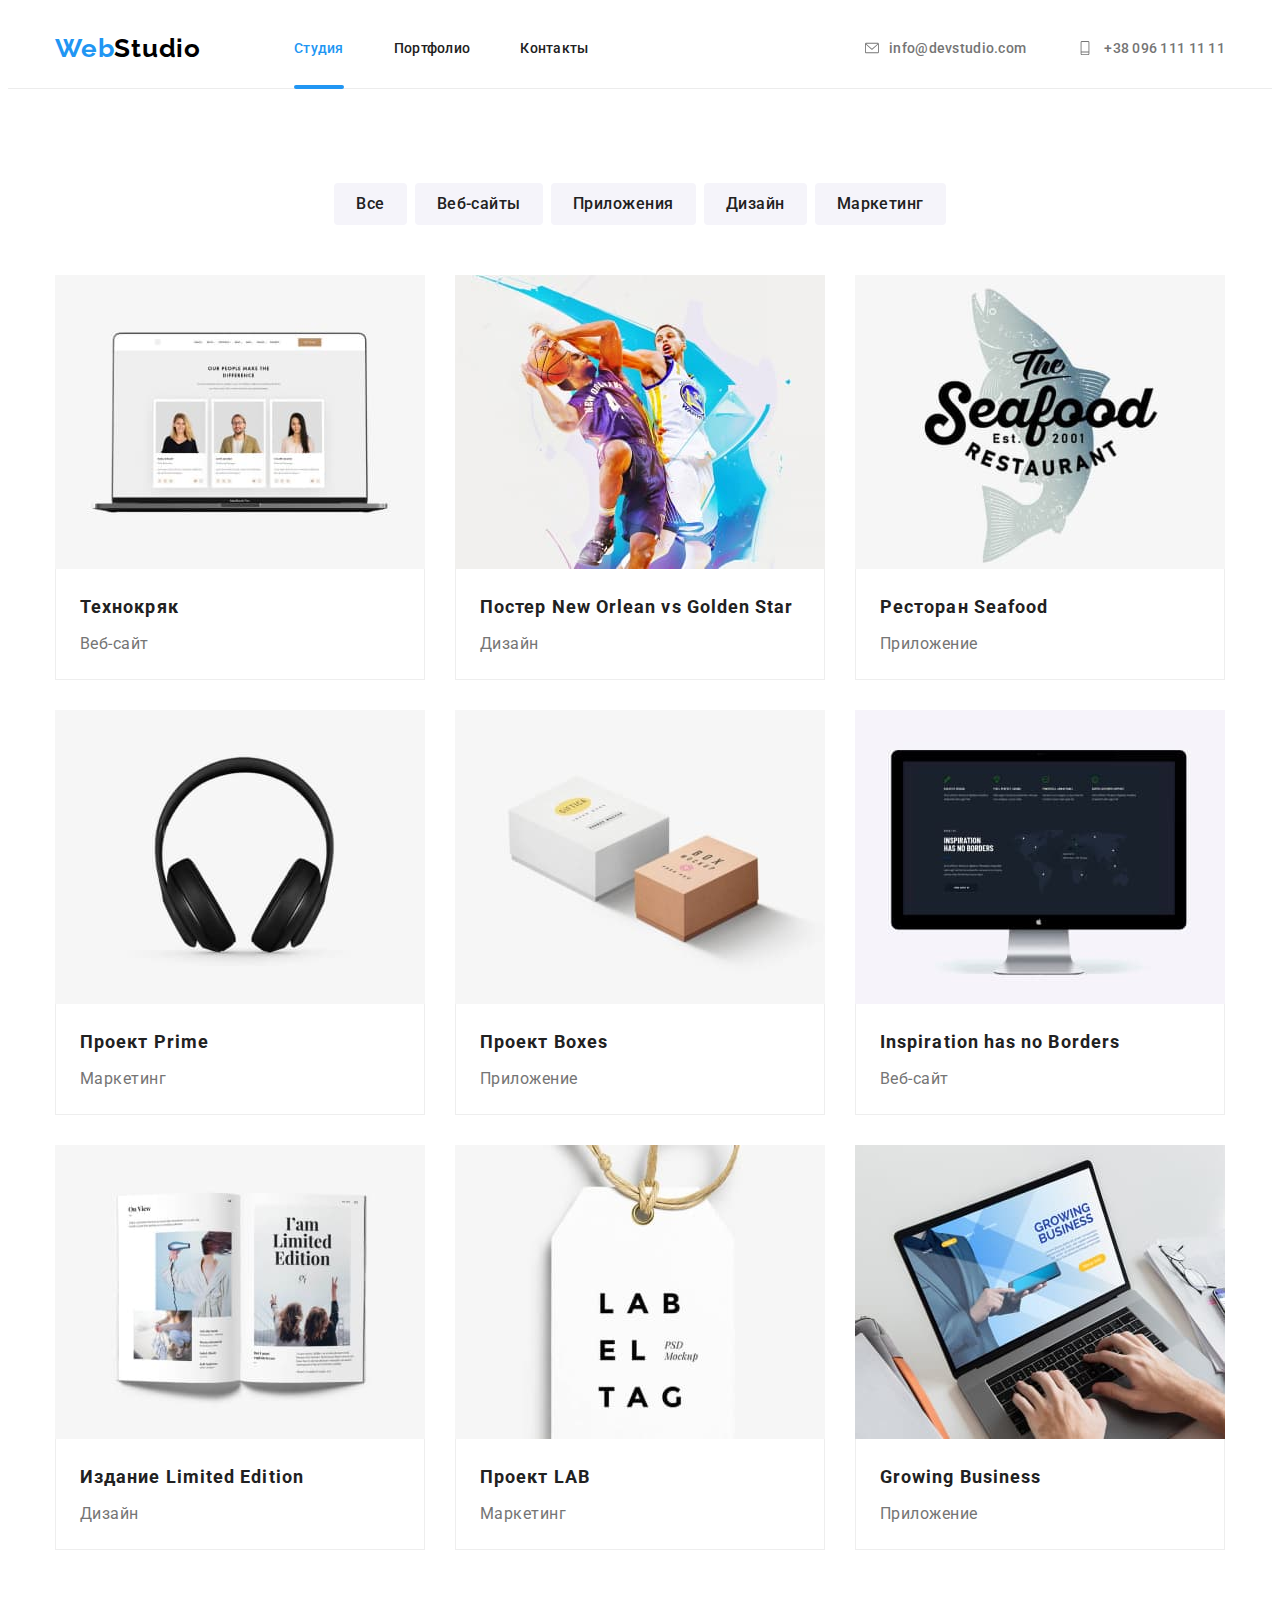
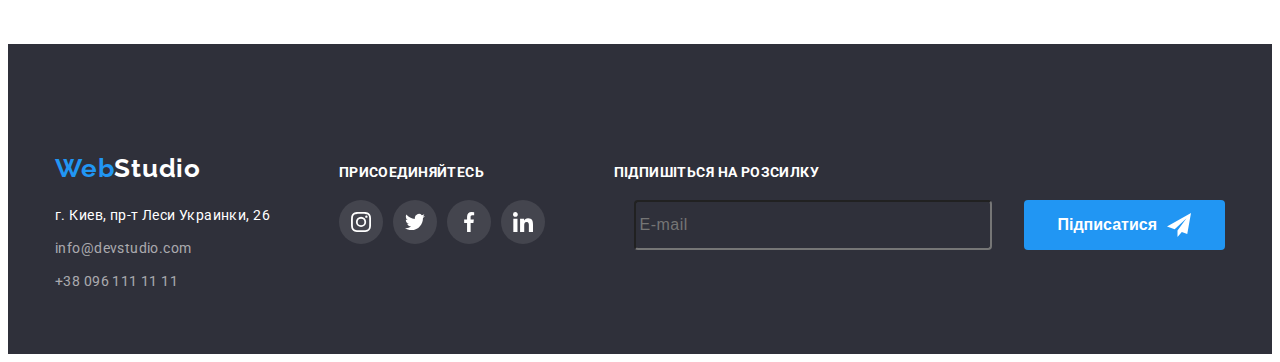
==== portfolio.html @ 00137217 "basketball" ====
<!DOCTYPE html>
<html lang="en">
  <head>
    <meta charset="UTF-8" />
    <meta http-equiv="X-UA-Compatible" content="IE=edge" />
    <meta name="viewport" content="width=device-width, initial-scale=1.0" />
    <title>Портфолио</title>
    <link rel="preconnect" href="https://fonts.googleapis.com" />
    <link rel="preconnect" href="https://fonts.gstatic.com" crossorigin />
    <link
      href="https://fonts.googleapis.com/css2?family=Raleway:wght@700&family=Roboto:wght@400;500;700;900&display=swap"
      rel="stylesheet"
    />
    <link rel="stylesheet" href="./css/modern-normalize.css" />
    <link rel="stylesheet" href="./css/main.min.css" />
  </head>
  <body>
    <header class="header">
      <div class="container navigation__container">
        <nav class="navigation header-logo">
          <a href="./index.html" class="logo link"
            ><span class="blue-logo">Web</span>Studio</a
          >
          <ul class="header-link list">
            <li class="header-item">
              <a
                href="./index.html"
                class="site-nav site-nav-link link current-axent-color current"
                >Студия</a
              >
            </li>
            <li class="header-item">
              <a href="./portfolio.html" class="site-nav site-nav-link link"
                >Портфолио</a
              >
            </li>
            <li class="header-item">
              <a href="" class="site-nav site-nav-link link">Контакты</a>
            </li>
          </ul>
        </nav>
        <ul class="header-link list connect">
          <li class="connect__mail link">
            <a href="mailto:info@devstudio.com" class="site-mailtel-link link">
              <svg class="contact-icon contact-icon-mail">
                <use href="./images/icons.svg#icon-envelope"></use>
              </svg>
              info@devstudio.com</a
            >
          </li>
          <li class="connect__tel link">
            <a href="tel:+380961111111" class="site-mailtel-link link">
              <svg class="contact-icon contact-icon-tel">
                <use href="./images/icons.svg#icon-smartphone"></use>
              </svg>
              +38 096 111 11 11</a
            >
          </li>
        </ul>
        <button class="menu-open" type="button">
          <svg class="" width="40" height="40">
            <use href="./images/icons.svg#icon-menu_40px"></use>
          </svg>
        </button>
      </div>
      <div class="mob-menu is-hidden">
        <div class="container">
          <button class="menu-close" type="button">
            <svg class="" width="40" height="40">
              <use href="./images/icons.svg#icon-close_40px"></use>
            </svg>
          </button>
          <div class="mob-menu__wrap">
            <nav class="mob-menu__navigation">
              <ul class="mob-menu__link list">
                <li class="mob-menu__item">
                  <a
                    href="./index.html"
                    class="mob-menu-link link current-axent-color"
                    >Студия</a
                  >
                </li>
                <li class="mob-menu__item">
                  <a href="./portfolio.html" class="mob-menu-link link"
                    >Портфолио</a
                  >
                </li>
                <li class="mob-menu__item">
                  <a href="" class="mob-menu-link link">Контакты</a>
                </li>
              </ul>
            </nav>
          </div>
          <div class="mob-menu__con">
            <div class="mobail-connect">
              <ul class="mob-connect list">
                <li class="mob-connect__tel link">
                  <a href="tel:+380961111111" class="mob-connect-link link">
                    +38 096 111 11 11</a
                  >
                </li>
                <li class="mob-connect__mail link">
                  <a
                    href="mailto:info@devstudio.com"
                    class="mob-connect-link link"
                  >
                    info@devstudio.com</a
                  >
                </li>
              </ul>
            </div>
            <div class="soc">
              <ul class="mob-soc list">
                <li class="mob-soc__link link">Instagram</li>
                <li class="mob-soc__link link">Twitter</li>
                <li class="mob-soc__link link">Facebook</li>
                <li class="mob-soc__link link">LinkedIn</li>
              </ul>
            </div>
          </div>
        </div>
      </div>
    </header>
    <main>
      <section class="hero-portfolio">
        <div class="container-portfolio container">
          <h1 class="visually-hidden">Портфолио</h1>
          <ul class="list btn-wrap">
            <li class="link">
              <button type="button" class="btn btn-link">Все</button>
            </li>
            <li class="link">
              <button type="button" class="btn btn-link">Веб-сайты</button>
            </li>
            <li class="link">
              <button type="button" class="btn btn-link">Приложения</button>
            </li>
            <li class="link">
              <button type="button" class="btn btn-link">Дизайн</button>
            </li>
            <li class="link">
              <button type="button" class="btn btn-link">Маркетинг</button>
            </li>
          </ul>
          <ul class="list portfolio-wrap">
            <li class="link portfolio__link">
              <a href="" class="link img-portfolio">
                <div class="img-portfolio-wrap">
                  <picture>
                    <source
                      srcset="./images/techno.jpg 1x, ./images/techno-2x.jpg 2x"
                      media="(min-width: 1200px)"
                    />
                    <source
                      srcset="
                        ./images/techno-tab.jpg    1x,
                        ./images/techno-tab-2x.jpg 2x
                      "
                      media="(min-width: 768px)"
                    />
                    <source
                      srcset="
                        ./images/techno-mob.jpg    1x,
                        ./images/techno-mob-2x.jpg 2x
                      "
                      media="(max-width: 767px)"
                    />
                    <img src="./images/techno-mob.jpg" alt="techno" width:
                    ="450" height: ="294" />
                  </picture>
                  <p class="portfolio-hover-text">
                    Ресурс предлагает комплексные предложения с разным уровнем
                    функционала и сервисов. Все это позволит посетителю получить
                    исчерпывающие сведения о компании или частном лице.
                  </p>
                </div>
                <div class="portfolio-div">
                  <h3 class="portfolio">Технокряк</h3>
                  <p class="portfolio-text">Веб-сайт</p>
                </div></a
              >
            </li>
            <li class="link portfolio__link">
              <a href="" class="link img-portfolio">
                <div class="img-portfolio-wrap">
                  <picture>
                    <source
                      srcset="
                        ./images/basketball.jpg    1x,
                        ./images/basketball-2x.jpg 2x
                      "
                      media="(min-width: 1200px)"
                    />
                    <source
                      srcset="
                        ./images/basketball-tab.jpg    1x,
                        ./images/basketball-tab-2x.jpg 2x
                      "
                      media="(min-width: 768px)"
                    />
                    <source
                      srcset="
                        ./images/basketball-mob.jpg    1x,
                        ./images/basketball-mob-2x.jpg 2x
                      "
                      media="(max-width: 767px)"
                    />
                    <img src="./images/techno-mob.jpg" alt="basketball" width:
                    ="450" height: ="294" />
                  </picture>
                  <p class="portfolio-hover-text">
                    Ресурс предлагает комплексные предложения с разным уровнем
                    функционала и сервисов. Все это позволит посетителю получить
                    исчерпывающие сведения о компании или частном лице.
                  </p>
                </div>
                <div class="portfolio-div">
                  <h3 class="portfolio">Постер New Orlean vs Golden Star</h3>
                  <p class="portfolio-text">Дизайн</p>
                </div></a
              >
            </li>
            <li class="link portfolio__link">
              <a href="" class="link img-portfolio">
                <div class="img-portfolio-wrap">
                  <img
                    src="./images/fish.jpg"
                    alt="Seafood"
                    width="370"
                    height="294"
                  />
                  <p class="portfolio-hover-text">
                    Ресурс предлагает комплексные предложения с разным уровнем
                    функционала и сервисов. Все это позволит посетителю получить
                    исчерпывающие сведения о компании или частном лице.
                  </p>
                </div>
                <div class="portfolio-div">
                  <h3 class="portfolio">Ресторан Seafood</h3>
                  <p class="portfolio-text">Приложение</p>
                </div></a
              >
            </li>
            <li class="link portfolio__link">
              <a href="" class="link img-portfolio">
                <div class="img-portfolio-wrap">
                  <img
                    src="./images/Prime.jpg"
                    alt="Prime"
                    width="370"
                    height="294"
                  />
                  <p class="portfolio-hover-text">
                    Ресурс предлагает комплексные предложения с разным уровнем
                    функционала и сервисов. Все это позволит посетителю получить
                    исчерпывающие сведения о компании или частном лице.
                  </p>
                </div>
                <div class="portfolio-div">
                  <h3 class="portfolio">Проект Prime</h3>
                  <p class="portfolio-text">Маркетинг</p>
                </div></a
              >
            </li>
            <li class="link portfolio__link">
              <a href="" class="link img-portfolio">
                <div class="img-portfolio-wrap">
                  <img
                    src="./images/boxes.jpg"
                    alt="Boxes"
                    width="370"
                    height="294"
                  />
                  <p class="portfolio-hover-text">
                    Ресурс предлагает комплексные предложения с разным уровнем
                    функционала и сервисов. Все это позволит посетителю получить
                    исчерпывающие сведения о компании или частном лице.
                  </p>
                </div>
                <div class="portfolio-div">
                  <h3 class="portfolio">Проект Boxes</h3>
                  <p class="portfolio-text">Приложение</p>
                </div></a
              >
            </li>
            <li class="link portfolio__link">
              <a href="" class="link img-portfolio">
                <div class="img-portfolio-wrap">
                  <img
                    src="./images/inspirationhasnoborders.jpg"
                    alt="inspirationhasnoborders"
                    width="370"
                    height="294"
                  />
                  <p class="portfolio-hover-text">
                    Ресурс предлагает комплексные предложения с разным уровнем
                    функционала и сервисов. Все это позволит посетителю получить
                    исчерпывающие сведения о компании или частном лице.
                  </p>
                </div>
                <div class="portfolio-div">
                  <h3 class="portfolio">Inspiration has no Borders</h3>
                  <p class="portfolio-text">Веб-сайт</p>
                </div></a
              >
            </li>
            <li class="link portfolio__link">
              <a href="" class="link img-portfolio">
                <div class="img-portfolio-wrap">
                  <img
                    src="./images/limitededition.jpg"
                    alt="limitededition"
                    width="370"
                    height="294"
                  />
                  <p class="portfolio-hover-text">
                    Ресурс предлагает комплексные предложения с разным уровнем
                    функционала и сервисов. Все это позволит посетителю получить
                    исчерпывающие сведения о компании или частном лице.
                  </p>
                </div>
                <div class="portfolio-div">
                  <h3 class="portfolio">Издание Limited Edition</h3>
                  <p class="portfolio-text">Дизайн</p>
                </div></a
              >
            </li>
            <li class="link portfolio__link">
              <a href="" class="link img-portfolio">
                <div class="img-portfolio-wrap">
                  <img
                    src="./images/lab.jpg"
                    alt="lab"
                    width="370"
                    height="294"
                  />
                  <p class="portfolio-hover-text">
                    Ресурс предлагает комплексные предложения с разным уровнем
                    функционала и сервисов. Все это позволит посетителю получить
                    исчерпывающие сведения о компании или частном лице.
                  </p>
                </div>
                <div class="portfolio-div">
                  <h3 class="portfolio">Проект LAB</h3>
                  <p class="portfolio-text">Маркетинг</p>
                </div></a
              >
            </li>
            <li class="link portfolio__link">
              <a href="" class="link img-portfolio">
                <div class="img-portfolio-wrap">
                  <img
                    src="./images/growingbusiness.jpg"
                    alt="growingbusiness"
                    width="370"
                    height="294"
                  />
                  <p class="portfolio-hover-text">
                    Ресурс предлагает комплексные предложения с разным уровнем
                    функционала и сервисов. Все это позволит посетителю получить
                    исчерпывающие сведения о компании или частном лице.
                  </p>
                </div>
                <div class="portfolio-div">
                  <h3 class="portfolio">Growing Business</h3>
                  <p class="portfolio-text">Приложение</p>
                </div></a
              >
            </li>
          </ul>
        </div>
      </section>
    </main>
    <footer class="footer">
      <div class="footer-conteiner container">
        <div class="footer-cont">
          <a href="./index.html" class="footer-logo link"
            ><span class="blue-logo">Web</span>Studio</a
          >
          <address class="addres">
            <ul class="addres-list-footer list">
              <li class="addres-footer link">
                <a
                  href="bhttps://goo.gl/maps/JYxQXRZU56P24PyBA"
                  target="_blank"
                  class="addres-link-adres link"
                  >г. Киев, пр-т Леси Украинки, 26</a
                >
              </li>
              <li class="addres-footer link">
                <a
                  href="mailto:info@devstudio.com"
                  class="addres-link-footer link"
                  >info@devstudio.com</a
                >
              </li>
              <li class="addres-footer link">
                <a href="tel:+380961111111" class="addres-link-footer link"
                  >+38 096 111 11 11</a
                >
              </li>
            </ul>
          </address>
        </div>
        <div class="footer-cont">
          <p class="footer-hed">присоединяйтесь</p>
          <ul class="footer-soc list">
            <li class="footer-soc-item">
              <a href="" class="footer-soc-link link">
                <svg class="footer-soc-icon" width="20" height="20">
                  <use href="./images/icons.svg#icon-instagram"></use>
                </svg>
              </a>
            </li>
            <li class="footer-soc-item">
              <a href="" class="footer-soc-link link">
                <svg class="footer-soc-icon" width="20" height="20">
                  <use href="./images/icons.svg#icon-twitter"></use>
                </svg>
              </a>
            </li>
            <li class="footer-soc-item">
              <a href="" class="footer-soc-link link">
                <svg class="footer-soc-icon" width="20" height="20">
                  <use href="./images/icons.svg#icon-facebook"></use>
                </svg>
              </a>
            </li>
            <li class="footer-soc-item">
              <a href="" class="footer-soc-link link">
                <svg class="footer-soc-icon" width="20" height="20">
                  <use href="./images/icons.svg#icon-linkedin"></use>
                </svg>
              </a>
            </li>
          </ul>
        </div>
        <div class="footer-cont">
          <p class="footer-label">Підпишіться на розсилку</p>
          <form action="#" class="footer-form">
            <div class="footer-field">
              <label for="user-email" class="email-label"></label>
              <input
                type="email"
                class="email-input"
                name="user-name"
                placeholder="E-mail"
                required
                title=""
                id="email-label"
              />
              <button type="submit" class="footer-btn">
                Підписатися
                <svg class="btn-svg" width="24" height="24">
                  <use href="./images/icons.svg#icon-icon-send"></use>
                </svg>
              </button>
            </div>
          </form>
        </div>
      </div>
    </footer>
    <script src="./js/menu.js"></script>
  </body>
</html>
---- css/main.min.css ----
:root{--first-title-color: #212121;--second-title-color: #757575;--axent-color: #2196f3;--first-btn-color: #212121;--second-btn-color: #ffffff;--background-color: #f5f4fa;--background: #2f303a;--title-color: #ffffff}*{box-sizing:border-box}p,h1,h2,h3,h4,h5,h6{margin:0}ul{margin:0;padding-left:0}a{color:currentColor}address{font-style:normal}button{cursor:pointer}img{display:block;max-width:100%;height:auto;width:100%}main{display:flex;flex-direction:column;align-items:center}body{font-family:"Roboto",sans-serif;color:var(--first-btn-color)}section{width:100vw}.link{text-decoration:none;color:var(--first-title-color)}.list{list-style:none}.section{padding-top:60px;padding-bottom:60px}@media screen and (min-width: 1200px){.section{padding-top:94px;padding-bottom:94px}}.no-scroll{overflow:hidden}.visually-hidden{position:absolute;white-space:nowrap;width:1px;height:1px;overflow:hidden;border:0;padding:0;clip:rect(0 0 0 0);clip-path:inset(50%);margin:-1px}.blue-logo{color:var(--axent-color)}.logo{font-family:"Raleway",sans-serif;font-weight:700;font-size:26px;line-height:1.19;letter-spacing:.03em;color:#000;margin-right:93px;padding-top:24px;padding-bottom:24px}.container{width:100%;margin-left:auto;margin-right:auto;padding-left:15px;padding-right:15px}@media screen and (min-width: 480px){.container{max-width:480px}}@media screen and (min-width: 768px){.container{max-width:768px}}@media screen and (min-width: 1200px){.container{max-width:1200px}}input{width:100%;max-width:358px;height:50px;font-family:"Roboto" sans-serif;font-style:normal;font-size:16px;line-height:1.25;display:flex;align-items:center;letter-spacing:.03em;border-radius:4px;padding:4px;background-color:#2f303a;color:rgba(255,255,255,.6)}@media screen and (min-width: 1200px){input{width:358px}}.hero__btn{font-family:inherit;font-weight:700;font-size:16px;line-height:1.875;text-align:center;min-width:200px;height:50px;border-radius:4px;border-color:rgba(0,0,0,0);padding:10px 32px;box-sizing:border-box;color:var(--title-color);background:var(--axent-color);box-shadow:0px 4px 4px 0px rgba(0,0,0,.25);transition:background-color 250ms cubic-bezier(0.4, 0, 0.2, 1)}.hero__btn:hover,.hero__btn:focus{background-color:#188ce8}.header{color:var(--title-color);border-bottom:1px solid #ececec}.header>.container{display:flex;align-items:center}.header-logo{display:flex;align-items:center}@media screen and (min-width: 768px){.navigation__container{justify-content:space-between}}.header-link{display:none}@media screen and (min-width: 768px){.header-link{display:flex}}@media screen and (min-width: 1200px){.header-link{display:flex}}.header-item:not(:last-child){margin-right:50px}.connect{display:none}@media screen and (min-width: 768px){.connect{display:block}}@media screen and (min-width: 1200px){.connect{margin-left:auto;display:flex;align-items:center;gap:50px}}.site-nav{font-weight:500;font-size:14px;line-height:1.1428571429;letter-spacing:.02em;display:block;padding-top:32px;padding-bottom:32px;color:var(--first-title-color);transition:color 250ms cubic-bezier(0.4, 0, 0.2, 1)}.site-nav:hover,.site-nav:focus{color:var(--axent-color)}.current-axent-color{color:var(--axent-color)}.site-mailtel-link{font-weight:500;letter-spacing:.02em;display:flex;align-items:center;color:var(--second-title-color);transition:color 250ms cubic-bezier(0.4, 0, 0.2, 1)}@media screen and (min-width: 768px){.site-mailtel-link{justify-content:start;font-size:12px;line-height:1.1666666667}.site-mailtel-link:not(:last-child){padding-top:21px;padding-bottom:10px}.site-mailtel-link:not(:first-child){padding-bottom:21px}}@media screen and (min-width: 1200px){.site-mailtel-link{padding-top:32px;padding-bottom:32px;font-size:14px;line-height:1.1428571429}}.site-mailtel-link:hover,.site-mailtel-link:focus{color:var(--axent-color)}.current{position:relative}.current::after{position:absolute;content:"";border-radius:2px;width:100%;height:4px;left:0;bottom:-1px;background-color:#2196f3}.contact-icon{fill:currentColor}@media screen and (min-width: 768px){.contact-icon{margin-right:8px}}@media screen and (min-width: 1200px){.contact-icon{margin-right:10px}}@media screen and (min-width: 768px){.contact-icon-mail{width:10px;height:14px}}@media screen and (min-width: 1200px){.contact-icon-mail{width:14px;height:16px}}@media screen and (min-width: 768px){.contact-icon-tel{width:14px;height:12px}}@media screen and (min-width: 1200px){.contact-icon-tel{width:18px;height:14px}}.menu-open{margin-left:auto;border:rgba(0,0,0,0);background-color:rgba(0,0,0,0);padding:0}@media screen and (min-width: 768px){.menu-open{display:none}}.mob-menu{position:fixed;width:100vw;height:100vh;background-color:#fff;top:0;z-index:22;padding-top:48px;padding-bottom:48px;padding-left:40px;transform:translate(-50%, -50%) scale(1);transition:transform 250ms cubic-bezier(0.4, 0, 0.2, 1)}.mob-menu>.container{display:flex;flex-direction:column;height:100%;justify-content:space-between;overflow:auto}.menu-close{position:absolute;right:15px;top:10px;width:40px;height:40px;border:rgba(0,0,0,0);background-color:rgba(0,0,0,0);padding:0;cursor:pointer}.menu-close:hover,.menu-close:focus{color:#2196f3}.mob-menu__link{font-weight:500;font-size:40px;line-height:calc 1.175;letter-spacing:.02em;color:#212121}.mob-menu__item:not(:last-child){margin-bottom:32px}.mob-connect__tel{font-weight:500;font-size:34px;line-height:1.1764705882;letter-spacing:.02em;color:--axent-color}.mob-connect__mail{font-weight:500;font-size:24px;line-height:1.1666666667;letter-spacing:.02em;color:#757575}.mob-soc{display:flex;margin-top:67px}.mob-soc__link{font-weight:500;font-size:18px;line-height:1.2222222222;letter-spacing:.02em;color:#2196f3;text-align:left}.mob-soc__link:not(:last-child){margin-bottom:20px;padding-right:5px;border-right:1px solid rgba(33,33,33,.2)}.mob-soc__link:not(:first-child){padding-left:5px}.hero{text-align:center;padding-top:118px;padding-bottom:118px;max-width:1600px;background:var(--background);background-image:linear-gradient(rgba(47, 48, 58, 0.4), rgba(47, 48, 58, 0.4)),url(../images/header.jpg);background-repeat:no-repeat;background-position:center;background-size:cover;box-shadow:0px 4px 4px 0px rgba(0,0,0,.25)}@media screen and (min-width: 1200px){.hero{padding-top:200px;padding-bottom:200px}}@media screen and (min-width: 480px){.hero{background-image:linear-gradient(rgba(47, 48, 58, 0.4), rgba(47, 48, 58, 0.4)),url(../images/header-mob.jpg)}}@media screen and (min-width: 480px)and (min-device-pixel-ratio: 2),screen and (min-width: 480px)and (-webkit-min-device-pixel-ratio: 2),screen and (min-width: 480px)and (min-resolution: 192dpi),screen and (min-width: 480px)and (min-resolution: 2dppx){.hero{background-image:linear-gradient(rgba(47, 48, 58, 0.4), rgba(47, 48, 58, 0.4)),url(../images/header-mob2x.jpg)}}@media screen and (min-width: 768px){.hero{background-image:linear-gradient(rgba(47, 48, 58, 0.4), rgba(47, 48, 58, 0.4)),url(../images/header-tab.jpg)}}@media screen and (min-width: 768px)and (min-device-pixel-ratio: 2),screen and (min-width: 768px)and (-webkit-min-device-pixel-ratio: 2),screen and (min-width: 768px)and (min-resolution: 192dpi),screen and (min-width: 768px)and (min-resolution: 2dppx){.hero{background-image:linear-gradient(rgba(47, 48, 58, 0.4), rgba(47, 48, 58, 0.4)),url(../images/header-tab2x.jpg)}}@media screen and (min-width: 1200px){.hero{background-image:linear-gradient(rgba(47, 48, 58, 0.4), rgba(47, 48, 58, 0.4)),url(../images/header.jpg)}}@media screen and (min-width: 1200px)and (min-device-pixel-ratio: 2),screen and (min-width: 1200px)and (-webkit-min-device-pixel-ratio: 2),screen and (min-width: 1200px)and (min-resolution: 192dpi),screen and (min-width: 1200px)and (min-resolution: 2dppx){.hero{background-image:linear-gradient(rgba(47, 48, 58, 0.4), rgba(47, 48, 58, 0.4)),url(../images/header2x.jpg)}}.hero__content{color:var(--title-color)}.hero__title{text-align:center;letter-spacing:.06em;margin:auto;margin-bottom:30px;font-weight:900;font-size:20px;line-height:1.9}@media screen and (min-width: 480px){.hero__title{font-weight:900;font-size:26px;line-height:1.6153846154}}@media screen and (min-width: 768px){.hero__title{font-weight:900;font-size:26px;line-height:1.6153846154;max-width:360px}}@media screen and (min-width: 1200px){.hero__title{font-weight:900;font-size:44px;line-height:1.3636363636;max-width:696px}}.afterhero__section{display:block}.afterhero__wrap{display:flex;flex-wrap:wrap;gap:30px}.afterhero__title{font-weight:700;font-size:14px;line-height:1.1428571429;letter-spacing:.03em;margin-bottom:10px;color:var(--first-title-color)}.afterhero__text{font-weight:400;font-size:14px;line-height:1.7142857143;letter-spacing:.03em;color:var(--second-title-color)}.afterhero__link{width:100%}@media screen and (min-width: 768px){.afterhero__link{width:calc((100% - 30px)/2)}}@media screen and (min-width: 1200px){.afterhero__link{width:calc((100% - 90px)/4)}}.afterhero__card{width:100%;height:120px;border-radius:4px;margin-bottom:30px;justify-content:center;align-items:center;background-color:#f5f4fa;display:flex}.about-us{display:none}@media screen and (min-width: 1200px){.about-us{display:block}}.about-us__title{font-weight:700;font-size:36px;text-align:center;line-height:1.1666666667;letter-spacing:.03em;margin-bottom:50px;color:var(--first-title-color)}.about-us__img{display:flex;justify-content:center;gap:30px}.about-us__wrap{position:relative}.about-us__txt{font-weight:700;font-size:14px;line-height:1.1428571429;text-align:center;letter-spacing:.03em;color:var(--title-color);background-color:rgba(47,48,58,.8);position:absolute;width:100%;height:70px;bottom:0;left:0;display:flex;align-items:center;justify-content:center}.team{display:block;color:var(--first-title-color);background-color:var(--background-color)}.team__header{font-weight:700;font-size:36px;text-align:center;line-height:1.1666666667;letter-spacing:.03em;margin-bottom:50px}.team__wrap{display:flex;flex-wrap:wrap;gap:30px}.team__item{background-color:#fff;width:100%;transition:background-color 250ms cubic-bezier(0.4, 0, 0.2, 1)}@media screen and (min-width: 768px){.team__item{width:calc((100% - 30px)/2)}}@media screen and (min-width: 1200px){.team__item{width:calc((100% - 90px)/4)}}.team__item:hover,.team__item:focus{background-color:#2196f3}.team__container{padding-top:30px;padding-bottom:30px;padding-left:32px;padding-right:32px;box-shadow:0px 1px 3px rgba(0,0,0,.12),0px 1px 1px rgba(0,0,0,.14),0px 2px 1px rgba(0,0,0,.2)}.team__name{font-weight:500;font-size:16px;line-height:1.1875;letter-spacing:.03em;margin-bottom:10px;text-align:center;color:var(--first-title-color)}.team__text{font-weight:400;font-size:16px;line-height:1.19;letter-spacing:.03em;margin-bottom:16px;color:var(--second-title-color);text-align:center}.team__soc{display:flex;justify-content:center;gap:10px}.team__link{width:44px;height:44px;border-radius:50%;display:flex;align-items:center;justify-content:center}.team__icon{fill:#afb1b8;transition:fill 250ms cubic-bezier(0.4, 0, 0.2, 1)}.team__link:hover .team__icon,.team__link:focus .team__icon{fill:#fff}.team__link:hover .team__icon,.team__link:focus .team__icon{fill:#fff}.client{display:block}.client__header{font-weight:700;font-size:36px;text-align:center;line-height:1.1666666667;letter-spacing:.03em;margin-bottom:50px;color:var(--first-title-color)}.client__logo{display:flex;flex-wrap:wrap;gap:30px}.client__icon{display:flex;justify-content:center}.icon__logo{fill:#afb1b8}.client__link:hover .icon__logo,.client__link:focus .icon__logo{fill:#2196f3}.client__link{border:1px solid #afb1b8;border-radius:4px;cursor:pointer;display:flex;align-items:center;justify-content:center;height:92px;width:calc((100% - 30px)/2);transition:fill 250ms cubic-bezier(0.4, 0, 0.2, 1),border-color 250ms cubic-bezier(0.4, 0, 0.2, 1)}@media screen and (min-width: 768px){.client__link{width:calc((100% - 90px)/3)}}@media screen and (min-width: 1200px){.client__link{width:calc((100% - 180px)/6)}}.client__link:hover,.client__link:focus{border-color:#2196f3}.footer{padding-top:60px;padding-bottom:60px;background:var(--background)}.footer-logo{font-family:"Raleway",sans-serif;font-weight:700;font-size:26px;line-height:1.1923076923;letter-spacing:.03em;color:var(--title-color)}.addres{margin-top:20px}.addres-link-adres{font-style:normal;font-size:14px;line-height:1.71;letter-spacing:.03em;color:var(--title-color)}.addres-link-adres:hover,.addres-link-adres:focus{color:var(--axent-color)}.addres-link-footer{font-style:normal;font-size:14px;line-height:1.71;letter-spacing:.03em;color:rgba(255,255,255,.6);transition:color 250ms cubic-bezier(0.4, 0, 0.2, 1)}.addres-link-footer:hover,.addres-link-footer:focus{color:var(--axent-color)}.addres-footer:not(:last-child){margin-bottom:9px}@media screen and (min-width: 480px){.footer-conteiner{display:block;justify-content:center}}@media screen and (min-width: 768px){.footer-conteiner{display:flex;align-items:baseline;flex-wrap:wrap}}@media screen and (min-width: 1200px){.footer-conteiner{display:flex;align-items:baseline}}.footer-cont:not(:first-child){margin-top:60px}.footer-cont:not(:last-child){margin-right:auto;text-align:center}@media screen and (min-width: 1200px){.footer-cont:not(:last-child){text-align:left}}@media screen and (min-width: 768px){.footer-cont:last-child{margin-top:60px}}.footer-hed{font-weight:700;font-size:14px;line-height:1.1428571429;letter-spacing:.03em;text-transform:uppercase;color:var(--title-color);margin-bottom:20px}.footer-soc{display:flex;justify-content:center;gap:10px}.footer-soc-link{width:44px;height:44px;border-radius:50%;background-color:rgba(255,255,255,.1);display:flex;align-items:center;justify-content:center;transition:background-color 250ms cubic-bezier(0.4, 0, 0.2, 1)}.footer-soc-link:hover,.footer-soc-link:focus{background-color:#2196f3}.footer-soc-icon{fill:#fff}.footer-soc-link:hover .footer-soc-icon,.footer-soc-link:focus .footer-soc-icon{fill:#fff}.footer-form{display:flex}.footer-field{display:flex;flex-wrap:wrap;justify-content:center;gap:20px}.footer-btn{display:flex;align-items:center;justify-content:center;font-weight:700;font-size:16px;line-height:1.875;text-align:center;min-width:200px;height:50px;border-radius:4px;border-color:rgba(0,0,0,0);padding:10px 32px;box-sizing:border-box;color:var(--title-color);background:var(--axent-color);margin-left:12px;transition:background-color 250ms cubic-bezier(0.4, 0, 0.2, 1),box-shadow 250ms cubic-bezier(0.4, 0, 0.2, 1)}.footer-btn:hover,.footer-btn:focus{background-color:#188ce8;box-shadow:0px 4px 4px 0px rgba(0,0,0,.25)}.btn-svg{fill:currentColor;margin-left:10px}.footer-label{font-weight:700;font-size:14px;line-height:1.1428571429;letter-spacing:.03em;text-transform:uppercase;color:var(--title-color);margin-bottom:20px;text-align:center}@media screen and (min-width: 1200px){.footer-label{text-align:left}}.backdrop{position:fixed;top:0;width:100%;height:100%;border-color:rgba(0,0,0,.2);transition:opacity 250ms cubic-bezier(0.4, 0, 0.2, 1),visibility 250ms cubic-bezier(0.4, 0, 0.2, 1)}.modal{width:450px;height:609px;background-color:#fff;box-shadow:0px 1px 3px rgba(0,0,0,.12),0px 1px 1px rgba(0,0,0,.14),0px 2px 1px rgba(0,0,0,.2);border-radius:4px;position:absolute;overflow-y:auto;top:50%;left:50%;padding:40px;transform:translate(-50%, -50%) scale(1);transition:transform 250ms cubic-bezier(0.4, 0, 0.2, 1)}@media screen and (min-width: 1200px){.modal{width:528px;height:581px}}.backdrop .is-hidden .modal{transform:translate(-50%, -50%) scale(0)}.modal-close{position:absolute;right:8px;top:8px;width:30px;height:30px;background-color:#fff;border:1px rgba(0,0,0,.1);border-radius:50%}.modal-close:hover,.modal-close:focus{background-color:currentColor;border:1px rgba(0,0,0,.1)}.is-hidden{opacity:0;visibility:hidden;pointer-events:none}.modal-title{display:flex;justify-content:center;font-weight:700;font-size:20px;line-height:1.5;text-align:center;letter-spacing:.03em;color:#212121;margin-bottom:12px}@media screen and (min-width: 1200px){.modal-title{line-height:1.15;margin-bottom:15px}}.modal-input{width:100%;height:40px;background-color:#fff;border:1px solid rgba(33,33,33,.2);border-radius:4px;padding-left:30px;outline:rgba(0,0,0,0);transition:border 250ms cubic-bezier(0.4, 0, 0.2, 1),box-shadow 250ms cubic-bezier(0.4, 0, 0.2, 1)}.modal-input::placeholder{color:#757575}.modal-input:hover,.modal-input:focus{border:1px solid #188ce8;background:#fff;box-shadow:0px 1px 3px rgba(0,0,0,.12),0px 1px 1px rgba(0,0,0,.14),0px 2px 1px rgba(0,0,0,.2)}.input-wrap{position:relative;gap:30px}.modal-icon{position:absolute;left:8px;top:50%;transform:translateY(-50%);transition:fill 250ms cubic-bezier(0.4, 0, 0.2, 1)}.modal-input:focus+.modal-icon{fill:#188ce8}.modal-label{font-size:12px;line-height:1.1666666667;letter-spacing:.01em;display:block;color:#757575;margin-bottom:4px}.modal-txt{height:120px;width:100%;border:1px solid rgba(33,33,33,.2);border-radius:4px;resize:none;font-family:"Roboto",sans-serif;font-weight:400;font-size:12px;line-height:14px;letter-spacing:.01em;padding:10px;color:rgba(117,117,117,.5)}.check-txt{font-family:"Roboto",sans-serif;font-weight:400;font-size:12px;line-height:1.1666666667;letter-spacing:.03em;color:#757575;display:flex;align-items:center}@media screen and (min-width: 1200px){.check-txt{font-size:14px;line-height:1.71}}.check-txt span{width:16px;height:15px;border:2px solid #212121;border-radius:2px;margin-right:10px;display:flex;align-items:center;justify-content:center}.modal-check:focus+.check-txt span{border-color:#2196f3}.modal-check:checked+.check-txt span{background-color:#2196f3;border:none}.modal-check:focus+.check-txt span{border-color:#2196f3}.check-icon{fill:rgba(0,0,0,0)}.modal-check:checked+.check-txt .check-icon{fill:#fff}.treaty{display:flex;justify-content:center;font-weight:400;font-size:12px;line-height:1.1666666667;letter-spacing:.03em;color:var(--axent-color);padding-left:5px}@media screen and (min-width: 1200px){.treaty{font-size:14px;line-height:1.71}}.check-treaty{display:flex;justify-content:center}.modal-field:not(:last-child){margin-bottom:10px}.modal-field:last-child{margin-bottom:20px}.modal-btn{font-weight:700;font-size:16px;line-height:1.875;text-align:center;min-width:200px;height:50px;border-radius:4px;border-color:rgba(0,0,0,0);padding:10px 32px;box-sizing:border-box;display:flex;justify-content:center;color:var(--title-color);background:var(--axent-color);transition:background-color 250ms cubic-bezier(0.4, 0, 0.2, 1),box-shadow 250ms cubic-bezier(0.4, 0, 0.2, 1)}.modal-btn:hover,.modal-btn:focus{background-color:#188ce8;box-shadow:0px 4px 4px 0px rgba(0,0,0,.25)}.btn-form{margin-top:30px;display:flex;justify-content:center;text-align:center}.hero-portfolio{padding-top:60px;padding-bottom:60px}@media screen and (min-width: 1200px){.hero-portfolio{padding-top:94px;padding-bottom:94px}}.btn{font-family:"Roboto";font-style:normal;font-weight:500;cursor:pointer;font-size:16px;line-height:1.62;text-align:center;letter-spacing:.03em;border-radius:4px;padding-top:6px;padding-bottom:6px;padding-left:20px;padding-right:20px;color:var(--first-btn-color);background-color:var(--background-color);border-color:rgba(0,0,0,0);transition:color 250ms cubic-bezier(0.4, 0, 0.2, 1),background-color 250ms cubic-bezier(0.4, 0, 0.2, 1),box-shadow 250ms cubic-bezier(0.4, 0, 0.2, 1)}.btn-link:hover,.btn-link:focus{color:var(--second-btn-color);background-color:var(--axent-color);box-shadow:0px 4px 4px 0px rgba(0,0,0,.25)}.btn-wrap{display:flex;flex-wrap:wrap;margin-bottom:50px;gap:8px}@media screen and (min-width: 768px){.btn-wrap{justify-content:center}}@media screen and (min-width: 1200px){.btn-wrap{justify-content:center}}.portfolio-div{padding:20px 24px;border:1px solid #eee;border-top:0}.portfolio-wrap{display:flex;flex-wrap:wrap;gap:30px}@media screen and (min-width: 480px){.portfolio-wrap{justify-content:center}}@media screen and (min-width: 768px){.portfolio-wrap{justify-content:start}}@media screen and (min-width: 768px){.portfolio__link{width:calc((100% - 30px)/2)}}@media screen and (min-width: 1200px){.portfolio__link{width:calc((100% - 60px)/3)}}.portfolio{font-weight:700;font-size:18px;line-height:2;letter-spacing:.06em;text-align:left;margin-bottom:4px;color:var(--first-title-color)}.img-portfolio{display:block;transition:box-shadow 250ms cubic-bezier(0.4, 0, 0.2, 1)}.img-portfolio:hover,.img-portfolio:focus{box-shadow:0px 4px 4px 0px rgba(0,0,0,.25)}.img-portfolio-wrap{position:relative;overflow:hidden}.portfolio-hover-text{position:absolute;top:0;left:0;letter-spacing:.03em;font-size:18px;line-height:1.56;height:100%;color:#fff;background-color:rgba(33,150,243,.9);padding-left:24px;padding-right:24px;padding-top:63px;padding-bottom:63px;transform:translateY(101%);transition:transform 250ms cubic-bezier(0.4, 0, 0.2, 1);overflow:auto}.img-portfolio:hover .portfolio-hover-text,.img-portfolio:focus .portfolio-hover-text{transform:translateY(0%)}.portfolio-text{font-size:16px;line-height:1.88;letter-spacing:.03em;color:var(--second-title-color)}/*# sourceMappingURL=main.min.css.map */
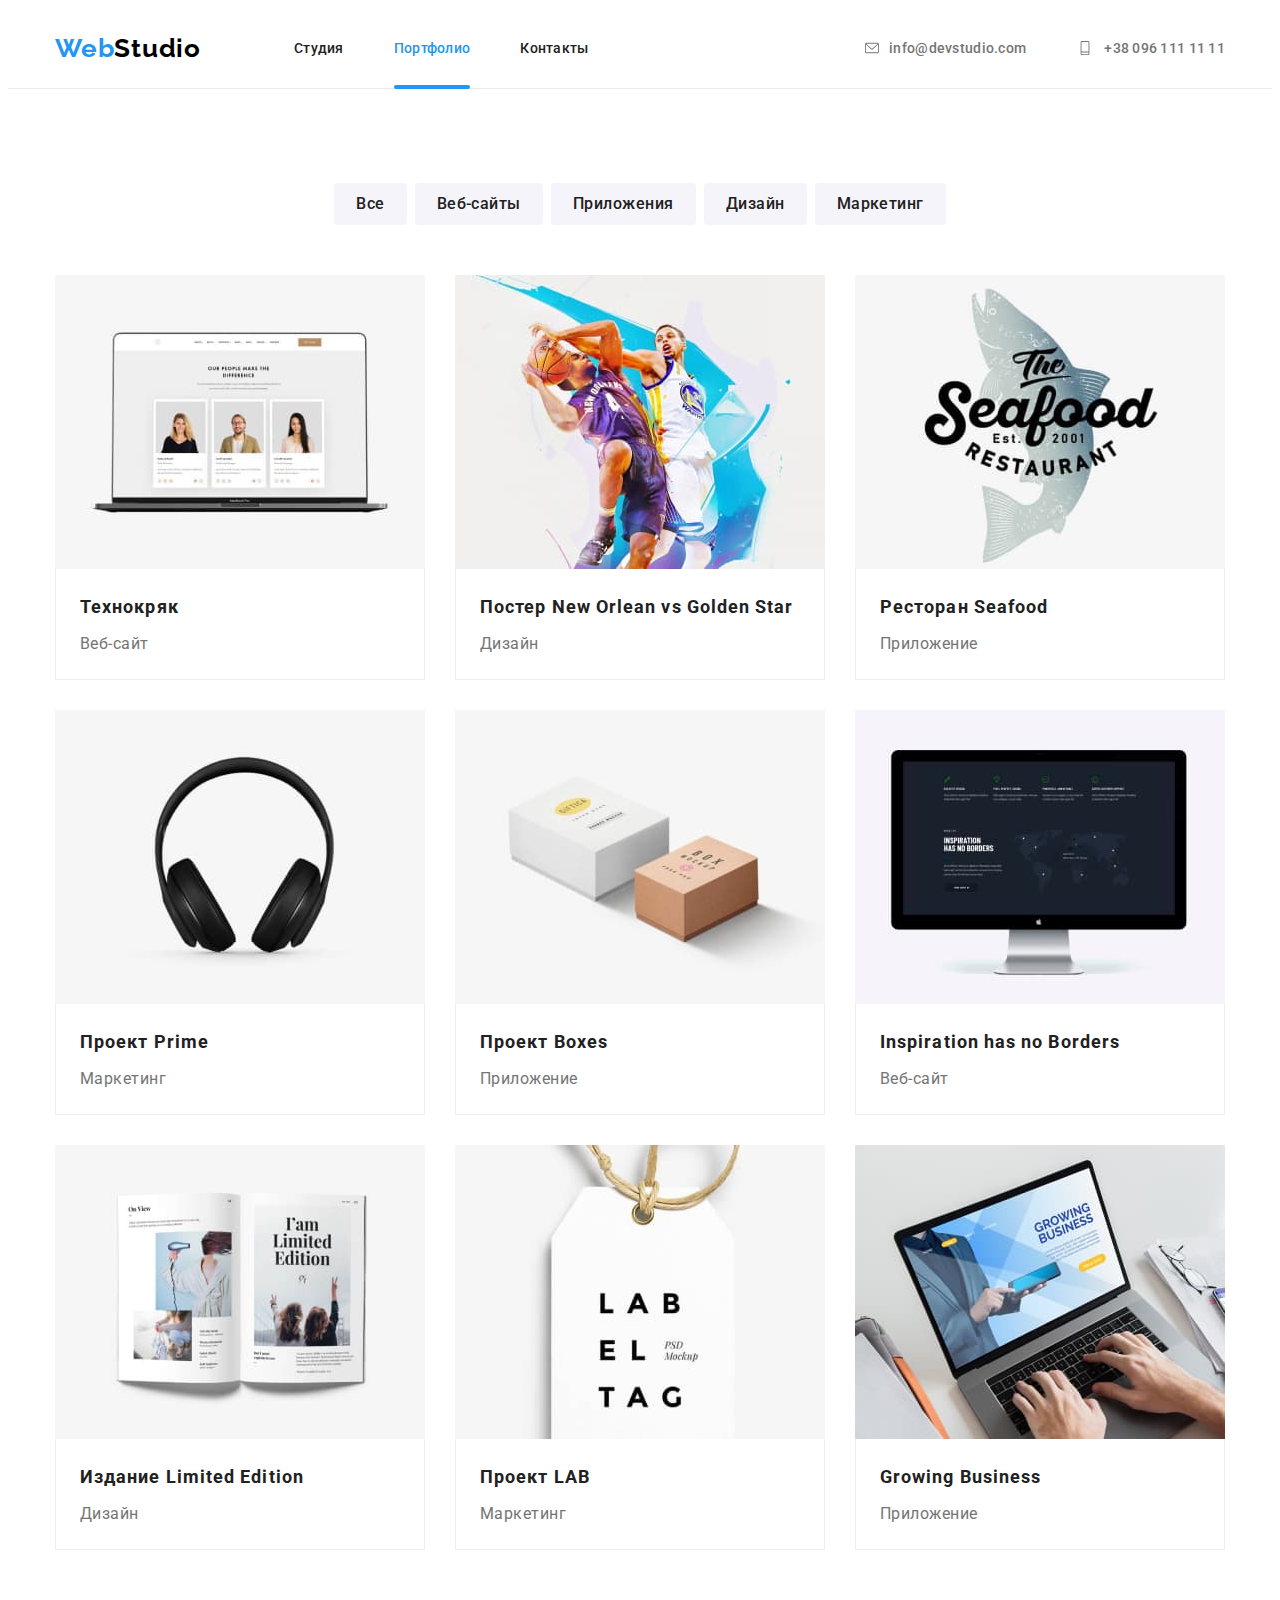
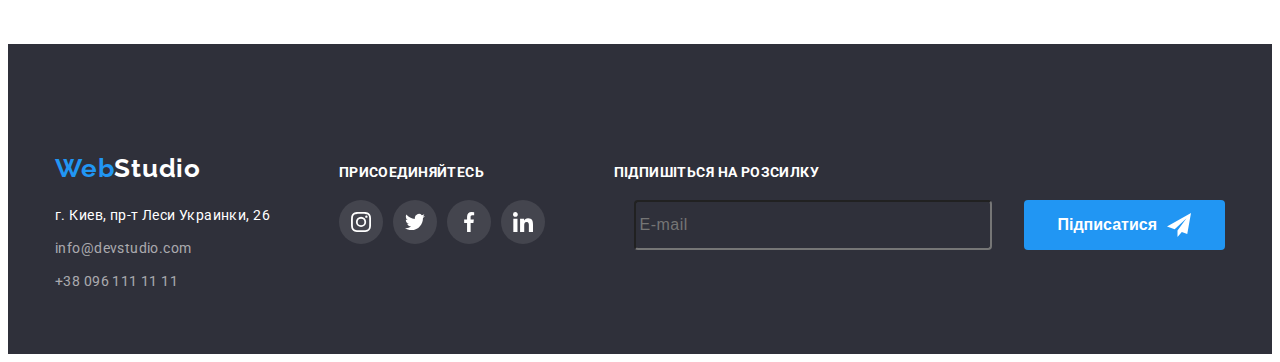
==== commit ed8fdb30: "current-axent-color" ====
--- a/portfolio.html
+++ b/portfolio.html
@@ -23,14 +23,14 @@
           >
           <ul class="header-link list">
             <li class="header-item">
+              <a href="./index.html" class="site-nav site-nav-link link"
+                >Студия</a
+              >
+            </li>
+            <li class="header-item">
               <a
-                href="./index.html"
+                href="./portfolio.html"
                 class="site-nav site-nav-link link current-axent-color current"
-                >Студия</a
-              >
-            </li>
-            <li class="header-item">
-              <a href="./portfolio.html" class="site-nav site-nav-link link"
                 >Портфолио</a
               >
             </li>
@@ -74,14 +74,12 @@
             <nav class="mob-menu__navigation">
               <ul class="mob-menu__link list">
                 <li class="mob-menu__item">
-                  <a
-                    href="./index.html"
-                    class="mob-menu-link link current-axent-color"
-                    >Студия</a
-                  >
+                  <a href="./index.html" class="mob-menu-link link">Студия</a>
                 </li>
                 <li class="mob-menu__item">
-                  <a href="./portfolio.html" class="mob-menu-link link"
+                  <a
+                    href="./portfolio.html"
+                    class="mob-menu-link link current-axent-color"
                     >Портфолио</a
                   >
                 </li>
@@ -205,8 +203,8 @@
                       "
                       media="(max-width: 767px)"
                     />
-                    <img src="./images/techno-mob.jpg" alt="basketball" width:
-                    ="450" height: ="294" />
+                    <img src="./images/basketball-mob.jpg" alt="basketball"
+                    width: ="450" height: ="294" />
                   </picture>
                   <p class="portfolio-hover-text">
                     Ресурс предлагает комплексные предложения с разным уровнем
@@ -223,12 +221,28 @@
             <li class="link portfolio__link">
               <a href="" class="link img-portfolio">
                 <div class="img-portfolio-wrap">
-                  <img
-                    src="./images/fish.jpg"
-                    alt="Seafood"
-                    width="370"
-                    height="294"
-                  />
+                  <picture>
+                    <source
+                      srcset="./images/fish.jpg 1x, ./images/fish-2x.jpg 2x"
+                      media="(min-width: 1200px)"
+                    />
+                    <source
+                      srcset="
+                        ./images/fish-tab.jpg    1x,
+                        ./images/fish-tab-2x.jpg 2x
+                      "
+                      media="(min-width: 768px)"
+                    />
+                    <source
+                      srcset="
+                        ./images/fish-mob.jpg    1x,
+                        ./images/fish-mob-2x.jpg 2x
+                      "
+                      media="(max-width: 767px)"
+                    />
+                    <img src="./images/fish-mob.jpg" alt="Seafood" width: ="450"
+                    height: ="294" />
+                  </picture>
                   <p class="portfolio-hover-text">
                     Ресурс предлагает комплексные предложения с разным уровнем
                     функционала и сервисов. Все это позволит посетителю получить
@@ -244,12 +258,28 @@
             <li class="link portfolio__link">
               <a href="" class="link img-portfolio">
                 <div class="img-portfolio-wrap">
-                  <img
-                    src="./images/Prime.jpg"
-                    alt="Prime"
-                    width="370"
-                    height="294"
-                  />
+                  <picture>
+                    <source
+                      srcset="./images/Prime.jpg 1x, ./images/Prime-2x.jpg 2x"
+                      media="(min-width: 1200px)"
+                    />
+                    <source
+                      srcset="
+                        ./images/Prime-tab.jpg    1x,
+                        ./images/Prime-tab-2x.jpg 2x
+                      "
+                      media="(min-width: 768px)"
+                    />
+                    <source
+                      srcset="
+                        ./images/Prime-mob.jpg    1x,
+                        ./images/Prime-mob-2x.jpg 2x
+                      "
+                      media="(max-width: 767px)"
+                    />
+                    <img src="./images/Prime-mob.jpg" alt="Prime" width: ="450"
+                    height: ="294" />
+                  </picture>
                   <p class="portfolio-hover-text">
                     Ресурс предлагает комплексные предложения с разным уровнем
                     функционала и сервисов. Все это позволит посетителю получить
@@ -265,12 +295,28 @@
             <li class="link portfolio__link">
               <a href="" class="link img-portfolio">
                 <div class="img-portfolio-wrap">
-                  <img
-                    src="./images/boxes.jpg"
-                    alt="Boxes"
-                    width="370"
-                    height="294"
-                  />
+                  <picture>
+                    <source
+                      srcset="./images/boxes.jpg 1x, ./images/boxes-2x.jpg 2x"
+                      media="(min-width: 1200px)"
+                    />
+                    <source
+                      srcset="
+                        ./images/boxes-tab.jpg    1x,
+                        ./images/boxes-tab-2x.jpg 2x
+                      "
+                      media="(min-width: 768px)"
+                    />
+                    <source
+                      srcset="
+                        ./images/boxes-mob.jpg    1x,
+                        ./images/boxes-mob-2x.jpg 2x
+                      "
+                      media="(max-width: 767px)"
+                    />
+                    <img src="./images/boxes-mob.jpg" alt="Boxes" width: ="450"
+                    height: ="294" />
+                  </picture>
                   <p class="portfolio-hover-text">
                     Ресурс предлагает комплексные предложения с разным уровнем
                     функционала и сервисов. Все это позволит посетителю получить
@@ -286,12 +332,32 @@
             <li class="link portfolio__link">
               <a href="" class="link img-portfolio">
                 <div class="img-portfolio-wrap">
-                  <img
-                    src="./images/inspirationhasnoborders.jpg"
-                    alt="inspirationhasnoborders"
-                    width="370"
-                    height="294"
-                  />
+                  <picture>
+                    <source
+                      srcset="
+                        ./images/inspirationhasnoborders.jpg    1x,
+                        ./images/inspirationhasnoborders-2x.jpg 2x
+                      "
+                      media="(min-width: 1200px)"
+                    />
+                    <source
+                      srcset="
+                        ./images/inspirationhasnoborders-tab.jpg    1x,
+                        ./images/inspirationhasnoborders-tab-2x.jpg 2x
+                      "
+                      media="(min-width: 768px)"
+                    />
+                    <source
+                      srcset="
+                        ./images/inspirationhasnoborders-mob.jpg    1x,
+                        ./images/inspirationhasnoborders-mob-2x.jpg 2x
+                      "
+                      media="(max-width: 767px)"
+                    />
+                    <img src="./images/inspirationhasnoborders-mob.jpg"
+                    alt="inspirationhasnoborders" width: ="450" height: ="294"
+                    />
+                  </picture>
                   <p class="portfolio-hover-text">
                     Ресурс предлагает комплексные предложения с разным уровнем
                     функционала и сервисов. Все это позволит посетителю получить
@@ -307,12 +373,31 @@
             <li class="link portfolio__link">
               <a href="" class="link img-portfolio">
                 <div class="img-portfolio-wrap">
-                  <img
-                    src="./images/limitededition.jpg"
-                    alt="limitededition"
-                    width="370"
-                    height="294"
-                  />
+                  <picture>
+                    <source
+                      srcset="
+                        ./images/limitededition.jpg    1x,
+                        ./images/limitededition-2x.jpg 2x
+                      "
+                      media="(min-width: 1200px)"
+                    />
+                    <source
+                      srcset="
+                        ./images/limitededition-tab.jpg    1x,
+                        ./images/limitededition-tab-2x.jpg 2x
+                      "
+                      media="(min-width: 768px)"
+                    />
+                    <source
+                      srcset="
+                        ./images/limitededition-mob.jpg    1x,
+                        ./images/limitededition-mob-2x.jpg 2x
+                      "
+                      media="(max-width: 767px)"
+                    />
+                    <img src="./images/limitededition-mob.jpg"
+                    alt="limitededition" width: ="450" height: ="294" />
+                  </picture>
                   <p class="portfolio-hover-text">
                     Ресурс предлагает комплексные предложения с разным уровнем
                     функционала и сервисов. Все это позволит посетителю получить
@@ -328,12 +413,28 @@
             <li class="link portfolio__link">
               <a href="" class="link img-portfolio">
                 <div class="img-portfolio-wrap">
-                  <img
-                    src="./images/lab.jpg"
-                    alt="lab"
-                    width="370"
-                    height="294"
-                  />
+                  <picture>
+                    <source
+                      srcset="./images/lab.jpg 1x, ./images/lab-2x.jpg 2x"
+                      media="(min-width: 1200px)"
+                    />
+                    <source
+                      srcset="
+                        ./images/lab-tab.jpg    1x,
+                        ./images/lab-tab-2x.jpg 2x
+                      "
+                      media="(min-width: 768px)"
+                    />
+                    <source
+                      srcset="
+                        ./images/lab-mob.jpg    1x,
+                        ./images/lab-mob-2x.jpg 2x
+                      "
+                      media="(max-width: 767px)"
+                    />
+                    <img src="./images/lab-mob.jpg" alt="lab" width: ="450"
+                    height: ="294" />
+                  </picture>
                   <p class="portfolio-hover-text">
                     Ресурс предлагает комплексные предложения с разным уровнем
                     функционала и сервисов. Все это позволит посетителю получить
@@ -349,12 +450,31 @@
             <li class="link portfolio__link">
               <a href="" class="link img-portfolio">
                 <div class="img-portfolio-wrap">
-                  <img
-                    src="./images/growingbusiness.jpg"
-                    alt="growingbusiness"
-                    width="370"
-                    height="294"
-                  />
+                  <picture>
+                    <source
+                      srcset="
+                        ./images/growingbusiness.jpg    1x,
+                        ./images/growingbusiness-2x.jpg 2x
+                      "
+                      media="(min-width: 1200px)"
+                    />
+                    <source
+                      srcset="
+                        ./images/growingbusiness-tab.jpg    1x,
+                        ./images/growingbusiness-tab-2x.jpg 2x
+                      "
+                      media="(min-width: 768px)"
+                    />
+                    <source
+                      srcset="
+                        ./images/growingbusiness-mob.jpg    1x,
+                        ./images/growingbusiness-mob-2x.jpg 2x
+                      "
+                      media="(max-width: 767px)"
+                    />
+                    <img src="./images/growingbusiness-mob.jpg"
+                    alt="growingbusiness" width: ="450" height: ="294" />
+                  </picture>
                   <p class="portfolio-hover-text">
                     Ресурс предлагает комплексные предложения с разным уровнем
                     функционала и сервисов. Все это позволит посетителю получить
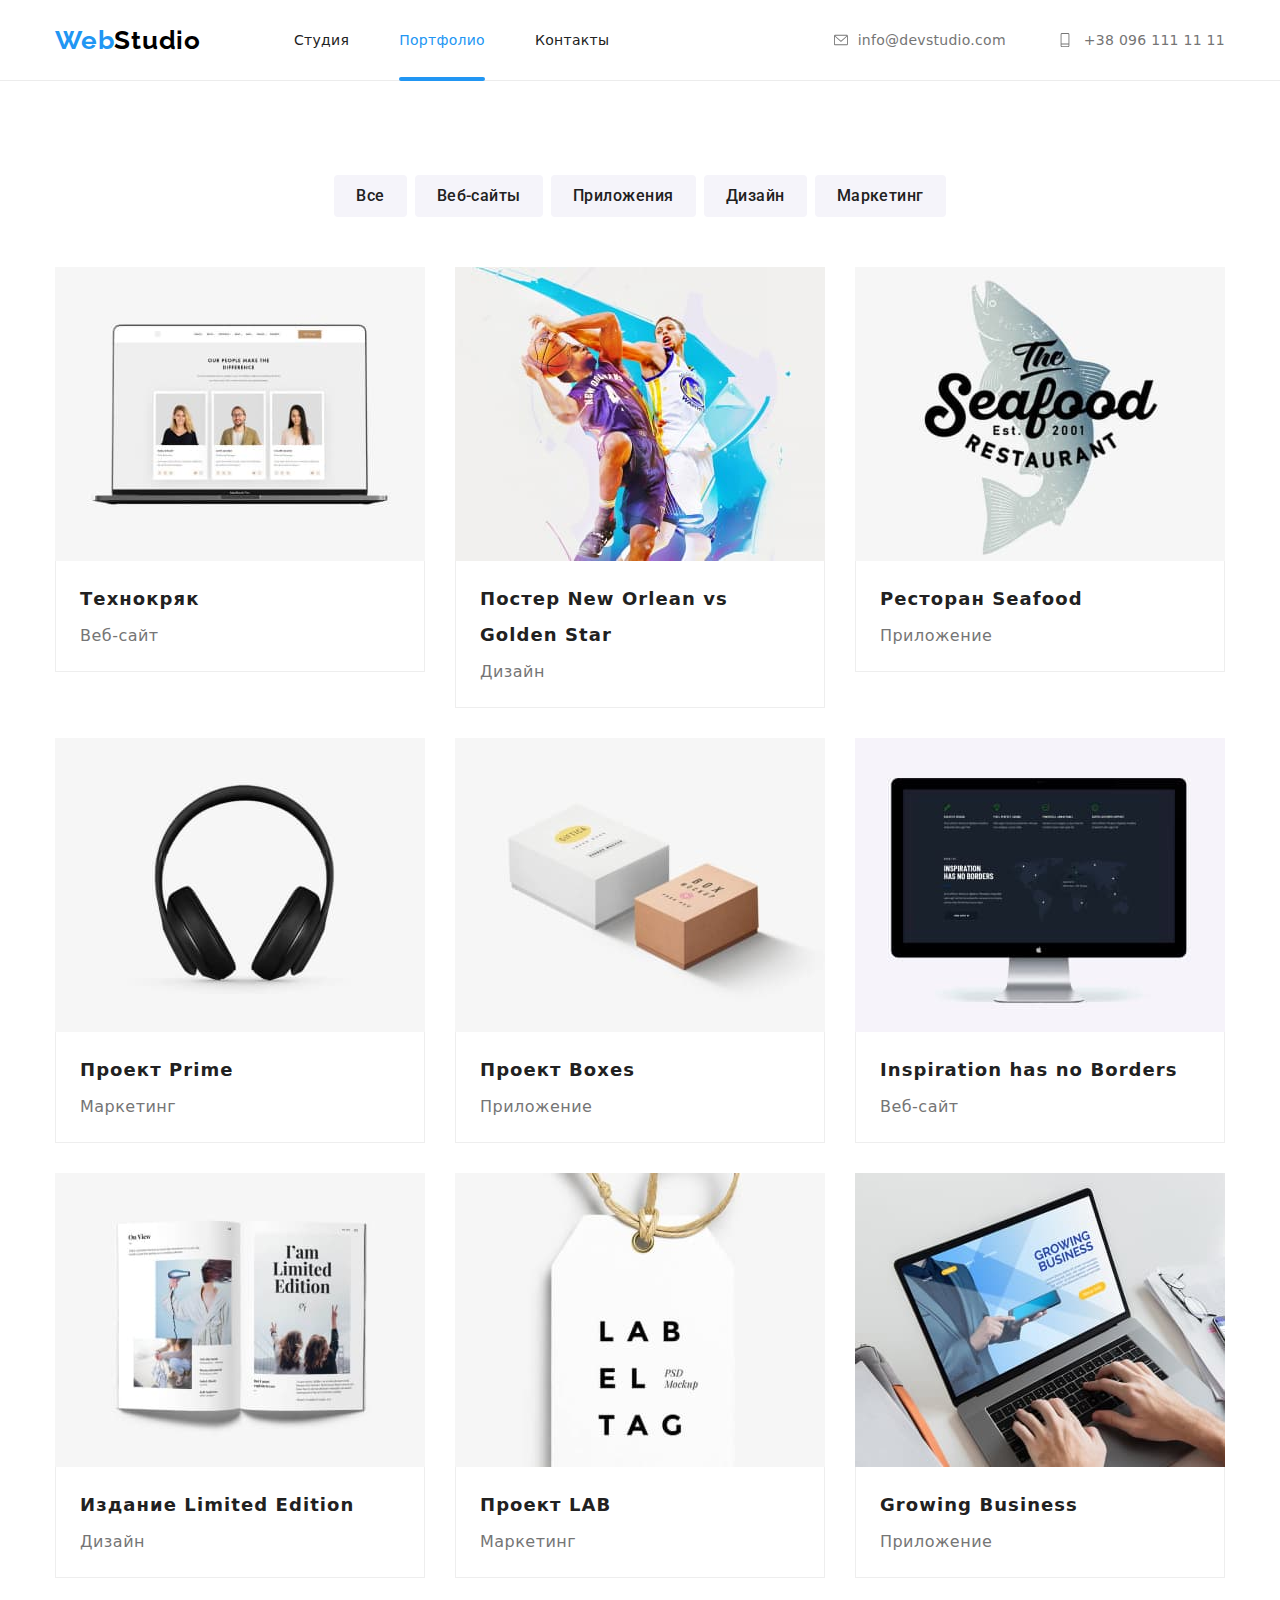
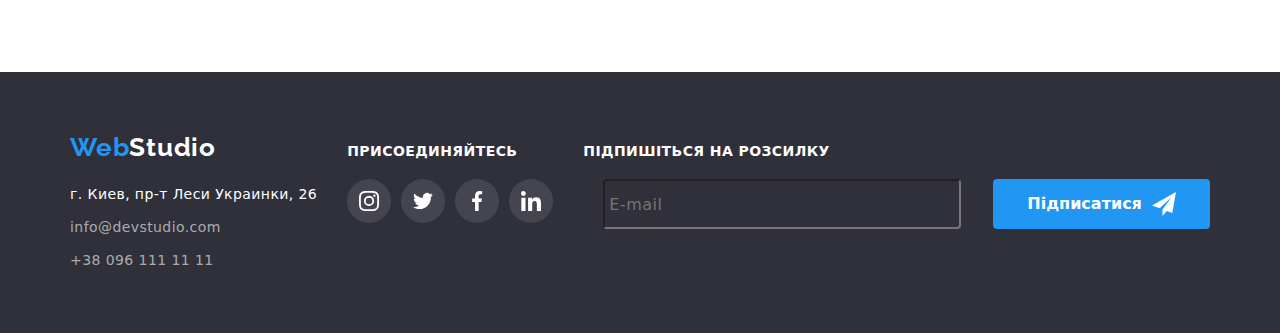
==== commit 8b888cae: "modal" ====
--- a/portfolio.html
+++ b/portfolio.html
@@ -11,7 +11,7 @@
       href="https://fonts.googleapis.com/css2?family=Raleway:wght@700&family=Roboto:wght@400;500;700;900&display=swap"
       rel="stylesheet"
     />
-    <link rel="stylesheet" href="./css/modern-normalize.css" />
+    <!-- <link rel="stylesheet" href="node_modules/modern-normalize/modern-normalize.css"> -->
     <link rel="stylesheet" href="./css/main.min.css" />
   </head>
   <body>
--- a/css/main.min.css
+++ b/css/main.min.css
@@ -1 +1 @@
-:root{--first-title-color: #212121;--second-title-color: #757575;--axent-color: #2196f3;--first-btn-color: #212121;--second-btn-color: #ffffff;--background-color: #f5f4fa;--background: #2f303a;--title-color: #ffffff}*{box-sizing:border-box}p,h1,h2,h3,h4,h5,h6{margin:0}ul{margin:0;padding-left:0}a{color:currentColor}address{font-style:normal}button{cursor:pointer}img{display:block;max-width:100%;height:auto;width:100%}main{display:flex;flex-direction:column;align-items:center}body{font-family:"Roboto",sans-serif;color:var(--first-btn-color)}section{width:100vw}.link{text-decoration:none;color:var(--first-title-color)}.list{list-style:none}.section{padding-top:60px;padding-bottom:60px}@media screen and (min-width: 1200px){.section{padding-top:94px;padding-bottom:94px}}.no-scroll{overflow:hidden}.visually-hidden{position:absolute;white-space:nowrap;width:1px;height:1px;overflow:hidden;border:0;padding:0;clip:rect(0 0 0 0);clip-path:inset(50%);margin:-1px}.blue-logo{color:var(--axent-color)}.logo{font-family:"Raleway",sans-serif;font-weight:700;font-size:26px;line-height:1.19;letter-spacing:.03em;color:#000;margin-right:93px;padding-top:24px;padding-bottom:24px}.container{width:100%;margin-left:auto;margin-right:auto;padding-left:15px;padding-right:15px}@media screen and (min-width: 480px){.container{max-width:480px}}@media screen and (min-width: 768px){.container{max-width:768px}}@media screen and (min-width: 1200px){.container{max-width:1200px}}input{width:100%;max-width:358px;height:50px;font-family:"Roboto" sans-serif;font-style:normal;font-size:16px;line-height:1.25;display:flex;align-items:center;letter-spacing:.03em;border-radius:4px;padding:4px;background-color:#2f303a;color:rgba(255,255,255,.6)}@media screen and (min-width: 1200px){input{width:358px}}.hero__btn{font-family:inherit;font-weight:700;font-size:16px;line-height:1.875;text-align:center;min-width:200px;height:50px;border-radius:4px;border-color:rgba(0,0,0,0);padding:10px 32px;box-sizing:border-box;color:var(--title-color);background:var(--axent-color);box-shadow:0px 4px 4px 0px rgba(0,0,0,.25);transition:background-color 250ms cubic-bezier(0.4, 0, 0.2, 1)}.hero__btn:hover,.hero__btn:focus{background-color:#188ce8}.header{color:var(--title-color);border-bottom:1px solid #ececec}.header>.container{display:flex;align-items:center}.header-logo{display:flex;align-items:center}@media screen and (min-width: 768px){.navigation__container{justify-content:space-between}}.header-link{display:none}@media screen and (min-width: 768px){.header-link{display:flex}}@media screen and (min-width: 1200px){.header-link{display:flex}}.header-item:not(:last-child){margin-right:50px}.connect{display:none}@media screen and (min-width: 768px){.connect{display:block}}@media screen and (min-width: 1200px){.connect{margin-left:auto;display:flex;align-items:center;gap:50px}}.site-nav{font-weight:500;font-size:14px;line-height:1.1428571429;letter-spacing:.02em;display:block;padding-top:32px;padding-bottom:32px;color:var(--first-title-color);transition:color 250ms cubic-bezier(0.4, 0, 0.2, 1)}.site-nav:hover,.site-nav:focus{color:var(--axent-color)}.current-axent-color{color:var(--axent-color)}.site-mailtel-link{font-weight:500;letter-spacing:.02em;display:flex;align-items:center;color:var(--second-title-color);transition:color 250ms cubic-bezier(0.4, 0, 0.2, 1)}@media screen and (min-width: 768px){.site-mailtel-link{justify-content:start;font-size:12px;line-height:1.1666666667}.site-mailtel-link:not(:last-child){padding-top:21px;padding-bottom:10px}.site-mailtel-link:not(:first-child){padding-bottom:21px}}@media screen and (min-width: 1200px){.site-mailtel-link{padding-top:32px;padding-bottom:32px;font-size:14px;line-height:1.1428571429}}.site-mailtel-link:hover,.site-mailtel-link:focus{color:var(--axent-color)}.current{position:relative}.current::after{position:absolute;content:"";border-radius:2px;width:100%;height:4px;left:0;bottom:-1px;background-color:#2196f3}.contact-icon{fill:currentColor}@media screen and (min-width: 768px){.contact-icon{margin-right:8px}}@media screen and (min-width: 1200px){.contact-icon{margin-right:10px}}@media screen and (min-width: 768px){.contact-icon-mail{width:10px;height:14px}}@media screen and (min-width: 1200px){.contact-icon-mail{width:14px;height:16px}}@media screen and (min-width: 768px){.contact-icon-tel{width:14px;height:12px}}@media screen and (min-width: 1200px){.contact-icon-tel{width:18px;height:14px}}.menu-open{margin-left:auto;border:rgba(0,0,0,0);background-color:rgba(0,0,0,0);padding:0}@media screen and (min-width: 768px){.menu-open{display:none}}.mob-menu{position:fixed;width:100vw;height:100vh;background-color:#fff;top:0;z-index:22;padding-top:48px;padding-bottom:48px;padding-left:40px;transform:translate(-50%, -50%) scale(1);transition:transform 250ms cubic-bezier(0.4, 0, 0.2, 1)}.mob-menu>.container{display:flex;flex-direction:column;height:100%;justify-content:space-between;overflow:auto}.menu-close{position:absolute;right:15px;top:10px;width:40px;height:40px;border:rgba(0,0,0,0);background-color:rgba(0,0,0,0);padding:0;cursor:pointer}.menu-close:hover,.menu-close:focus{color:#2196f3}.mob-menu__link{font-weight:500;font-size:40px;line-height:calc 1.175;letter-spacing:.02em;color:#212121}.mob-menu__item:not(:last-child){margin-bottom:32px}.mob-connect__tel{font-weight:500;font-size:34px;line-height:1.1764705882;letter-spacing:.02em;color:--axent-color}.mob-connect__mail{font-weight:500;font-size:24px;line-height:1.1666666667;letter-spacing:.02em;color:#757575}.mob-soc{display:flex;margin-top:67px}.mob-soc__link{font-weight:500;font-size:18px;line-height:1.2222222222;letter-spacing:.02em;color:#2196f3;text-align:left}.mob-soc__link:not(:last-child){margin-bottom:20px;padding-right:5px;border-right:1px solid rgba(33,33,33,.2)}.mob-soc__link:not(:first-child){padding-left:5px}.hero{text-align:center;padding-top:118px;padding-bottom:118px;max-width:1600px;background:var(--background);background-image:linear-gradient(rgba(47, 48, 58, 0.4), rgba(47, 48, 58, 0.4)),url(../images/header.jpg);background-repeat:no-repeat;background-position:center;background-size:cover;box-shadow:0px 4px 4px 0px rgba(0,0,0,.25)}@media screen and (min-width: 1200px){.hero{padding-top:200px;padding-bottom:200px}}@media screen and (min-width: 480px){.hero{background-image:linear-gradient(rgba(47, 48, 58, 0.4), rgba(47, 48, 58, 0.4)),url(../images/header-mob.jpg)}}@media screen and (min-width: 480px)and (min-device-pixel-ratio: 2),screen and (min-width: 480px)and (-webkit-min-device-pixel-ratio: 2),screen and (min-width: 480px)and (min-resolution: 192dpi),screen and (min-width: 480px)and (min-resolution: 2dppx){.hero{background-image:linear-gradient(rgba(47, 48, 58, 0.4), rgba(47, 48, 58, 0.4)),url(../images/header-mob2x.jpg)}}@media screen and (min-width: 768px){.hero{background-image:linear-gradient(rgba(47, 48, 58, 0.4), rgba(47, 48, 58, 0.4)),url(../images/header-tab.jpg)}}@media screen and (min-width: 768px)and (min-device-pixel-ratio: 2),screen and (min-width: 768px)and (-webkit-min-device-pixel-ratio: 2),screen and (min-width: 768px)and (min-resolution: 192dpi),screen and (min-width: 768px)and (min-resolution: 2dppx){.hero{background-image:linear-gradient(rgba(47, 48, 58, 0.4), rgba(47, 48, 58, 0.4)),url(../images/header-tab2x.jpg)}}@media screen and (min-width: 1200px){.hero{background-image:linear-gradient(rgba(47, 48, 58, 0.4), rgba(47, 48, 58, 0.4)),url(../images/header.jpg)}}@media screen and (min-width: 1200px)and (min-device-pixel-ratio: 2),screen and (min-width: 1200px)and (-webkit-min-device-pixel-ratio: 2),screen and (min-width: 1200px)and (min-resolution: 192dpi),screen and (min-width: 1200px)and (min-resolution: 2dppx){.hero{background-image:linear-gradient(rgba(47, 48, 58, 0.4), rgba(47, 48, 58, 0.4)),url(../images/header2x.jpg)}}.hero__content{color:var(--title-color)}.hero__title{text-align:center;letter-spacing:.06em;margin:auto;margin-bottom:30px;font-weight:900;font-size:20px;line-height:1.9}@media screen and (min-width: 480px){.hero__title{font-weight:900;font-size:26px;line-height:1.6153846154}}@media screen and (min-width: 768px){.hero__title{font-weight:900;font-size:26px;line-height:1.6153846154;max-width:360px}}@media screen and (min-width: 1200px){.hero__title{font-weight:900;font-size:44px;line-height:1.3636363636;max-width:696px}}.afterhero__section{display:block}.afterhero__wrap{display:flex;flex-wrap:wrap;gap:30px}.afterhero__title{font-weight:700;font-size:14px;line-height:1.1428571429;letter-spacing:.03em;margin-bottom:10px;color:var(--first-title-color)}.afterhero__text{font-weight:400;font-size:14px;line-height:1.7142857143;letter-spacing:.03em;color:var(--second-title-color)}.afterhero__link{width:100%}@media screen and (min-width: 768px){.afterhero__link{width:calc((100% - 30px)/2)}}@media screen and (min-width: 1200px){.afterhero__link{width:calc((100% - 90px)/4)}}.afterhero__card{width:100%;height:120px;border-radius:4px;margin-bottom:30px;justify-content:center;align-items:center;background-color:#f5f4fa;display:flex}.about-us{display:none}@media screen and (min-width: 1200px){.about-us{display:block}}.about-us__title{font-weight:700;font-size:36px;text-align:center;line-height:1.1666666667;letter-spacing:.03em;margin-bottom:50px;color:var(--first-title-color)}.about-us__img{display:flex;justify-content:center;gap:30px}.about-us__wrap{position:relative}.about-us__txt{font-weight:700;font-size:14px;line-height:1.1428571429;text-align:center;letter-spacing:.03em;color:var(--title-color);background-color:rgba(47,48,58,.8);position:absolute;width:100%;height:70px;bottom:0;left:0;display:flex;align-items:center;justify-content:center}.team{display:block;color:var(--first-title-color);background-color:var(--background-color)}.team__header{font-weight:700;font-size:36px;text-align:center;line-height:1.1666666667;letter-spacing:.03em;margin-bottom:50px}.team__wrap{display:flex;flex-wrap:wrap;gap:30px}.team__item{background-color:#fff;width:100%;transition:background-color 250ms cubic-bezier(0.4, 0, 0.2, 1)}@media screen and (min-width: 768px){.team__item{width:calc((100% - 30px)/2)}}@media screen and (min-width: 1200px){.team__item{width:calc((100% - 90px)/4)}}.team__item:hover,.team__item:focus{background-color:#2196f3}.team__container{padding-top:30px;padding-bottom:30px;padding-left:32px;padding-right:32px;box-shadow:0px 1px 3px rgba(0,0,0,.12),0px 1px 1px rgba(0,0,0,.14),0px 2px 1px rgba(0,0,0,.2)}.team__name{font-weight:500;font-size:16px;line-height:1.1875;letter-spacing:.03em;margin-bottom:10px;text-align:center;color:var(--first-title-color)}.team__text{font-weight:400;font-size:16px;line-height:1.19;letter-spacing:.03em;margin-bottom:16px;color:var(--second-title-color);text-align:center}.team__soc{display:flex;justify-content:center;gap:10px}.team__link{width:44px;height:44px;border-radius:50%;display:flex;align-items:center;justify-content:center}.team__icon{fill:#afb1b8;transition:fill 250ms cubic-bezier(0.4, 0, 0.2, 1)}.team__link:hover .team__icon,.team__link:focus .team__icon{fill:#fff}.team__link:hover .team__icon,.team__link:focus .team__icon{fill:#fff}.client{display:block}.client__header{font-weight:700;font-size:36px;text-align:center;line-height:1.1666666667;letter-spacing:.03em;margin-bottom:50px;color:var(--first-title-color)}.client__logo{display:flex;flex-wrap:wrap;gap:30px}.client__icon{display:flex;justify-content:center}.icon__logo{fill:#afb1b8}.client__link:hover .icon__logo,.client__link:focus .icon__logo{fill:#2196f3}.client__link{border:1px solid #afb1b8;border-radius:4px;cursor:pointer;display:flex;align-items:center;justify-content:center;height:92px;width:calc((100% - 30px)/2);transition:fill 250ms cubic-bezier(0.4, 0, 0.2, 1),border-color 250ms cubic-bezier(0.4, 0, 0.2, 1)}@media screen and (min-width: 768px){.client__link{width:calc((100% - 90px)/3)}}@media screen and (min-width: 1200px){.client__link{width:calc((100% - 180px)/6)}}.client__link:hover,.client__link:focus{border-color:#2196f3}.footer{padding-top:60px;padding-bottom:60px;background:var(--background)}.footer-logo{font-family:"Raleway",sans-serif;font-weight:700;font-size:26px;line-height:1.1923076923;letter-spacing:.03em;color:var(--title-color)}.addres{margin-top:20px}.addres-link-adres{font-style:normal;font-size:14px;line-height:1.71;letter-spacing:.03em;color:var(--title-color)}.addres-link-adres:hover,.addres-link-adres:focus{color:var(--axent-color)}.addres-link-footer{font-style:normal;font-size:14px;line-height:1.71;letter-spacing:.03em;color:rgba(255,255,255,.6);transition:color 250ms cubic-bezier(0.4, 0, 0.2, 1)}.addres-link-footer:hover,.addres-link-footer:focus{color:var(--axent-color)}.addres-footer:not(:last-child){margin-bottom:9px}@media screen and (min-width: 480px){.footer-conteiner{display:block;justify-content:center}}@media screen and (min-width: 768px){.footer-conteiner{display:flex;align-items:baseline;flex-wrap:wrap}}@media screen and (min-width: 1200px){.footer-conteiner{display:flex;align-items:baseline}}.footer-cont:not(:first-child){margin-top:60px}.footer-cont:not(:last-child){margin-right:auto;text-align:center}@media screen and (min-width: 1200px){.footer-cont:not(:last-child){text-align:left}}@media screen and (min-width: 768px){.footer-cont:last-child{margin-top:60px}}.footer-hed{font-weight:700;font-size:14px;line-height:1.1428571429;letter-spacing:.03em;text-transform:uppercase;color:var(--title-color);margin-bottom:20px}.footer-soc{display:flex;justify-content:center;gap:10px}.footer-soc-link{width:44px;height:44px;border-radius:50%;background-color:rgba(255,255,255,.1);display:flex;align-items:center;justify-content:center;transition:background-color 250ms cubic-bezier(0.4, 0, 0.2, 1)}.footer-soc-link:hover,.footer-soc-link:focus{background-color:#2196f3}.footer-soc-icon{fill:#fff}.footer-soc-link:hover .footer-soc-icon,.footer-soc-link:focus .footer-soc-icon{fill:#fff}.footer-form{display:flex}.footer-field{display:flex;flex-wrap:wrap;justify-content:center;gap:20px}.footer-btn{display:flex;align-items:center;justify-content:center;font-weight:700;font-size:16px;line-height:1.875;text-align:center;min-width:200px;height:50px;border-radius:4px;border-color:rgba(0,0,0,0);padding:10px 32px;box-sizing:border-box;color:var(--title-color);background:var(--axent-color);margin-left:12px;transition:background-color 250ms cubic-bezier(0.4, 0, 0.2, 1),box-shadow 250ms cubic-bezier(0.4, 0, 0.2, 1)}.footer-btn:hover,.footer-btn:focus{background-color:#188ce8;box-shadow:0px 4px 4px 0px rgba(0,0,0,.25)}.btn-svg{fill:currentColor;margin-left:10px}.footer-label{font-weight:700;font-size:14px;line-height:1.1428571429;letter-spacing:.03em;text-transform:uppercase;color:var(--title-color);margin-bottom:20px;text-align:center}@media screen and (min-width: 1200px){.footer-label{text-align:left}}.backdrop{position:fixed;top:0;width:100%;height:100%;border-color:rgba(0,0,0,.2);transition:opacity 250ms cubic-bezier(0.4, 0, 0.2, 1),visibility 250ms cubic-bezier(0.4, 0, 0.2, 1)}.modal{width:450px;height:609px;background-color:#fff;box-shadow:0px 1px 3px rgba(0,0,0,.12),0px 1px 1px rgba(0,0,0,.14),0px 2px 1px rgba(0,0,0,.2);border-radius:4px;position:absolute;overflow-y:auto;top:50%;left:50%;padding:40px;transform:translate(-50%, -50%) scale(1);transition:transform 250ms cubic-bezier(0.4, 0, 0.2, 1)}@media screen and (min-width: 1200px){.modal{width:528px;height:581px}}.backdrop .is-hidden .modal{transform:translate(-50%, -50%) scale(0)}.modal-close{position:absolute;right:8px;top:8px;width:30px;height:30px;background-color:#fff;border:1px rgba(0,0,0,.1);border-radius:50%}.modal-close:hover,.modal-close:focus{background-color:currentColor;border:1px rgba(0,0,0,.1)}.is-hidden{opacity:0;visibility:hidden;pointer-events:none}.modal-title{display:flex;justify-content:center;font-weight:700;font-size:20px;line-height:1.5;text-align:center;letter-spacing:.03em;color:#212121;margin-bottom:12px}@media screen and (min-width: 1200px){.modal-title{line-height:1.15;margin-bottom:15px}}.modal-input{width:100%;height:40px;background-color:#fff;border:1px solid rgba(33,33,33,.2);border-radius:4px;padding-left:30px;outline:rgba(0,0,0,0);transition:border 250ms cubic-bezier(0.4, 0, 0.2, 1),box-shadow 250ms cubic-bezier(0.4, 0, 0.2, 1)}.modal-input::placeholder{color:#757575}.modal-input:hover,.modal-input:focus{border:1px solid #188ce8;background:#fff;box-shadow:0px 1px 3px rgba(0,0,0,.12),0px 1px 1px rgba(0,0,0,.14),0px 2px 1px rgba(0,0,0,.2)}.input-wrap{position:relative;gap:30px}.modal-icon{position:absolute;left:8px;top:50%;transform:translateY(-50%);transition:fill 250ms cubic-bezier(0.4, 0, 0.2, 1)}.modal-input:focus+.modal-icon{fill:#188ce8}.modal-label{font-size:12px;line-height:1.1666666667;letter-spacing:.01em;display:block;color:#757575;margin-bottom:4px}.modal-txt{height:120px;width:100%;border:1px solid rgba(33,33,33,.2);border-radius:4px;resize:none;font-family:"Roboto",sans-serif;font-weight:400;font-size:12px;line-height:14px;letter-spacing:.01em;padding:10px;color:rgba(117,117,117,.5)}.check-txt{font-family:"Roboto",sans-serif;font-weight:400;font-size:12px;line-height:1.1666666667;letter-spacing:.03em;color:#757575;display:flex;align-items:center}@media screen and (min-width: 1200px){.check-txt{font-size:14px;line-height:1.71}}.check-txt span{width:16px;height:15px;border:2px solid #212121;border-radius:2px;margin-right:10px;display:flex;align-items:center;justify-content:center}.modal-check:focus+.check-txt span{border-color:#2196f3}.modal-check:checked+.check-txt span{background-color:#2196f3;border:none}.modal-check:focus+.check-txt span{border-color:#2196f3}.check-icon{fill:rgba(0,0,0,0)}.modal-check:checked+.check-txt .check-icon{fill:#fff}.treaty{display:flex;justify-content:center;font-weight:400;font-size:12px;line-height:1.1666666667;letter-spacing:.03em;color:var(--axent-color);padding-left:5px}@media screen and (min-width: 1200px){.treaty{font-size:14px;line-height:1.71}}.check-treaty{display:flex;justify-content:center}.modal-field:not(:last-child){margin-bottom:10px}.modal-field:last-child{margin-bottom:20px}.modal-btn{font-weight:700;font-size:16px;line-height:1.875;text-align:center;min-width:200px;height:50px;border-radius:4px;border-color:rgba(0,0,0,0);padding:10px 32px;box-sizing:border-box;display:flex;justify-content:center;color:var(--title-color);background:var(--axent-color);transition:background-color 250ms cubic-bezier(0.4, 0, 0.2, 1),box-shadow 250ms cubic-bezier(0.4, 0, 0.2, 1)}.modal-btn:hover,.modal-btn:focus{background-color:#188ce8;box-shadow:0px 4px 4px 0px rgba(0,0,0,.25)}.btn-form{margin-top:30px;display:flex;justify-content:center;text-align:center}.hero-portfolio{padding-top:60px;padding-bottom:60px}@media screen and (min-width: 1200px){.hero-portfolio{padding-top:94px;padding-bottom:94px}}.btn{font-family:"Roboto";font-style:normal;font-weight:500;cursor:pointer;font-size:16px;line-height:1.62;text-align:center;letter-spacing:.03em;border-radius:4px;padding-top:6px;padding-bottom:6px;padding-left:20px;padding-right:20px;color:var(--first-btn-color);background-color:var(--background-color);border-color:rgba(0,0,0,0);transition:color 250ms cubic-bezier(0.4, 0, 0.2, 1),background-color 250ms cubic-bezier(0.4, 0, 0.2, 1),box-shadow 250ms cubic-bezier(0.4, 0, 0.2, 1)}.btn-link:hover,.btn-link:focus{color:var(--second-btn-color);background-color:var(--axent-color);box-shadow:0px 4px 4px 0px rgba(0,0,0,.25)}.btn-wrap{display:flex;flex-wrap:wrap;margin-bottom:50px;gap:8px}@media screen and (min-width: 768px){.btn-wrap{justify-content:center}}@media screen and (min-width: 1200px){.btn-wrap{justify-content:center}}.portfolio-div{padding:20px 24px;border:1px solid #eee;border-top:0}.portfolio-wrap{display:flex;flex-wrap:wrap;gap:30px}@media screen and (min-width: 480px){.portfolio-wrap{justify-content:center}}@media screen and (min-width: 768px){.portfolio-wrap{justify-content:start}}@media screen and (min-width: 768px){.portfolio__link{width:calc((100% - 30px)/2)}}@media screen and (min-width: 1200px){.portfolio__link{width:calc((100% - 60px)/3)}}.portfolio{font-weight:700;font-size:18px;line-height:2;letter-spacing:.06em;text-align:left;margin-bottom:4px;color:var(--first-title-color)}.img-portfolio{display:block;transition:box-shadow 250ms cubic-bezier(0.4, 0, 0.2, 1)}.img-portfolio:hover,.img-portfolio:focus{box-shadow:0px 4px 4px 0px rgba(0,0,0,.25)}.img-portfolio-wrap{position:relative;overflow:hidden}.portfolio-hover-text{position:absolute;top:0;left:0;letter-spacing:.03em;font-size:18px;line-height:1.56;height:100%;color:#fff;background-color:rgba(33,150,243,.9);padding-left:24px;padding-right:24px;padding-top:63px;padding-bottom:63px;transform:translateY(101%);transition:transform 250ms cubic-bezier(0.4, 0, 0.2, 1);overflow:auto}.img-portfolio:hover .portfolio-hover-text,.img-portfolio:focus .portfolio-hover-text{transform:translateY(0%)}.portfolio-text{font-size:16px;line-height:1.88;letter-spacing:.03em;color:var(--second-title-color)}/*# sourceMappingURL=main.min.css.map */+*{box-sizing:border-box}p,h1,h2,h3,h4,h5,h6{margin:0}ul{margin:0;padding-left:0}a{color:currentColor}address{font-style:normal}button{cursor:pointer}img{display:block;max-width:100%;height:auto;width:100%}main{display:flex;flex-direction:column;align-items:center}body{font-family:"Roboto",sans-serif;color:var(--first-btn-color)}section{width:100vw}/*! modern-normalize v1.1.0 | MIT License | https://github.com/sindresorhus/modern-normalize */*,::before,::after{box-sizing:border-box}html{line-height:1.15;-webkit-text-size-adjust:100%;-moz-tab-size:4;tab-size:4}body{margin:0;font-family:system-ui,-apple-system,"Segoe UI",Roboto,Helvetica,Arial,sans-serif,"Apple Color Emoji","Segoe UI Emoji"}hr{height:0;color:inherit}abbr[title]{text-decoration:underline dotted}b,strong{font-weight:bolder}code,kbd,samp,pre{font-family:ui-monospace,SFMono-Regular,Consolas,"Liberation Mono",Menlo,monospace;font-size:1em}small{font-size:80%}sub,sup{font-size:75%;line-height:0;position:relative;vertical-align:baseline}sub{bottom:-0.25em}sup{top:-0.5em}table{text-indent:0;border-color:inherit}button,input,optgroup,select,textarea{font-family:inherit;font-size:100%;line-height:1.15;margin:0}button,select{text-transform:none}button,[type=button],[type=reset],[type=submit]{-webkit-appearance:button}::-moz-focus-inner{border-style:none;padding:0}:-moz-focusring{outline:1px dotted ButtonText}:-moz-ui-invalid{box-shadow:none}legend{padding:0}progress{vertical-align:baseline}::-webkit-inner-spin-button,::-webkit-outer-spin-button{height:auto}[type=search]{-webkit-appearance:textfield;outline-offset:-2px}::-webkit-search-decoration{-webkit-appearance:none}::-webkit-file-upload-button{-webkit-appearance:button;font:inherit}summary{display:list-item}.link{text-decoration:none}.list{list-style:none}.section{padding-top:60px;padding-bottom:60px}@media screen and (min-width: 1200px){.section{padding-top:94px;padding-bottom:94px}}.no-scroll{overflow:hidden}:root{--first-title-color: #212121;--second-title-color: #757575;--axent-color: #2196f3;--first-btn-color: #212121;--second-btn-color: #ffffff;--background-color: #f5f4fa;--background: #2f303a;--title-color: #ffffff}.visually-hidden{position:absolute;white-space:nowrap;width:1px;height:1px;overflow:hidden;border:0;padding:0;clip:rect(0 0 0 0);clip-path:inset(50%);margin:-1px}.blue-logo{color:var(--axent-color)}.logo{font-family:"Raleway",sans-serif;font-weight:700;font-size:26px;line-height:1.19;letter-spacing:.03em;color:#000;margin-right:93px;padding-top:24px;padding-bottom:24px}.container{width:100%;margin-left:auto;margin-right:auto;padding-left:15px;padding-right:15px}@media screen and (min-width: 480px){.container{max-width:480px}}@media screen and (min-width: 768px){.container{max-width:768px}}@media screen and (min-width: 1200px){.container{max-width:1200px}}input{width:100%;max-width:358px;height:50px;font-family:"Roboto" sans-serif;font-style:normal;font-size:16px;line-height:1.25;display:flex;align-items:center;letter-spacing:.03em;border-radius:4px;padding:4px;background-color:#2f303a;color:rgba(255,255,255,.6)}@media screen and (min-width: 1200px){input{width:358px}}.hero__btn{font-family:inherit;font-weight:700;font-size:16px;line-height:1.875;text-align:center;min-width:200px;height:50px;border-radius:4px;border-color:rgba(0,0,0,0);padding:10px 32px;box-sizing:border-box;color:var(--title-color);background:var(--axent-color);box-shadow:0px 4px 4px 0px rgba(0,0,0,.25);transition:background-color 250ms cubic-bezier(0.4, 0, 0.2, 1)}.hero__btn:hover,.hero__btn:focus{background-color:#188ce8}.header{color:var(--title-color);border-bottom:1px solid #ececec}.header>.container{display:flex;align-items:center}.header-logo{display:flex;align-items:center}@media screen and (min-width: 768px){.navigation__container{justify-content:space-between}}.header-link{display:none}@media screen and (min-width: 768px){.header-link{display:flex}}@media screen and (min-width: 1200px){.header-link{display:flex}}.header-item:not(:last-child){margin-right:50px}.connect{display:none}@media screen and (min-width: 768px){.connect{display:block}}@media screen and (min-width: 1200px){.connect{margin-left:auto;display:flex;align-items:center;gap:50px}}.site-nav{font-weight:500;font-size:14px;line-height:1.1428571429;letter-spacing:.02em;display:block;padding-top:32px;padding-bottom:32px;color:var(--first-title-color);transition:color 250ms cubic-bezier(0.4, 0, 0.2, 1)}.site-nav:hover,.site-nav:focus{color:var(--axent-color)}.current-axent-color{color:var(--axent-color)}@media screen and (min-width: 768px){.connect__mail{margin-bottom:10px}}@media screen and (min-width: 1200px){.connect__mail{margin-bottom:0}}@media screen and (min-width: 768px){.connect__mailtel{display:flex;flex-wrap:wrap;justify-content:end;text-align:right}.connect__mailtel:not(:last-child){padding-top:21px}.connect__mailtel:not(:first-child){padding-bottom:21px}}@media screen and (min-width: 1200px){.connect__mailtel:not(:last-child){margin-bottom:0px}.connect__mailtel:not(:first-child){padding-bottom:0px}}.site-mailtel-link{font-weight:500;letter-spacing:.02em;display:flex;align-items:center;color:var(--second-title-color);transition:color 250ms cubic-bezier(0.4, 0, 0.2, 1)}@media screen and (min-width: 768px){.site-mailtel-link{justify-content:start;font-size:12px;line-height:1.1666666667}}@media screen and (min-width: 1200px){.site-mailtel-link{padding-top:32px;padding-bottom:32px;font-size:14px;line-height:1.1428571429}}.site-mailtel-link:hover,.site-mailtel-link:focus{color:var(--axent-color)}.current{position:relative}.current::after{position:absolute;content:"";border-radius:2px;width:100%;height:4px;left:0;bottom:-1px;background-color:#2196f3}.contact-icon{fill:currentColor}@media screen and (min-width: 768px){.contact-icon{margin-right:8px}}@media screen and (min-width: 1200px){.contact-icon{margin-right:10px}}@media screen and (min-width: 768px){.contact-icon-mail{width:10px;height:14px}}@media screen and (min-width: 1200px){.contact-icon-mail{width:14px;height:16px}}@media screen and (min-width: 768px){.contact-icon-tel{width:14px;height:12px}}@media screen and (min-width: 1200px){.contact-icon-tel{width:18px;height:14px}}.menu-open{margin-left:auto;border:rgba(0,0,0,0);background-color:rgba(0,0,0,0);padding:0}@media screen and (min-width: 768px){.menu-open{display:none}}.mob-menu{position:fixed;width:100vw;max-width:767px;height:100vh;background-color:#fff;top:0;z-index:22;padding-top:48px;padding-bottom:48px;padding-left:40px;transform:translate(-1%, -1%) scale(1);transition:transform 250ms cubic-bezier(0.4, 0, 0.2, 1)}.mob-menu>.container{display:flex;flex-direction:column;height:100%;justify-content:space-between;overflow:auto}.backdrop .is-hidden .mob-menu{transform:translate(-1%, -1%) scale(0)}.menu-close{position:absolute;right:25px;top:21px;width:40px;height:40px;border:rgba(0,0,0,0);background-color:rgba(0,0,0,0);padding:0;cursor:pointer}.menu-close:hover,.menu-close:focus{color:#2196f3}.mob-menu__link{font-weight:500;font-size:40px;line-height:calc 1.175;letter-spacing:.02em;color:#212121}.mob-menu__item:not(:last-child){margin-bottom:32px}.mob-connect__tel{font-weight:500;font-size:34px;line-height:1.1764705882;letter-spacing:.02em;color:var(--axent-color)}.mob-connect__mail{font-weight:500;font-size:24px;line-height:1.1666666667;letter-spacing:.02em;color:var(--second-title-color)}.mob-soc{display:flex;flex-wrap:wrap;margin-top:67px}.mob-soc__link{font-weight:500;font-size:18px;line-height:1.2222222222;letter-spacing:.02em;color:#2196f3;text-align:left}.mob-soc__link:not(:last-child){margin-bottom:20px;padding-right:5px;border-right:1px solid rgba(33,33,33,.2)}.mob-soc__link:not(:first-child){padding-left:5px}.hero{text-align:center;padding-top:118px;padding-bottom:118px;max-width:1600px;background:var(--background);background-image:linear-gradient(rgba(47, 48, 58, 0.4), rgba(47, 48, 58, 0.4)),url(../images/header.jpg);background-repeat:no-repeat;background-position:center;background-size:cover;box-shadow:0px 4px 4px 0px rgba(0,0,0,.25)}@media screen and (min-width: 1200px){.hero{padding-top:200px;padding-bottom:200px}}@media screen and (min-width: 480px){.hero{background-image:linear-gradient(rgba(47, 48, 58, 0.4), rgba(47, 48, 58, 0.4)),url(../images/header-mob.jpg)}}@media screen and (min-width: 480px)and (min-device-pixel-ratio: 2),screen and (min-width: 480px)and (-webkit-min-device-pixel-ratio: 2),screen and (min-width: 480px)and (min-resolution: 192dpi),screen and (min-width: 480px)and (min-resolution: 2dppx){.hero{background-image:linear-gradient(rgba(47, 48, 58, 0.4), rgba(47, 48, 58, 0.4)),url(../images/header-mob2x.jpg)}}@media screen and (min-width: 768px){.hero{background-image:linear-gradient(rgba(47, 48, 58, 0.4), rgba(47, 48, 58, 0.4)),url(../images/header-tab.jpg)}}@media screen and (min-width: 768px)and (min-device-pixel-ratio: 2),screen and (min-width: 768px)and (-webkit-min-device-pixel-ratio: 2),screen and (min-width: 768px)and (min-resolution: 192dpi),screen and (min-width: 768px)and (min-resolution: 2dppx){.hero{background-image:linear-gradient(rgba(47, 48, 58, 0.4), rgba(47, 48, 58, 0.4)),url(../images/header-tab2x.jpg)}}@media screen and (min-width: 1200px){.hero{background-image:linear-gradient(rgba(47, 48, 58, 0.4), rgba(47, 48, 58, 0.4)),url(../images/header.jpg)}}@media screen and (min-width: 1200px)and (min-device-pixel-ratio: 2),screen and (min-width: 1200px)and (-webkit-min-device-pixel-ratio: 2),screen and (min-width: 1200px)and (min-resolution: 192dpi),screen and (min-width: 1200px)and (min-resolution: 2dppx){.hero{background-image:linear-gradient(rgba(47, 48, 58, 0.4), rgba(47, 48, 58, 0.4)),url(../images/header2x.jpg)}}.hero__content{color:var(--title-color)}.hero__title{text-align:center;letter-spacing:.06em;margin:auto;margin-bottom:30px;font-weight:900;font-size:20px;line-height:1.9}@media screen and (min-width: 480px){.hero__title{font-weight:900;font-size:26px;line-height:1.6153846154}}@media screen and (min-width: 768px){.hero__title{font-weight:900;font-size:26px;line-height:1.6153846154;max-width:360px}}@media screen and (min-width: 1200px){.hero__title{font-weight:900;font-size:44px;line-height:1.3636363636;max-width:696px}}.afterhero__section{display:block}.afterhero__wrap{display:flex;flex-wrap:wrap;gap:30px}.afterhero__title{font-weight:700;font-size:14px;line-height:1.1428571429;letter-spacing:.03em;margin-bottom:10px;color:var(--first-title-color)}.afterhero__text{font-weight:400;font-size:14px;line-height:1.7142857143;letter-spacing:.03em;color:var(--second-title-color)}.afterhero__link{width:100%}@media screen and (min-width: 768px){.afterhero__link{width:calc((100% - 30px)/2)}}@media screen and (min-width: 1200px){.afterhero__link{width:calc((100% - 90px)/4)}}.afterhero__card{width:100%;height:120px;border-radius:4px;margin-bottom:30px;justify-content:center;align-items:center;background-color:#f5f4fa;display:flex}.about-us{display:none}@media screen and (min-width: 1200px){.about-us{display:block}}.about-us__title{font-weight:700;font-size:36px;text-align:center;line-height:1.1666666667;letter-spacing:.03em;margin-bottom:50px;color:var(--first-title-color)}.about-us__img{display:flex;justify-content:center;gap:30px}.about-us__wrap{position:relative}.about-us__txt{font-weight:700;font-size:14px;line-height:1.1428571429;text-align:center;letter-spacing:.03em;color:var(--title-color);background-color:rgba(47,48,58,.8);position:absolute;width:100%;height:70px;bottom:0;left:0;display:flex;align-items:center;justify-content:center}.team{display:block;color:var(--first-title-color);background-color:var(--background-color)}.team__header{font-weight:700;font-size:36px;text-align:center;line-height:1.1666666667;letter-spacing:.03em;margin-bottom:50px}.team__wrap{display:flex;flex-wrap:wrap;gap:30px}.team__item{background-color:#fff;width:100%}@media screen and (min-width: 768px){.team__item{width:calc((100% - 30px)/2)}}@media screen and (min-width: 1200px){.team__item{width:calc((100% - 90px)/4)}}.team__container{padding-top:30px;padding-bottom:30px;padding-left:32px;padding-right:32px;box-shadow:0px 1px 3px rgba(0,0,0,.12),0px 1px 1px rgba(0,0,0,.14),0px 2px 1px rgba(0,0,0,.2)}.team__name{font-weight:500;font-size:16px;line-height:1.1875;letter-spacing:.03em;margin-bottom:10px;text-align:center;color:var(--first-title-color)}.team__text{font-weight:400;font-size:16px;line-height:1.19;letter-spacing:.03em;margin-bottom:16px;color:var(--second-title-color);text-align:center}.team__soc{display:flex;justify-content:center}.team__link{width:44px;height:44px;border-radius:50%;display:flex;align-items:center;justify-content:center;transition:background-color 250ms cubic-bezier(0.4, 0, 0.2, 1)}.team__link:hover,.team__link:focus{background-color:#2196f3}.team__soc-item{gap:10px}.team__icon{fill:#afb1b8;transition:fill 250ms cubic-bezier(0.4, 0, 0.2, 1)}.team__link:hover .team__icon,.team__link:focus .team__icon{fill:#fff}.client{display:block}.client__header{font-weight:700;font-size:36px;text-align:center;line-height:1.1666666667;letter-spacing:.03em;margin-bottom:50px;color:var(--first-title-color)}.client__logo{display:flex;flex-wrap:wrap;gap:30px}.client__icon{display:flex;justify-content:center}.icon__logo{fill:#afb1b8}.client__link:hover .icon__logo,.client__link:focus .icon__logo{fill:#2196f3}.client__link{border:1px solid #afb1b8;border-radius:4px;cursor:pointer;display:flex;align-items:center;justify-content:center;height:92px;width:calc((100% - 30px)/2);transition:fill 250ms cubic-bezier(0.4, 0, 0.2, 1),border-color 250ms cubic-bezier(0.4, 0, 0.2, 1)}@media screen and (min-width: 768px){.client__link{width:calc((100% - 60px)/3)}}@media screen and (min-width: 1200px){.client__link{width:calc((100% - 150px)/6)}}.client__link:hover,.client__link:focus{border-color:#2196f3}.footer{padding-top:60px;padding-bottom:60px;background:var(--background)}.footer-logo{font-family:"Raleway",sans-serif;font-weight:700;font-size:26px;line-height:1.1923076923;letter-spacing:.03em;color:var(--title-color)}.addres{margin-top:20px}.addres-link-adres{font-style:normal;font-size:14px;line-height:1.71;letter-spacing:.03em;color:var(--title-color)}.addres-link-adres:hover,.addres-link-adres:focus{color:var(--axent-color)}.addres-link-footer{font-style:normal;font-size:14px;line-height:1.71;letter-spacing:.03em;color:rgba(255,255,255,.6);transition:color 250ms cubic-bezier(0.4, 0, 0.2, 1)}.addres-link-footer:hover,.addres-link-footer:focus{color:var(--axent-color)}.addres-footer:not(:last-child){margin-bottom:9px}@media screen and (min-width: 480px){.footer-conteiner{display:block;justify-content:center}}@media screen and (min-width: 768px){.footer-conteiner{display:flex;align-items:baseline;flex-wrap:wrap}}@media screen and (min-width: 1200px){.footer-conteiner{display:flex;align-items:baseline}}@media screen and (max-width: 767px){.footer-cont:not(:first-child){margin-top:60px}}.footer-cont{margin-right:auto;margin-left:auto;text-align:center;justify-content:space-between}@media screen and (min-width: 1200px){.footer-cont{text-align:left;justify-content:space-around}}@media screen and (min-width: 768px){.footer-cont:last-child{margin-top:60px}}@media screen and (min-width: 1200px){.footer-cont:last-child{margin-top:0}}.footer-hed{font-weight:700;font-size:14px;line-height:1.1428571429;letter-spacing:.03em;text-transform:uppercase;color:var(--title-color);margin-bottom:20px}.footer-soc{display:flex;justify-content:center;gap:10px}.footer-soc-link{width:44px;height:44px;border-radius:50%;background-color:rgba(255,255,255,.1);display:flex;align-items:center;justify-content:center;transition:background-color 250ms cubic-bezier(0.4, 0, 0.2, 1)}.footer-soc-link:hover,.footer-soc-link:focus{background-color:#2196f3}.footer-soc-icon{fill:#fff}.footer-soc-link:hover .footer-soc-icon,.footer-soc-link:focus .footer-soc-icon{fill:#fff}.footer-form{display:flex}.footer-field{display:flex;flex-wrap:wrap;justify-content:center;gap:20px}.footer-btn{display:flex;align-items:center;justify-content:center;font-weight:700;font-size:16px;line-height:1.875;text-align:center;min-width:200px;height:50px;border-radius:4px;border-color:rgba(0,0,0,0);padding:10px 32px;box-sizing:border-box;color:var(--title-color);background:var(--axent-color);margin-left:12px;transition:background-color 250ms cubic-bezier(0.4, 0, 0.2, 1),box-shadow 250ms cubic-bezier(0.4, 0, 0.2, 1)}.footer-btn:hover,.footer-btn:focus{background-color:#188ce8;box-shadow:0px 4px 4px 0px rgba(0,0,0,.25)}.btn-svg{fill:currentColor;margin-left:10px}.footer-label{font-weight:700;font-size:14px;line-height:1.1428571429;letter-spacing:.03em;text-transform:uppercase;color:var(--title-color);margin-bottom:20px;text-align:center}@media screen and (min-width: 1200px){.footer-label{text-align:left}}.backdrop{position:fixed;top:0;width:100%;height:100%;border-color:rgba(0,0,0,.2);transition:opacity 250ms cubic-bezier(0.4, 0, 0.2, 1),visibility 250ms cubic-bezier(0.4, 0, 0.2, 1)}.modal{width:450px;height:609px;background-color:#fff;box-shadow:0px 1px 3px rgba(0,0,0,.12),0px 1px 1px rgba(0,0,0,.14),0px 2px 1px rgba(0,0,0,.2);border-radius:4px;position:absolute;overflow-y:auto;top:50%;left:50%;padding:40px;transform:translate(-50%, -50%) scale(1);transition:transform 250ms cubic-bezier(0.4, 0, 0.2, 1)}@media screen and (min-width: 1200px){.modal{width:528px;height:581px}}.backdrop .is-hidden .modal{transform:translate(-50%, -50%) scale(0)}.modal-close{position:absolute;right:8px;top:8px;width:30px;height:30px;background-color:#fff;border:1px solid rgba(0,0,0,.1);border-radius:50%}.modal-close:hover,.modal-close:focus{background-color:currentColor;border:1px solid #188ce8}.is-hidden{opacity:0;visibility:hidden;pointer-events:none}.modal-title{display:flex;justify-content:center;font-weight:700;font-size:20px;line-height:1.5;text-align:center;letter-spacing:.03em;color:#212121;margin-bottom:12px}@media screen and (min-width: 1200px){.modal-title{line-height:1.15;margin-bottom:15px}}.modal-input{width:100%;height:40px;background-color:#fff;border:1px solid rgba(33,33,33,.2);border-radius:4px;padding-left:30px;outline:rgba(0,0,0,0);transition:border 250ms cubic-bezier(0.4, 0, 0.2, 1),box-shadow 250ms cubic-bezier(0.4, 0, 0.2, 1)}.modal-input::placeholder{color:#757575}.modal-input:hover,.modal-input:focus{border:1px solid #188ce8;background:#fff;box-shadow:0px 1px 3px rgba(0,0,0,.12),0px 1px 1px rgba(0,0,0,.14),0px 2px 1px rgba(0,0,0,.2)}.input-wrap{position:relative;gap:30px}.modal-icon{position:absolute;left:8px;top:50%;transform:translateY(-50%);transition:fill 250ms cubic-bezier(0.4, 0, 0.2, 1)}.modal-input:focus+.modal-icon{fill:#188ce8}.modal-label{font-size:12px;line-height:1.1666666667;letter-spacing:.01em;display:block;color:#757575;margin-bottom:4px}textarea{display:block}.modal-txt{height:120px;width:100%;border:1px solid rgba(33,33,33,.2);border-radius:4px;resize:none;font-family:"Roboto",sans-serif;font-weight:400;font-size:12px;line-height:14px;letter-spacing:.01em;padding:10px;color:rgba(117,117,117,.5)}.check-txt{font-family:"Roboto",sans-serif;font-weight:400;font-size:12px;line-height:1.1666666667;letter-spacing:.03em;color:#757575;display:flex;align-items:center}@media screen and (min-width: 1200px){.check-txt{font-size:14px;line-height:1.71}}.check-txt span{width:16px;height:15px;border:2px solid #212121;border-radius:2px;margin-right:10px;display:flex;align-items:center;justify-content:center}.modal-check:focus+.check-txt span{border-color:#2196f3}.modal-check:checked+.check-txt span{background-color:#2196f3;border:none}.modal-check:focus+.check-txt span{border-color:#2196f3}.check-icon{fill:rgba(0,0,0,0)}.modal-check:checked+.check-txt .check-icon{fill:#fff}.treaty{display:flex;justify-content:center;font-weight:400;font-size:12px;line-height:1.1666666667;letter-spacing:.03em;color:var(--axent-color);padding-left:5px}@media screen and (min-width: 1200px){.treaty{font-size:14px;line-height:1.71}}.check-treaty{display:flex;justify-content:center}.modal-field:not(:last-child){margin-bottom:10px}.modal-field:last-child{margin-bottom:20px}.modal-btn{font-weight:700;font-size:16px;line-height:1.875;text-align:center;min-width:200px;height:50px;border-radius:4px;border-color:rgba(0,0,0,0);padding:10px 32px;box-sizing:border-box;display:flex;justify-content:center;color:var(--title-color);background:var(--axent-color);transition:background-color 250ms cubic-bezier(0.4, 0, 0.2, 1),box-shadow 250ms cubic-bezier(0.4, 0, 0.2, 1)}.modal-btn:hover,.modal-btn:focus{background-color:#188ce8;box-shadow:0px 4px 4px 0px rgba(0,0,0,.25)}.btn-form{margin-top:30px;display:flex;justify-content:center;text-align:center}.hero-portfolio{padding-top:60px;padding-bottom:60px}@media screen and (min-width: 1200px){.hero-portfolio{padding-top:94px;padding-bottom:94px}}.btn{font-family:"Roboto";font-style:normal;font-weight:500;cursor:pointer;font-size:16px;line-height:1.62;text-align:center;letter-spacing:.03em;border-radius:4px;padding-top:6px;padding-bottom:6px;padding-left:20px;padding-right:20px;color:var(--first-btn-color);background-color:var(--background-color);border-color:rgba(0,0,0,0);transition:color 250ms cubic-bezier(0.4, 0, 0.2, 1),background-color 250ms cubic-bezier(0.4, 0, 0.2, 1),box-shadow 250ms cubic-bezier(0.4, 0, 0.2, 1)}.btn-link:hover,.btn-link:focus{color:var(--second-btn-color);background-color:var(--axent-color);box-shadow:0px 4px 4px 0px rgba(0,0,0,.25)}.btn-wrap{display:flex;flex-wrap:wrap;margin-bottom:50px;gap:8px}@media screen and (min-width: 768px){.btn-wrap{justify-content:center}}@media screen and (min-width: 1200px){.btn-wrap{justify-content:center}}.portfolio-div{padding:20px 24px;border:1px solid #eee;border-top:0;flex-grow:inherit}.portfolio-wrap{display:flex;flex-wrap:wrap;gap:30px}@media screen and (min-width: 480px){.portfolio-wrap{justify-content:center}}@media screen and (min-width: 768px){.portfolio-wrap{justify-content:start}}.portfolio__link{display:flex}@media screen and (min-width: 768px){.portfolio__link{width:calc((100% - 30px)/2)}}@media screen and (min-width: 1200px){.portfolio__link{width:calc((100% - 60px)/3)}}.portfolio{font-weight:700;font-size:18px;line-height:2;letter-spacing:.06em;text-align:left;margin-bottom:4px;color:var(--first-title-color)}.img-portfolio{display:block;transition:box-shadow 250ms cubic-bezier(0.4, 0, 0.2, 1)}.img-portfolio:hover,.img-portfolio:focus{box-shadow:0px 4px 4px 0px rgba(0,0,0,.25)}.img-portfolio-wrap{position:relative;overflow:hidden}.portfolio-hover-text{position:absolute;top:0;left:0;letter-spacing:.03em;font-size:18px;line-height:1.56;height:100%;color:#fff;background-color:rgba(33,150,243,.9);padding-left:24px;padding-right:24px;padding-top:63px;padding-bottom:63px;transform:translateY(101%);transition:transform 250ms cubic-bezier(0.4, 0, 0.2, 1);overflow:auto}.img-portfolio:hover .portfolio-hover-text,.img-portfolio:focus .portfolio-hover-text{transform:translateY(0%)}.portfolio-text{font-size:16px;line-height:1.88;letter-spacing:.03em;color:var(--second-title-color)}/*# sourceMappingURL=main.min.css.map */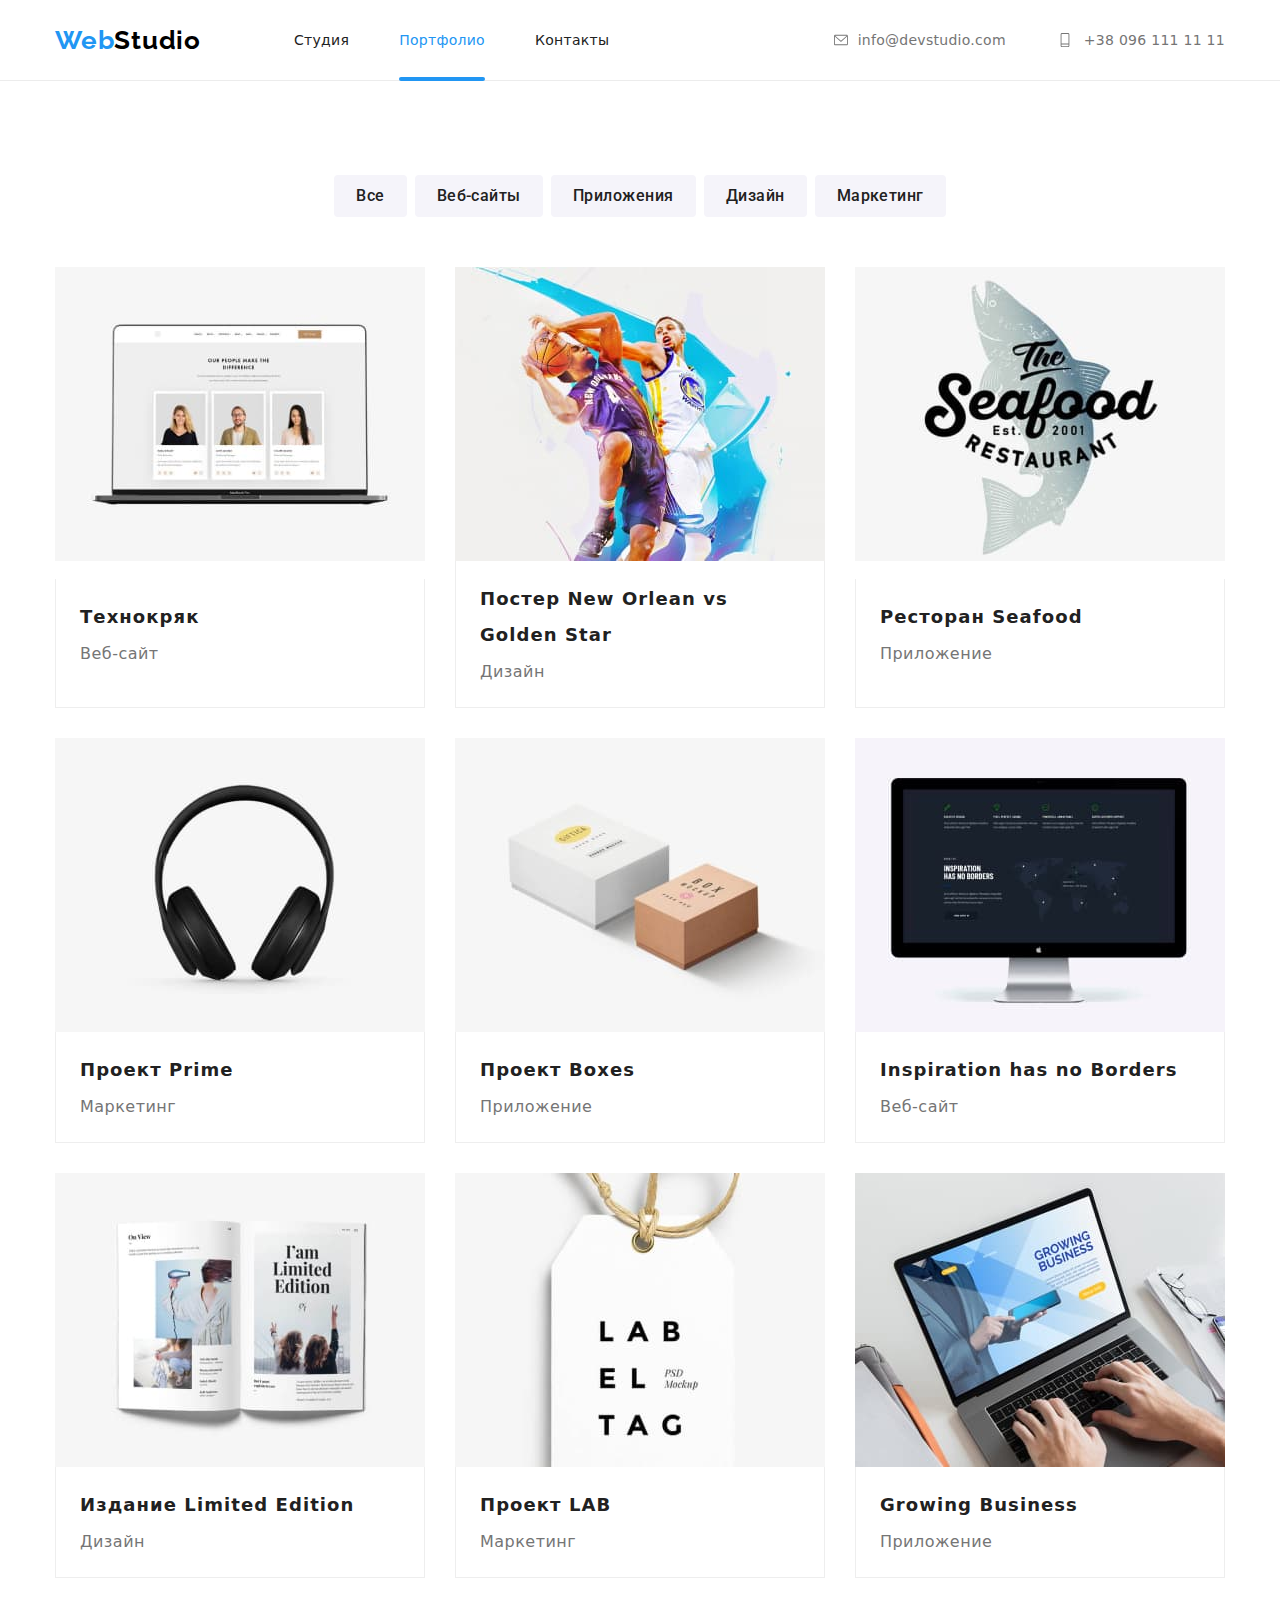
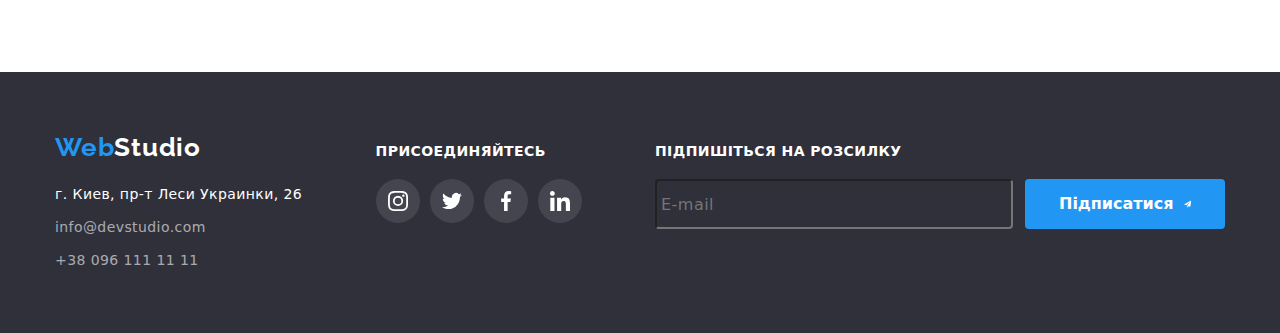
==== commit 916f9e2f: "shrift-preconnect" ====
--- a/portfolio.html
+++ b/portfolio.html
@@ -5,6 +5,8 @@
     <meta http-equiv="X-UA-Compatible" content="IE=edge" />
     <meta name="viewport" content="width=device-width, initial-scale=1.0" />
     <title>Портфолио</title>
+    <link rel="preconnect" href="https://fonts.googleapis.com" />
+    <link rel="preconnect" href="https://fonts.gstatic.com" crossorigin />
     <link rel="preconnect" href="https://fonts.googleapis.com" />
     <link rel="preconnect" href="https://fonts.gstatic.com" crossorigin />
     <link
--- a/css/main.min.css
+++ b/css/main.min.css
@@ -1 +1 @@
-*{box-sizing:border-box}p,h1,h2,h3,h4,h5,h6{margin:0}ul{margin:0;padding-left:0}a{color:currentColor}address{font-style:normal}button{cursor:pointer}img{display:block;max-width:100%;height:auto;width:100%}main{display:flex;flex-direction:column;align-items:center}body{font-family:"Roboto",sans-serif;color:var(--first-btn-color)}section{width:100vw}/*! modern-normalize v1.1.0 | MIT License | https://github.com/sindresorhus/modern-normalize */*,::before,::after{box-sizing:border-box}html{line-height:1.15;-webkit-text-size-adjust:100%;-moz-tab-size:4;tab-size:4}body{margin:0;font-family:system-ui,-apple-system,"Segoe UI",Roboto,Helvetica,Arial,sans-serif,"Apple Color Emoji","Segoe UI Emoji"}hr{height:0;color:inherit}abbr[title]{text-decoration:underline dotted}b,strong{font-weight:bolder}code,kbd,samp,pre{font-family:ui-monospace,SFMono-Regular,Consolas,"Liberation Mono",Menlo,monospace;font-size:1em}small{font-size:80%}sub,sup{font-size:75%;line-height:0;position:relative;vertical-align:baseline}sub{bottom:-0.25em}sup{top:-0.5em}table{text-indent:0;border-color:inherit}button,input,optgroup,select,textarea{font-family:inherit;font-size:100%;line-height:1.15;margin:0}button,select{text-transform:none}button,[type=button],[type=reset],[type=submit]{-webkit-appearance:button}::-moz-focus-inner{border-style:none;padding:0}:-moz-focusring{outline:1px dotted ButtonText}:-moz-ui-invalid{box-shadow:none}legend{padding:0}progress{vertical-align:baseline}::-webkit-inner-spin-button,::-webkit-outer-spin-button{height:auto}[type=search]{-webkit-appearance:textfield;outline-offset:-2px}::-webkit-search-decoration{-webkit-appearance:none}::-webkit-file-upload-button{-webkit-appearance:button;font:inherit}summary{display:list-item}.link{text-decoration:none}.list{list-style:none}.section{padding-top:60px;padding-bottom:60px}@media screen and (min-width: 1200px){.section{padding-top:94px;padding-bottom:94px}}.no-scroll{overflow:hidden}:root{--first-title-color: #212121;--second-title-color: #757575;--axent-color: #2196f3;--first-btn-color: #212121;--second-btn-color: #ffffff;--background-color: #f5f4fa;--background: #2f303a;--title-color: #ffffff}.visually-hidden{position:absolute;white-space:nowrap;width:1px;height:1px;overflow:hidden;border:0;padding:0;clip:rect(0 0 0 0);clip-path:inset(50%);margin:-1px}.blue-logo{color:var(--axent-color)}.logo{font-family:"Raleway",sans-serif;font-weight:700;font-size:26px;line-height:1.19;letter-spacing:.03em;color:#000;margin-right:93px;padding-top:24px;padding-bottom:24px}.container{width:100%;margin-left:auto;margin-right:auto;padding-left:15px;padding-right:15px}@media screen and (min-width: 480px){.container{max-width:480px}}@media screen and (min-width: 768px){.container{max-width:768px}}@media screen and (min-width: 1200px){.container{max-width:1200px}}input{width:100%;max-width:358px;height:50px;font-family:"Roboto" sans-serif;font-style:normal;font-size:16px;line-height:1.25;display:flex;align-items:center;letter-spacing:.03em;border-radius:4px;padding:4px;background-color:#2f303a;color:rgba(255,255,255,.6)}@media screen and (min-width: 1200px){input{width:358px}}.hero__btn{font-family:inherit;font-weight:700;font-size:16px;line-height:1.875;text-align:center;min-width:200px;height:50px;border-radius:4px;border-color:rgba(0,0,0,0);padding:10px 32px;box-sizing:border-box;color:var(--title-color);background:var(--axent-color);box-shadow:0px 4px 4px 0px rgba(0,0,0,.25);transition:background-color 250ms cubic-bezier(0.4, 0, 0.2, 1)}.hero__btn:hover,.hero__btn:focus{background-color:#188ce8}.header{color:var(--title-color);border-bottom:1px solid #ececec}.header>.container{display:flex;align-items:center}.header-logo{display:flex;align-items:center}@media screen and (min-width: 768px){.navigation__container{justify-content:space-between}}.header-link{display:none}@media screen and (min-width: 768px){.header-link{display:flex}}@media screen and (min-width: 1200px){.header-link{display:flex}}.header-item:not(:last-child){margin-right:50px}.connect{display:none}@media screen and (min-width: 768px){.connect{display:block}}@media screen and (min-width: 1200px){.connect{margin-left:auto;display:flex;align-items:center;gap:50px}}.site-nav{font-weight:500;font-size:14px;line-height:1.1428571429;letter-spacing:.02em;display:block;padding-top:32px;padding-bottom:32px;color:var(--first-title-color);transition:color 250ms cubic-bezier(0.4, 0, 0.2, 1)}.site-nav:hover,.site-nav:focus{color:var(--axent-color)}.current-axent-color{color:var(--axent-color)}@media screen and (min-width: 768px){.connect__mail{margin-bottom:10px}}@media screen and (min-width: 1200px){.connect__mail{margin-bottom:0}}@media screen and (min-width: 768px){.connect__mailtel{display:flex;flex-wrap:wrap;justify-content:end;text-align:right}.connect__mailtel:not(:last-child){padding-top:21px}.connect__mailtel:not(:first-child){padding-bottom:21px}}@media screen and (min-width: 1200px){.connect__mailtel:not(:last-child){margin-bottom:0px}.connect__mailtel:not(:first-child){padding-bottom:0px}}.site-mailtel-link{font-weight:500;letter-spacing:.02em;display:flex;align-items:center;color:var(--second-title-color);transition:color 250ms cubic-bezier(0.4, 0, 0.2, 1)}@media screen and (min-width: 768px){.site-mailtel-link{justify-content:start;font-size:12px;line-height:1.1666666667}}@media screen and (min-width: 1200px){.site-mailtel-link{padding-top:32px;padding-bottom:32px;font-size:14px;line-height:1.1428571429}}.site-mailtel-link:hover,.site-mailtel-link:focus{color:var(--axent-color)}.current{position:relative}.current::after{position:absolute;content:"";border-radius:2px;width:100%;height:4px;left:0;bottom:-1px;background-color:#2196f3}.contact-icon{fill:currentColor}@media screen and (min-width: 768px){.contact-icon{margin-right:8px}}@media screen and (min-width: 1200px){.contact-icon{margin-right:10px}}@media screen and (min-width: 768px){.contact-icon-mail{width:10px;height:14px}}@media screen and (min-width: 1200px){.contact-icon-mail{width:14px;height:16px}}@media screen and (min-width: 768px){.contact-icon-tel{width:14px;height:12px}}@media screen and (min-width: 1200px){.contact-icon-tel{width:18px;height:14px}}.menu-open{margin-left:auto;border:rgba(0,0,0,0);background-color:rgba(0,0,0,0);padding:0}@media screen and (min-width: 768px){.menu-open{display:none}}.mob-menu{position:fixed;width:100vw;max-width:767px;height:100vh;background-color:#fff;top:0;z-index:22;padding-top:48px;padding-bottom:48px;padding-left:40px;transform:translate(-1%, -1%) scale(1);transition:transform 250ms cubic-bezier(0.4, 0, 0.2, 1)}.mob-menu>.container{display:flex;flex-direction:column;height:100%;justify-content:space-between;overflow:auto}.backdrop .is-hidden .mob-menu{transform:translate(-1%, -1%) scale(0)}.menu-close{position:absolute;right:25px;top:21px;width:40px;height:40px;border:rgba(0,0,0,0);background-color:rgba(0,0,0,0);padding:0;cursor:pointer}.menu-close:hover,.menu-close:focus{color:#2196f3}.mob-menu__link{font-weight:500;font-size:40px;line-height:calc 1.175;letter-spacing:.02em;color:#212121}.mob-menu__item:not(:last-child){margin-bottom:32px}.mob-connect__tel{font-weight:500;font-size:34px;line-height:1.1764705882;letter-spacing:.02em;color:var(--axent-color)}.mob-connect__mail{font-weight:500;font-size:24px;line-height:1.1666666667;letter-spacing:.02em;color:var(--second-title-color)}.mob-soc{display:flex;flex-wrap:wrap;margin-top:67px}.mob-soc__link{font-weight:500;font-size:18px;line-height:1.2222222222;letter-spacing:.02em;color:#2196f3;text-align:left}.mob-soc__link:not(:last-child){margin-bottom:20px;padding-right:5px;border-right:1px solid rgba(33,33,33,.2)}.mob-soc__link:not(:first-child){padding-left:5px}.hero{text-align:center;padding-top:118px;padding-bottom:118px;max-width:1600px;background:var(--background);background-image:linear-gradient(rgba(47, 48, 58, 0.4), rgba(47, 48, 58, 0.4)),url(../images/header.jpg);background-repeat:no-repeat;background-position:center;background-size:cover;box-shadow:0px 4px 4px 0px rgba(0,0,0,.25)}@media screen and (min-width: 1200px){.hero{padding-top:200px;padding-bottom:200px}}@media screen and (min-width: 480px){.hero{background-image:linear-gradient(rgba(47, 48, 58, 0.4), rgba(47, 48, 58, 0.4)),url(../images/header-mob.jpg)}}@media screen and (min-width: 480px)and (min-device-pixel-ratio: 2),screen and (min-width: 480px)and (-webkit-min-device-pixel-ratio: 2),screen and (min-width: 480px)and (min-resolution: 192dpi),screen and (min-width: 480px)and (min-resolution: 2dppx){.hero{background-image:linear-gradient(rgba(47, 48, 58, 0.4), rgba(47, 48, 58, 0.4)),url(../images/header-mob2x.jpg)}}@media screen and (min-width: 768px){.hero{background-image:linear-gradient(rgba(47, 48, 58, 0.4), rgba(47, 48, 58, 0.4)),url(../images/header-tab.jpg)}}@media screen and (min-width: 768px)and (min-device-pixel-ratio: 2),screen and (min-width: 768px)and (-webkit-min-device-pixel-ratio: 2),screen and (min-width: 768px)and (min-resolution: 192dpi),screen and (min-width: 768px)and (min-resolution: 2dppx){.hero{background-image:linear-gradient(rgba(47, 48, 58, 0.4), rgba(47, 48, 58, 0.4)),url(../images/header-tab2x.jpg)}}@media screen and (min-width: 1200px){.hero{background-image:linear-gradient(rgba(47, 48, 58, 0.4), rgba(47, 48, 58, 0.4)),url(../images/header.jpg)}}@media screen and (min-width: 1200px)and (min-device-pixel-ratio: 2),screen and (min-width: 1200px)and (-webkit-min-device-pixel-ratio: 2),screen and (min-width: 1200px)and (min-resolution: 192dpi),screen and (min-width: 1200px)and (min-resolution: 2dppx){.hero{background-image:linear-gradient(rgba(47, 48, 58, 0.4), rgba(47, 48, 58, 0.4)),url(../images/header2x.jpg)}}.hero__content{color:var(--title-color)}.hero__title{text-align:center;letter-spacing:.06em;margin:auto;margin-bottom:30px;font-weight:900;font-size:20px;line-height:1.9}@media screen and (min-width: 480px){.hero__title{font-weight:900;font-size:26px;line-height:1.6153846154}}@media screen and (min-width: 768px){.hero__title{font-weight:900;font-size:26px;line-height:1.6153846154;max-width:360px}}@media screen and (min-width: 1200px){.hero__title{font-weight:900;font-size:44px;line-height:1.3636363636;max-width:696px}}.afterhero__section{display:block}.afterhero__wrap{display:flex;flex-wrap:wrap;gap:30px}.afterhero__title{font-weight:700;font-size:14px;line-height:1.1428571429;letter-spacing:.03em;margin-bottom:10px;color:var(--first-title-color)}.afterhero__text{font-weight:400;font-size:14px;line-height:1.7142857143;letter-spacing:.03em;color:var(--second-title-color)}.afterhero__link{width:100%}@media screen and (min-width: 768px){.afterhero__link{width:calc((100% - 30px)/2)}}@media screen and (min-width: 1200px){.afterhero__link{width:calc((100% - 90px)/4)}}.afterhero__card{width:100%;height:120px;border-radius:4px;margin-bottom:30px;justify-content:center;align-items:center;background-color:#f5f4fa;display:flex}.about-us{display:none}@media screen and (min-width: 1200px){.about-us{display:block}}.about-us__title{font-weight:700;font-size:36px;text-align:center;line-height:1.1666666667;letter-spacing:.03em;margin-bottom:50px;color:var(--first-title-color)}.about-us__img{display:flex;justify-content:center;gap:30px}.about-us__wrap{position:relative}.about-us__txt{font-weight:700;font-size:14px;line-height:1.1428571429;text-align:center;letter-spacing:.03em;color:var(--title-color);background-color:rgba(47,48,58,.8);position:absolute;width:100%;height:70px;bottom:0;left:0;display:flex;align-items:center;justify-content:center}.team{display:block;color:var(--first-title-color);background-color:var(--background-color)}.team__header{font-weight:700;font-size:36px;text-align:center;line-height:1.1666666667;letter-spacing:.03em;margin-bottom:50px}.team__wrap{display:flex;flex-wrap:wrap;gap:30px}.team__item{background-color:#fff;width:100%}@media screen and (min-width: 768px){.team__item{width:calc((100% - 30px)/2)}}@media screen and (min-width: 1200px){.team__item{width:calc((100% - 90px)/4)}}.team__container{padding-top:30px;padding-bottom:30px;padding-left:32px;padding-right:32px;box-shadow:0px 1px 3px rgba(0,0,0,.12),0px 1px 1px rgba(0,0,0,.14),0px 2px 1px rgba(0,0,0,.2)}.team__name{font-weight:500;font-size:16px;line-height:1.1875;letter-spacing:.03em;margin-bottom:10px;text-align:center;color:var(--first-title-color)}.team__text{font-weight:400;font-size:16px;line-height:1.19;letter-spacing:.03em;margin-bottom:16px;color:var(--second-title-color);text-align:center}.team__soc{display:flex;justify-content:center}.team__link{width:44px;height:44px;border-radius:50%;display:flex;align-items:center;justify-content:center;transition:background-color 250ms cubic-bezier(0.4, 0, 0.2, 1)}.team__link:hover,.team__link:focus{background-color:#2196f3}.team__soc-item{gap:10px}.team__icon{fill:#afb1b8;transition:fill 250ms cubic-bezier(0.4, 0, 0.2, 1)}.team__link:hover .team__icon,.team__link:focus .team__icon{fill:#fff}.client{display:block}.client__header{font-weight:700;font-size:36px;text-align:center;line-height:1.1666666667;letter-spacing:.03em;margin-bottom:50px;color:var(--first-title-color)}.client__logo{display:flex;flex-wrap:wrap;gap:30px}.client__icon{display:flex;justify-content:center}.icon__logo{fill:#afb1b8}.client__link:hover .icon__logo,.client__link:focus .icon__logo{fill:#2196f3}.client__link{border:1px solid #afb1b8;border-radius:4px;cursor:pointer;display:flex;align-items:center;justify-content:center;height:92px;width:calc((100% - 30px)/2);transition:fill 250ms cubic-bezier(0.4, 0, 0.2, 1),border-color 250ms cubic-bezier(0.4, 0, 0.2, 1)}@media screen and (min-width: 768px){.client__link{width:calc((100% - 60px)/3)}}@media screen and (min-width: 1200px){.client__link{width:calc((100% - 150px)/6)}}.client__link:hover,.client__link:focus{border-color:#2196f3}.footer{padding-top:60px;padding-bottom:60px;background:var(--background)}.footer-logo{font-family:"Raleway",sans-serif;font-weight:700;font-size:26px;line-height:1.1923076923;letter-spacing:.03em;color:var(--title-color)}.addres{margin-top:20px}.addres-link-adres{font-style:normal;font-size:14px;line-height:1.71;letter-spacing:.03em;color:var(--title-color)}.addres-link-adres:hover,.addres-link-adres:focus{color:var(--axent-color)}.addres-link-footer{font-style:normal;font-size:14px;line-height:1.71;letter-spacing:.03em;color:rgba(255,255,255,.6);transition:color 250ms cubic-bezier(0.4, 0, 0.2, 1)}.addres-link-footer:hover,.addres-link-footer:focus{color:var(--axent-color)}.addres-footer:not(:last-child){margin-bottom:9px}@media screen and (min-width: 480px){.footer-conteiner{display:block;justify-content:center}}@media screen and (min-width: 768px){.footer-conteiner{display:flex;align-items:baseline;flex-wrap:wrap}}@media screen and (min-width: 1200px){.footer-conteiner{display:flex;align-items:baseline}}@media screen and (max-width: 767px){.footer-cont:not(:first-child){margin-top:60px}}.footer-cont{margin-right:auto;margin-left:auto;text-align:center;justify-content:space-between}@media screen and (min-width: 1200px){.footer-cont{text-align:left;justify-content:space-around}}@media screen and (min-width: 768px){.footer-cont:last-child{margin-top:60px}}@media screen and (min-width: 1200px){.footer-cont:last-child{margin-top:0}}.footer-hed{font-weight:700;font-size:14px;line-height:1.1428571429;letter-spacing:.03em;text-transform:uppercase;color:var(--title-color);margin-bottom:20px}.footer-soc{display:flex;justify-content:center;gap:10px}.footer-soc-link{width:44px;height:44px;border-radius:50%;background-color:rgba(255,255,255,.1);display:flex;align-items:center;justify-content:center;transition:background-color 250ms cubic-bezier(0.4, 0, 0.2, 1)}.footer-soc-link:hover,.footer-soc-link:focus{background-color:#2196f3}.footer-soc-icon{fill:#fff}.footer-soc-link:hover .footer-soc-icon,.footer-soc-link:focus .footer-soc-icon{fill:#fff}.footer-form{display:flex}.footer-field{display:flex;flex-wrap:wrap;justify-content:center;gap:20px}.footer-btn{display:flex;align-items:center;justify-content:center;font-weight:700;font-size:16px;line-height:1.875;text-align:center;min-width:200px;height:50px;border-radius:4px;border-color:rgba(0,0,0,0);padding:10px 32px;box-sizing:border-box;color:var(--title-color);background:var(--axent-color);margin-left:12px;transition:background-color 250ms cubic-bezier(0.4, 0, 0.2, 1),box-shadow 250ms cubic-bezier(0.4, 0, 0.2, 1)}.footer-btn:hover,.footer-btn:focus{background-color:#188ce8;box-shadow:0px 4px 4px 0px rgba(0,0,0,.25)}.btn-svg{fill:currentColor;margin-left:10px}.footer-label{font-weight:700;font-size:14px;line-height:1.1428571429;letter-spacing:.03em;text-transform:uppercase;color:var(--title-color);margin-bottom:20px;text-align:center}@media screen and (min-width: 1200px){.footer-label{text-align:left}}.backdrop{position:fixed;top:0;width:100%;height:100%;border-color:rgba(0,0,0,.2);transition:opacity 250ms cubic-bezier(0.4, 0, 0.2, 1),visibility 250ms cubic-bezier(0.4, 0, 0.2, 1)}.modal{width:450px;height:609px;background-color:#fff;box-shadow:0px 1px 3px rgba(0,0,0,.12),0px 1px 1px rgba(0,0,0,.14),0px 2px 1px rgba(0,0,0,.2);border-radius:4px;position:absolute;overflow-y:auto;top:50%;left:50%;padding:40px;transform:translate(-50%, -50%) scale(1);transition:transform 250ms cubic-bezier(0.4, 0, 0.2, 1)}@media screen and (min-width: 1200px){.modal{width:528px;height:581px}}.backdrop .is-hidden .modal{transform:translate(-50%, -50%) scale(0)}.modal-close{position:absolute;right:8px;top:8px;width:30px;height:30px;background-color:#fff;border:1px solid rgba(0,0,0,.1);border-radius:50%}.modal-close:hover,.modal-close:focus{background-color:currentColor;border:1px solid #188ce8}.is-hidden{opacity:0;visibility:hidden;pointer-events:none}.modal-title{display:flex;justify-content:center;font-weight:700;font-size:20px;line-height:1.5;text-align:center;letter-spacing:.03em;color:#212121;margin-bottom:12px}@media screen and (min-width: 1200px){.modal-title{line-height:1.15;margin-bottom:15px}}.modal-input{width:100%;height:40px;background-color:#fff;border:1px solid rgba(33,33,33,.2);border-radius:4px;padding-left:30px;outline:rgba(0,0,0,0);transition:border 250ms cubic-bezier(0.4, 0, 0.2, 1),box-shadow 250ms cubic-bezier(0.4, 0, 0.2, 1)}.modal-input::placeholder{color:#757575}.modal-input:hover,.modal-input:focus{border:1px solid #188ce8;background:#fff;box-shadow:0px 1px 3px rgba(0,0,0,.12),0px 1px 1px rgba(0,0,0,.14),0px 2px 1px rgba(0,0,0,.2)}.input-wrap{position:relative;gap:30px}.modal-icon{position:absolute;left:8px;top:50%;transform:translateY(-50%);transition:fill 250ms cubic-bezier(0.4, 0, 0.2, 1)}.modal-input:focus+.modal-icon{fill:#188ce8}.modal-label{font-size:12px;line-height:1.1666666667;letter-spacing:.01em;display:block;color:#757575;margin-bottom:4px}textarea{display:block}.modal-txt{height:120px;width:100%;border:1px solid rgba(33,33,33,.2);border-radius:4px;resize:none;font-family:"Roboto",sans-serif;font-weight:400;font-size:12px;line-height:14px;letter-spacing:.01em;padding:10px;color:rgba(117,117,117,.5)}.check-txt{font-family:"Roboto",sans-serif;font-weight:400;font-size:12px;line-height:1.1666666667;letter-spacing:.03em;color:#757575;display:flex;align-items:center}@media screen and (min-width: 1200px){.check-txt{font-size:14px;line-height:1.71}}.check-txt span{width:16px;height:15px;border:2px solid #212121;border-radius:2px;margin-right:10px;display:flex;align-items:center;justify-content:center}.modal-check:focus+.check-txt span{border-color:#2196f3}.modal-check:checked+.check-txt span{background-color:#2196f3;border:none}.modal-check:focus+.check-txt span{border-color:#2196f3}.check-icon{fill:rgba(0,0,0,0)}.modal-check:checked+.check-txt .check-icon{fill:#fff}.treaty{display:flex;justify-content:center;font-weight:400;font-size:12px;line-height:1.1666666667;letter-spacing:.03em;color:var(--axent-color);padding-left:5px}@media screen and (min-width: 1200px){.treaty{font-size:14px;line-height:1.71}}.check-treaty{display:flex;justify-content:center}.modal-field:not(:last-child){margin-bottom:10px}.modal-field:last-child{margin-bottom:20px}.modal-btn{font-weight:700;font-size:16px;line-height:1.875;text-align:center;min-width:200px;height:50px;border-radius:4px;border-color:rgba(0,0,0,0);padding:10px 32px;box-sizing:border-box;display:flex;justify-content:center;color:var(--title-color);background:var(--axent-color);transition:background-color 250ms cubic-bezier(0.4, 0, 0.2, 1),box-shadow 250ms cubic-bezier(0.4, 0, 0.2, 1)}.modal-btn:hover,.modal-btn:focus{background-color:#188ce8;box-shadow:0px 4px 4px 0px rgba(0,0,0,.25)}.btn-form{margin-top:30px;display:flex;justify-content:center;text-align:center}.hero-portfolio{padding-top:60px;padding-bottom:60px}@media screen and (min-width: 1200px){.hero-portfolio{padding-top:94px;padding-bottom:94px}}.btn{font-family:"Roboto";font-style:normal;font-weight:500;cursor:pointer;font-size:16px;line-height:1.62;text-align:center;letter-spacing:.03em;border-radius:4px;padding-top:6px;padding-bottom:6px;padding-left:20px;padding-right:20px;color:var(--first-btn-color);background-color:var(--background-color);border-color:rgba(0,0,0,0);transition:color 250ms cubic-bezier(0.4, 0, 0.2, 1),background-color 250ms cubic-bezier(0.4, 0, 0.2, 1),box-shadow 250ms cubic-bezier(0.4, 0, 0.2, 1)}.btn-link:hover,.btn-link:focus{color:var(--second-btn-color);background-color:var(--axent-color);box-shadow:0px 4px 4px 0px rgba(0,0,0,.25)}.btn-wrap{display:flex;flex-wrap:wrap;margin-bottom:50px;gap:8px}@media screen and (min-width: 768px){.btn-wrap{justify-content:center}}@media screen and (min-width: 1200px){.btn-wrap{justify-content:center}}.portfolio-div{padding:20px 24px;border:1px solid #eee;border-top:0;flex-grow:inherit}.portfolio-wrap{display:flex;flex-wrap:wrap;gap:30px}@media screen and (min-width: 480px){.portfolio-wrap{justify-content:center}}@media screen and (min-width: 768px){.portfolio-wrap{justify-content:start}}.portfolio__link{display:flex}@media screen and (min-width: 768px){.portfolio__link{width:calc((100% - 30px)/2)}}@media screen and (min-width: 1200px){.portfolio__link{width:calc((100% - 60px)/3)}}.portfolio{font-weight:700;font-size:18px;line-height:2;letter-spacing:.06em;text-align:left;margin-bottom:4px;color:var(--first-title-color)}.img-portfolio{display:block;transition:box-shadow 250ms cubic-bezier(0.4, 0, 0.2, 1)}.img-portfolio:hover,.img-portfolio:focus{box-shadow:0px 4px 4px 0px rgba(0,0,0,.25)}.img-portfolio-wrap{position:relative;overflow:hidden}.portfolio-hover-text{position:absolute;top:0;left:0;letter-spacing:.03em;font-size:18px;line-height:1.56;height:100%;color:#fff;background-color:rgba(33,150,243,.9);padding-left:24px;padding-right:24px;padding-top:63px;padding-bottom:63px;transform:translateY(101%);transition:transform 250ms cubic-bezier(0.4, 0, 0.2, 1);overflow:auto}.img-portfolio:hover .portfolio-hover-text,.img-portfolio:focus .portfolio-hover-text{transform:translateY(0%)}.portfolio-text{font-size:16px;line-height:1.88;letter-spacing:.03em;color:var(--second-title-color)}/*# sourceMappingURL=main.min.css.map */+*{box-sizing:border-box}p,h1,h2,h3,h4,h5,h6{margin:0}ul{margin:0;padding-left:0}a{color:currentColor}address{font-style:normal}button{cursor:pointer}img{display:block;max-width:100%;height:auto;width:100%}main{display:flex;flex-direction:column;align-items:center}body{font-family:"Roboto",sans-serif;color:var(--first-btn-color)}section{width:100vw}/*! modern-normalize v1.1.0 | MIT License | https://github.com/sindresorhus/modern-normalize */*,::before,::after{box-sizing:border-box}html{line-height:1.15;-webkit-text-size-adjust:100%;-moz-tab-size:4;tab-size:4}body{margin:0;font-family:system-ui,-apple-system,"Segoe UI",Roboto,Helvetica,Arial,sans-serif,"Apple Color Emoji","Segoe UI Emoji"}hr{height:0;color:inherit}abbr[title]{text-decoration:underline dotted}b,strong{font-weight:bolder}code,kbd,samp,pre{font-family:ui-monospace,SFMono-Regular,Consolas,"Liberation Mono",Menlo,monospace;font-size:1em}small{font-size:80%}sub,sup{font-size:75%;line-height:0;position:relative;vertical-align:baseline}sub{bottom:-0.25em}sup{top:-0.5em}table{text-indent:0;border-color:inherit}button,input,optgroup,select,textarea{font-family:inherit;font-size:100%;line-height:1.15;margin:0}button,select{text-transform:none}button,[type=button],[type=reset],[type=submit]{-webkit-appearance:button}::-moz-focus-inner{border-style:none;padding:0}:-moz-focusring{outline:1px dotted ButtonText}:-moz-ui-invalid{box-shadow:none}legend{padding:0}progress{vertical-align:baseline}::-webkit-inner-spin-button,::-webkit-outer-spin-button{height:auto}[type=search]{-webkit-appearance:textfield;outline-offset:-2px}::-webkit-search-decoration{-webkit-appearance:none}::-webkit-file-upload-button{-webkit-appearance:button;font:inherit}summary{display:list-item}.link{text-decoration:none}.list{list-style:none}.section{padding-top:60px;padding-bottom:60px}@media screen and (min-width: 1200px){.section{padding-top:94px;padding-bottom:94px}}.no-scroll{overflow:hidden}:root{--first-title-color: #212121;--second-title-color: #757575;--axent-color: #2196f3;--first-btn-color: #212121;--second-btn-color: #ffffff;--background-color: #f5f4fa;--background: #2f303a;--title-color: #ffffff}.visually-hidden{position:absolute;white-space:nowrap;width:1px;height:1px;overflow:hidden;border:0;padding:0;clip:rect(0 0 0 0);clip-path:inset(50%);margin:-1px}.blue-logo{color:var(--axent-color)}.logo{font-family:"Raleway",sans-serif;font-weight:700;font-size:26px;line-height:1.19;letter-spacing:.03em;color:#000;margin-right:93px;padding-top:24px;padding-bottom:24px}.container{width:100%;margin-left:auto;margin-right:auto;padding-left:15px;padding-right:15px}@media screen and (min-width: 480px){.container{max-width:480px}}@media screen and (min-width: 768px){.container{max-width:768px}}@media screen and (min-width: 1200px){.container{max-width:1200px}}.hero__btn{font-family:inherit;font-weight:700;font-size:16px;line-height:1.875;text-align:center;min-width:200px;height:50px;border-radius:4px;border-color:rgba(0,0,0,0);padding:10px 32px;box-sizing:border-box;color:var(--title-color);background:var(--axent-color);box-shadow:0px 4px 4px 0px rgba(0,0,0,.25);transition:background-color 250ms cubic-bezier(0.4, 0, 0.2, 1)}.hero__btn:hover,.hero__btn:focus{background-color:#188ce8}.header{color:var(--title-color);border-bottom:1px solid #ececec}.header>.container{display:flex;align-items:center}.header-logo{display:flex;align-items:center}@media screen and (min-width: 768px){.navigation__container{justify-content:space-between}}.header-link{display:none}@media screen and (min-width: 768px){.header-link{display:flex}}@media screen and (min-width: 1200px){.header-link{display:flex}}.header-item:not(:last-child){margin-right:50px}.connect{display:none}@media screen and (min-width: 768px){.connect{display:block}}@media screen and (min-width: 1200px){.connect{margin-left:auto;display:flex;align-items:center;gap:50px}}.site-nav{font-weight:500;font-size:14px;line-height:1.1428571429;letter-spacing:.02em;display:block;padding-top:32px;padding-bottom:32px;color:var(--first-title-color);transition:color 250ms cubic-bezier(0.4, 0, 0.2, 1)}.site-nav:hover,.site-nav:focus{color:var(--axent-color)}.current-axent-color{color:var(--axent-color)}@media screen and (min-width: 768px){.connect__mail{margin-bottom:10px}}@media screen and (min-width: 1200px){.connect__mail{margin-bottom:0}}@media screen and (min-width: 768px){.connect__mailtel{display:flex;flex-wrap:wrap;justify-content:end;text-align:right}}@media screen and (min-width: 768px){.site-mail-link{padding-top:21px}}@media screen and (min-width: 1200px){.site-mail-link{padding-top:0px}}@media screen and (min-width: 768px){.site-tel-link{padding-bottom:21px;padding-right:16px}}@media screen and (min-width: 1200px){.site-tel-link{padding-bottom:0px;padding-right:0px}}.site-mailtel-link{font-weight:500;letter-spacing:.02em;display:flex;align-items:center;color:var(--second-title-color);transition:color 250ms cubic-bezier(0.4, 0, 0.2, 1)}@media screen and (min-width: 768px){.site-mailtel-link{justify-content:start;font-size:12px;line-height:1.1666666667}}@media screen and (min-width: 1200px){.site-mailtel-link{padding-top:32px;padding-bottom:32px;font-size:14px;line-height:1.1428571429}}.site-mailtel-link:hover,.site-mailtel-link:focus{color:var(--axent-color)}.current{position:relative}.current::after{position:absolute;content:"";border-radius:2px;width:100%;height:4px;left:0;bottom:-1px;background-color:#2196f3}.contact-icon{fill:currentColor}@media screen and (min-width: 768px){.contact-icon{margin-right:8px}}@media screen and (min-width: 1200px){.contact-icon{margin-right:10px}}@media screen and (min-width: 768px){.contact-icon-mail{width:14px;height:16px}}@media screen and (min-width: 1200px){.contact-icon-mail{width:14px;height:16px}}@media screen and (min-width: 768px){.contact-icon-tel{width:18px;height:14px}}@media screen and (min-width: 1200px){.contact-icon-tel{width:18px;height:14px}}.menu-open{margin-left:auto;border:rgba(0,0,0,0);background-color:rgba(0,0,0,0);padding:0}@media screen and (min-width: 768px){.menu-open{display:none}}.mob-menu{position:fixed;width:100vw;max-width:767px;height:100vh;background-color:#fff;top:0;z-index:22;padding-top:48px;padding-bottom:48px;padding-left:40px;transform:translate(-1%, -1%) scale(1);transition:transform 250ms cubic-bezier(0.4, 0, 0.2, 1)}@media screen and (min-width: 768px){.mob-menu{display:none}}.mob-menu>.container{display:flex;flex-direction:column;height:100%;justify-content:space-between;overflow:auto}.is-hidden .mob-menu{transform:translate(-1%, -1%) scale(0) 250ms cubic-bezier(0.4, 0, 0.2, 1);transition:opacity 250ms cubic-bezier(0.4, 0, 0.2, 1),visibility 250ms cubic-bezier(0.4, 0, 0.2, 1)}.menu-close{position:absolute;right:25px;top:21px;width:40px;height:40px;border:rgba(0,0,0,0);background-color:rgba(0,0,0,0);padding:0;cursor:pointer}.menu-close:hover,.menu-close:focus{fill:#2196f3;transition:transform 250ms cubic-bezier(0.4, 0, 0.2, 1)}.mob-menu__link{font-weight:500;font-size:40px;line-height:calc 1.175;letter-spacing:.02em;color:#212121}.mob-menu__item:not(:last-child){margin-bottom:32px}.mob-connect__tel{font-weight:500;font-size:34px;line-height:1.1764705882;letter-spacing:.02em;color:var(--axent-color)}.mob-connect__mail{font-weight:500;font-size:24px;line-height:1.1666666667;letter-spacing:.02em;color:var(--second-title-color)}.mob-soc{display:flex;flex-wrap:wrap;margin-top:67px}.mob-soc__link{font-weight:500;font-size:18px;line-height:1.2222222222;letter-spacing:.02em;color:#2196f3;text-align:left}.mob-soc__link:not(:last-child){margin-bottom:20px;padding-right:5px;border-right:1px solid rgba(33,33,33,.2)}.mob-soc__link:not(:first-child){padding-left:5px}.hero{text-align:center;padding-top:118px;padding-bottom:118px;max-width:1600px;background:var(--background);background-image:linear-gradient(rgba(47, 48, 58, 0.4), rgba(47, 48, 58, 0.4)),url(../images/header.jpg);background-repeat:no-repeat;background-position:center;background-size:cover;box-shadow:0px 4px 4px 0px rgba(0,0,0,.25)}@media screen and (min-width: 1200px){.hero{padding-top:200px;padding-bottom:200px}}@media screen and (min-width: 480px){.hero{background-image:linear-gradient(rgba(47, 48, 58, 0.4), rgba(47, 48, 58, 0.4)),url(../images/header-mob.jpg)}}@media screen and (min-width: 480px)and (min-device-pixel-ratio: 2),screen and (min-width: 480px)and (-webkit-min-device-pixel-ratio: 2),screen and (min-width: 480px)and (min-resolution: 192dpi),screen and (min-width: 480px)and (min-resolution: 2dppx){.hero{background-image:linear-gradient(rgba(47, 48, 58, 0.4), rgba(47, 48, 58, 0.4)),url(../images/header-mob2x.jpg)}}@media screen and (min-width: 768px){.hero{background-image:linear-gradient(rgba(47, 48, 58, 0.4), rgba(47, 48, 58, 0.4)),url(../images/header-tab.jpg)}}@media screen and (min-width: 768px)and (min-device-pixel-ratio: 2),screen and (min-width: 768px)and (-webkit-min-device-pixel-ratio: 2),screen and (min-width: 768px)and (min-resolution: 192dpi),screen and (min-width: 768px)and (min-resolution: 2dppx){.hero{background-image:linear-gradient(rgba(47, 48, 58, 0.4), rgba(47, 48, 58, 0.4)),url(../images/header-tab2x.jpg)}}@media screen and (min-width: 1200px){.hero{background-image:linear-gradient(rgba(47, 48, 58, 0.4), rgba(47, 48, 58, 0.4)),url(../images/header.jpg)}}@media screen and (min-width: 1200px)and (min-device-pixel-ratio: 2),screen and (min-width: 1200px)and (-webkit-min-device-pixel-ratio: 2),screen and (min-width: 1200px)and (min-resolution: 192dpi),screen and (min-width: 1200px)and (min-resolution: 2dppx){.hero{background-image:linear-gradient(rgba(47, 48, 58, 0.4), rgba(47, 48, 58, 0.4)),url(../images/header2x.jpg)}}.hero__content{color:var(--title-color)}.hero__title{text-align:center;text-transform:uppercase;letter-spacing:.06em;margin:auto;margin-bottom:30px;font-weight:900;font-size:20px;line-height:1.9}@media screen and (min-width: 480px){.hero__title{font-size:26px;line-height:1.6153846154}}@media screen and (min-width: 768px){.hero__title{font-size:26px;line-height:1.6153846154;max-width:360px}}@media screen and (min-width: 1200px){.hero__title{font-size:44px;line-height:1.3636363636;max-width:696px}}.afterhero__section{display:block}.afterhero__wrap{display:flex;flex-wrap:wrap;gap:30px}.afterhero__title{font-weight:700;font-size:14px;line-height:1.1428571429;letter-spacing:.03em;margin-bottom:10px;color:var(--first-title-color);text-align:center}@media screen and (min-width: 768px){.afterhero__title{text-align:left}}.afterhero__text{font-weight:400;font-size:14px;line-height:1.7142857143;letter-spacing:.03em;color:var(--second-title-color)}.afterhero__link{width:100%}@media screen and (min-width: 768px){.afterhero__link{width:calc((100% - 30px)/2)}}@media screen and (min-width: 1200px){.afterhero__link{width:calc((100% - 90px)/4)}}.afterhero__card{width:100%;height:120px;border-radius:4px;margin-bottom:30px;justify-content:center;align-items:center;background-color:#f5f4fa;display:flex}.about-us{display:none}@media screen and (min-width: 1200px){.about-us{display:block}}.about-us__section{padding-bottom:94px}.about-us__title{font-weight:700;font-size:36px;text-align:center;line-height:1.1666666667;letter-spacing:.03em;margin-bottom:50px;color:var(--first-title-color)}.about-us__img{display:flex;justify-content:center;gap:30px}.about-us__wrap{position:relative}.about-us__txt{font-weight:700;font-size:14px;line-height:1.1428571429;text-align:center;letter-spacing:.03em;color:var(--title-color);background-color:rgba(47,48,58,.8);position:absolute;width:100%;height:70px;bottom:0;left:0;display:flex;align-items:center;justify-content:center}.team{display:block;color:var(--first-title-color);background-color:var(--background-color)}.team__header{font-weight:700;font-size:36px;text-align:center;line-height:1.1666666667;letter-spacing:.03em;margin-bottom:50px}.team__wrap{display:flex;flex-wrap:wrap;gap:30px}.team__item{background-color:#fff;width:100%}@media screen and (min-width: 768px){.team__item{width:calc((100% - 30px)/2)}}@media screen and (min-width: 1200px){.team__item{width:calc((100% - 90px)/4)}}.team__container{padding-top:30px;padding-bottom:30px;padding-left:32px;padding-right:32px;box-shadow:0px 1px 3px rgba(0,0,0,.12),0px 1px 1px rgba(0,0,0,.14),0px 2px 1px rgba(0,0,0,.2)}.team__name{font-weight:500;font-size:16px;line-height:1.1875;letter-spacing:.03em;margin-bottom:10px;text-align:center;color:var(--first-title-color)}.team__text{font-weight:400;font-size:16px;line-height:1.19;letter-spacing:.03em;margin-bottom:16px;color:var(--second-title-color);text-align:center}.team__soc{display:flex;justify-content:center}.team__link{width:44px;height:44px;border-radius:50%;display:flex;align-items:center;justify-content:center;transition:background-color 250ms cubic-bezier(0.4, 0, 0.2, 1)}.team__link:hover,.team__link:focus{background-color:#2196f3}.team__soc :not(:last-child){margin-right:10px}.team__icon{fill:#afb1b8;transition:fill 250ms cubic-bezier(0.4, 0, 0.2, 1)}.team__link:hover .team__icon,.team__link:focus .team__icon{fill:#fff}.client{display:block}.client__header{font-weight:700;font-size:36px;text-align:center;line-height:1.1666666667;letter-spacing:.03em;margin-bottom:50px;color:var(--first-title-color)}.client__logo{display:flex;flex-wrap:wrap;gap:30px}.client__icon{display:flex;justify-content:center}.icon__logo{fill:#afb1b8}.client__link:hover .icon__logo,.client__link:focus .icon__logo{fill:#2196f3}.client__link{border:1px solid #afb1b8;border-radius:4px;cursor:pointer;display:flex;align-items:center;justify-content:center;height:92px;width:calc((100% - 30px)/2);transition:fill 250ms cubic-bezier(0.4, 0, 0.2, 1),border-color 250ms cubic-bezier(0.4, 0, 0.2, 1)}@media screen and (min-width: 768px){.client__link{width:calc((100% - 60px)/3)}}@media screen and (min-width: 1200px){.client__link{width:calc((100% - 150px)/6)}}.client__link:hover,.client__link:focus{border-color:#2196f3}.footer{padding-top:60px;padding-bottom:60px;background:var(--background)}.footer-logo{font-family:"Raleway",sans-serif;font-weight:700;font-size:26px;line-height:1.1923076923;letter-spacing:.03em;color:var(--title-color)}.addres{margin-top:20px}.addres-link-adres{font-style:normal;font-size:14px;line-height:1.71;letter-spacing:.03em;color:var(--title-color)}.addres-link-adres:hover,.addres-link-adres:focus{color:var(--axent-color)}.addres-link-footer{font-style:normal;font-size:14px;line-height:1.71;letter-spacing:.03em;color:rgba(255,255,255,.6);transition:color 250ms cubic-bezier(0.4, 0, 0.2, 1)}.addres-link-footer:hover,.addres-link-footer:focus{color:var(--axent-color)}.addres-footer:not(:last-child){margin-bottom:9px}@media screen and (min-width: 480px){.footer-conteiner{display:block;justify-content:center}}@media screen and (min-width: 768px){.footer-conteiner{display:flex;align-items:baseline;flex-wrap:wrap}}@media screen and (min-width: 1200px){.footer-conteiner{display:flex;align-items:baseline}}@media screen and (max-width: 767px){.footer-cont:not(:first-child){margin-top:60px}}@media screen and (max-width: 1199px){.footer-cont{margin-right:auto;margin-left:auto;text-align:center;justify-content:space-between}}@media screen and (min-width: 1200px){.footer-cont:not(:last-child){margin-right:auto;justify-content:space-around}}@media screen and (min-width: 768px){.footer-cont:last-child{margin-top:60px}}@media screen and (min-width: 1200px){.footer-cont:last-child{margin-top:0}}.footer-hed{font-weight:700;font-size:14px;line-height:1.1428571429;letter-spacing:.03em;text-transform:uppercase;color:var(--title-color);margin-bottom:20px}.footer-soc{display:flex;justify-content:center;gap:10px}.footer-soc-link{width:44px;height:44px;border-radius:50%;background-color:rgba(255,255,255,.1);display:flex;align-items:center;justify-content:center;transition:background-color 250ms cubic-bezier(0.4, 0, 0.2, 1)}.footer-soc-link:hover,.footer-soc-link:focus{background-color:#2196f3}.footer-soc-icon{fill:#fff}.footer-soc-link:hover .footer-soc-icon,.footer-soc-link:focus .footer-soc-icon{fill:#fff}.footer-form{display:flex}.footer-field{display:flex;flex-wrap:wrap;justify-content:center}@media screen and (max-width: 1199px){.footer-field{gap:20px}}@media screen and (min-width: 1200px){.footer-field{width:570px;justify-content:left;flex-wrap:nowrap}}.footer-btn{display:flex;align-items:center;justify-content:center;font-weight:700;font-size:16px;line-height:1.875;text-align:center;min-width:200px;height:50px;border-radius:4px;border-color:rgba(0,0,0,0);padding:10px 32px;box-sizing:border-box;color:var(--title-color);background:var(--axent-color);margin-left:12px;transition:background-color 250ms cubic-bezier(0.4, 0, 0.2, 1),box-shadow 250ms cubic-bezier(0.4, 0, 0.2, 1)}.footer-btn:hover,.footer-btn:focus{background-color:#188ce8;box-shadow:0px 4px 4px 0px rgba(0,0,0,.25)}.btn-svg{fill:currentColor;margin-left:10px}.footer-label{font-weight:700;font-size:14px;line-height:1.1428571429;letter-spacing:.03em;text-transform:uppercase;color:var(--title-color);margin-bottom:20px;text-align:center}@media screen and (min-width: 1200px){.footer-label{text-align:left}}.email-input{width:100%;max-width:358px;height:50px;font-family:"Roboto" sans-serif;font-style:normal;font-size:16px;line-height:1.25;display:flex;align-items:center;letter-spacing:.03em;border-radius:4px;padding:4px;background-color:#2f303a;color:rgba(255,255,255,.6)}.backdrop{position:fixed;top:0;width:100%;height:100%;border-color:rgba(0,0,0,.2);transition:opacity 250ms cubic-bezier(0.4, 0, 0.2, 1),visibility 250ms cubic-bezier(0.4, 0, 0.2, 1)}.modal{background-color:#fff;box-shadow:0px 1px 3px rgba(0,0,0,.12),0px 1px 1px rgba(0,0,0,.14),0px 2px 1px rgba(0,0,0,.2);border-radius:4px;position:absolute;overflow-y:auto;top:50%;left:50%;padding:40px;transform:translate(-50%, -50%) scale(1);transition:transform 250ms cubic-bezier(0.4, 0, 0.2, 1)}@media screen and (max-width: 479px){.modal{width:98vw;height:98vh}}@media screen and (min-width: 480px){.modal{width:450px;height:609px}}@media screen and (min-width: 768px){.modal{width:450px;height:609px}}@media screen and (min-width: 1200px){.modal{width:528px;height:581px}}.backdrop .is-hidden .modal{transform:translate(-50%, -50%) scale(0)}.modal-close{position:absolute;right:8px;top:8px;width:30px;height:30px;background-color:#fff;border:1px solid rgba(0,0,0,.1);border-radius:50%}.modal-close:hover,.modal-close:focus{fill:#188ce8;transition:fill 250ms cubic-bezier(0.4, 0, 0.2, 1)}.is-hidden{opacity:0;visibility:hidden;pointer-events:none}.modal-title{display:flex;justify-content:center;font-weight:700;font-size:20px;line-height:1.5;text-align:center;letter-spacing:.03em;color:#212121;margin-bottom:12px}@media screen and (min-width: 1200px){.modal-title{line-height:1.15;margin-bottom:15px}}.modal-input{width:100%;height:40px;background-color:#fff;border:1px solid rgba(33,33,33,.2);border-radius:4px;outline:rgba(0,0,0,0);font-family:"Roboto",sans-serif;font-weight:400;font-size:12px;line-height:14px;letter-spacing:.01em;padding:10px;padding-left:30px;color:rgba(117,117,117,.5);transition:border 250ms cubic-bezier(0.4, 0, 0.2, 1),box-shadow 250ms cubic-bezier(0.4, 0, 0.2, 1)}.modal-input::placeholder{color:#757575}.modal-input:hover,.modal-input:focus{border:1px solid #188ce8;background:#fff;box-shadow:0px 1px 3px rgba(0,0,0,.12),0px 1px 1px rgba(0,0,0,.14),0px 2px 1px rgba(0,0,0,.2)}.input-wrap{position:relative;gap:30px}.modal-icon{position:absolute;left:8px;top:50%;transform:translateY(-50%);transition:fill 250ms cubic-bezier(0.4, 0, 0.2, 1)}.modal-input:focus+.modal-icon{fill:#188ce8}.modal-label{font-size:12px;line-height:1.1666666667;letter-spacing:.01em;display:block;color:#757575;margin-bottom:4px}textarea{display:block}.modal-txt{height:120px;width:100%;border:1px solid rgba(33,33,33,.2);border-radius:4px;resize:none;font-family:"Roboto",sans-serif;font-weight:400;font-size:12px;line-height:14px;letter-spacing:.01em;padding:10px;color:rgba(117,117,117,.5)}.check-txt{font-family:"Roboto",sans-serif;font-weight:400;font-size:12px;line-height:1.1666666667;letter-spacing:.03em;color:#757575;display:flex;align-items:center}@media screen and (min-width: 1200px){.check-txt{font-size:14px;line-height:1.71}}.check-txt span{width:16px;height:15px;border:2px solid #212121;border-radius:2px;margin-right:10px;display:flex;align-items:center;justify-content:center}.modal-check:focus+.check-txt span{border-color:#2196f3}.modal-check:checked+.check-txt span{background-color:#2196f3;border:none}.modal-check:focus+.check-txt span{border-color:#2196f3}.check-icon{fill:rgba(0,0,0,0)}.modal-check:checked+.check-txt .check-icon{fill:#fff}.treaty{display:flex;justify-content:center;font-weight:400;font-size:12px;line-height:1.1666666667;letter-spacing:.03em;color:var(--axent-color);padding-left:5px}@media screen and (min-width: 1200px){.treaty{font-size:14px;line-height:1.71}}.check-treaty{display:flex;justify-content:center}.modal-field{margin-bottom:10px}.check-treaty{margin-top:20px}.modal-btn{font-weight:700;font-size:16px;line-height:1.875;text-align:center;min-width:200px;height:50px;border-radius:4px;border-color:rgba(0,0,0,0);padding:10px 32px;box-sizing:border-box;display:flex;justify-content:center;color:var(--title-color);background:var(--axent-color);transition:background-color 250ms cubic-bezier(0.4, 0, 0.2, 1),box-shadow 250ms cubic-bezier(0.4, 0, 0.2, 1)}.modal-btn:hover,.modal-btn:focus{background-color:#188ce8;box-shadow:0px 4px 4px 0px rgba(0,0,0,.25)}.btn-form{margin-top:30px;display:flex;justify-content:center;text-align:center}.hero-portfolio{padding-top:60px;padding-bottom:60px}@media screen and (min-width: 1200px){.hero-portfolio{padding-top:94px;padding-bottom:94px}}.btn{font-family:"Roboto";font-style:normal;font-weight:500;cursor:pointer;font-size:16px;line-height:1.62;text-align:center;letter-spacing:.03em;border-radius:4px;padding-top:6px;padding-bottom:6px;padding-left:20px;padding-right:20px;color:var(--first-btn-color);background-color:var(--background-color);border-color:rgba(0,0,0,0);transition:color 250ms cubic-bezier(0.4, 0, 0.2, 1),background-color 250ms cubic-bezier(0.4, 0, 0.2, 1),box-shadow 250ms cubic-bezier(0.4, 0, 0.2, 1)}.btn-link:hover,.btn-link:focus{color:var(--second-btn-color);background-color:var(--axent-color);box-shadow:0px 4px 4px 0px rgba(0,0,0,.25)}.btn-wrap{display:flex;flex-wrap:wrap;margin-bottom:50px;gap:8px}@media screen and (min-width: 768px){.btn-wrap{justify-content:center}}@media screen and (min-width: 1200px){.btn-wrap{justify-content:center}}.portfolio-div{padding:20px 24px;border:1px solid #eee;border-top:0;flex-grow:1}.portfolio-wrap{display:flex;flex-wrap:wrap;gap:30px}@media screen and (min-width: 480px){.portfolio-wrap{justify-content:center}}@media screen and (min-width: 768px){.portfolio-wrap{justify-content:start}}.portfolio__link{display:flex}@media screen and (min-width: 768px){.portfolio__link{width:calc((100% - 30px)/2)}}@media screen and (min-width: 1200px){.portfolio__link{width:calc((100% - 60px)/3)}}.portfolio{font-weight:700;font-size:18px;line-height:2;letter-spacing:.06em;text-align:left;margin-bottom:4px;color:var(--first-title-color)}.img-portfolio{display:flex;flex-wrap:wrap;width:100%;transition:box-shadow 250ms cubic-bezier(0.4, 0, 0.2, 1)}.img-portfolio:hover,.img-portfolio:focus{box-shadow:0px 4px 4px 0px rgba(0,0,0,.25)}.img-portfolio-wrap{position:relative;overflow:hidden}.portfolio-hover-text{position:absolute;top:0;left:0;letter-spacing:.03em;font-size:18px;line-height:1.56;height:100%;color:#fff;background-color:rgba(33,150,243,.9);padding-left:24px;padding-right:24px;padding-top:63px;padding-bottom:63px;transform:translateY(101%);transition:transform 250ms cubic-bezier(0.4, 0, 0.2, 1);overflow:auto}.img-portfolio:hover .portfolio-hover-text,.img-portfolio:focus .portfolio-hover-text{transform:translateY(0%)}.portfolio-text{font-size:16px;line-height:1.88;letter-spacing:.03em;color:var(--second-title-color)}/*# sourceMappingURL=main.min.css.map */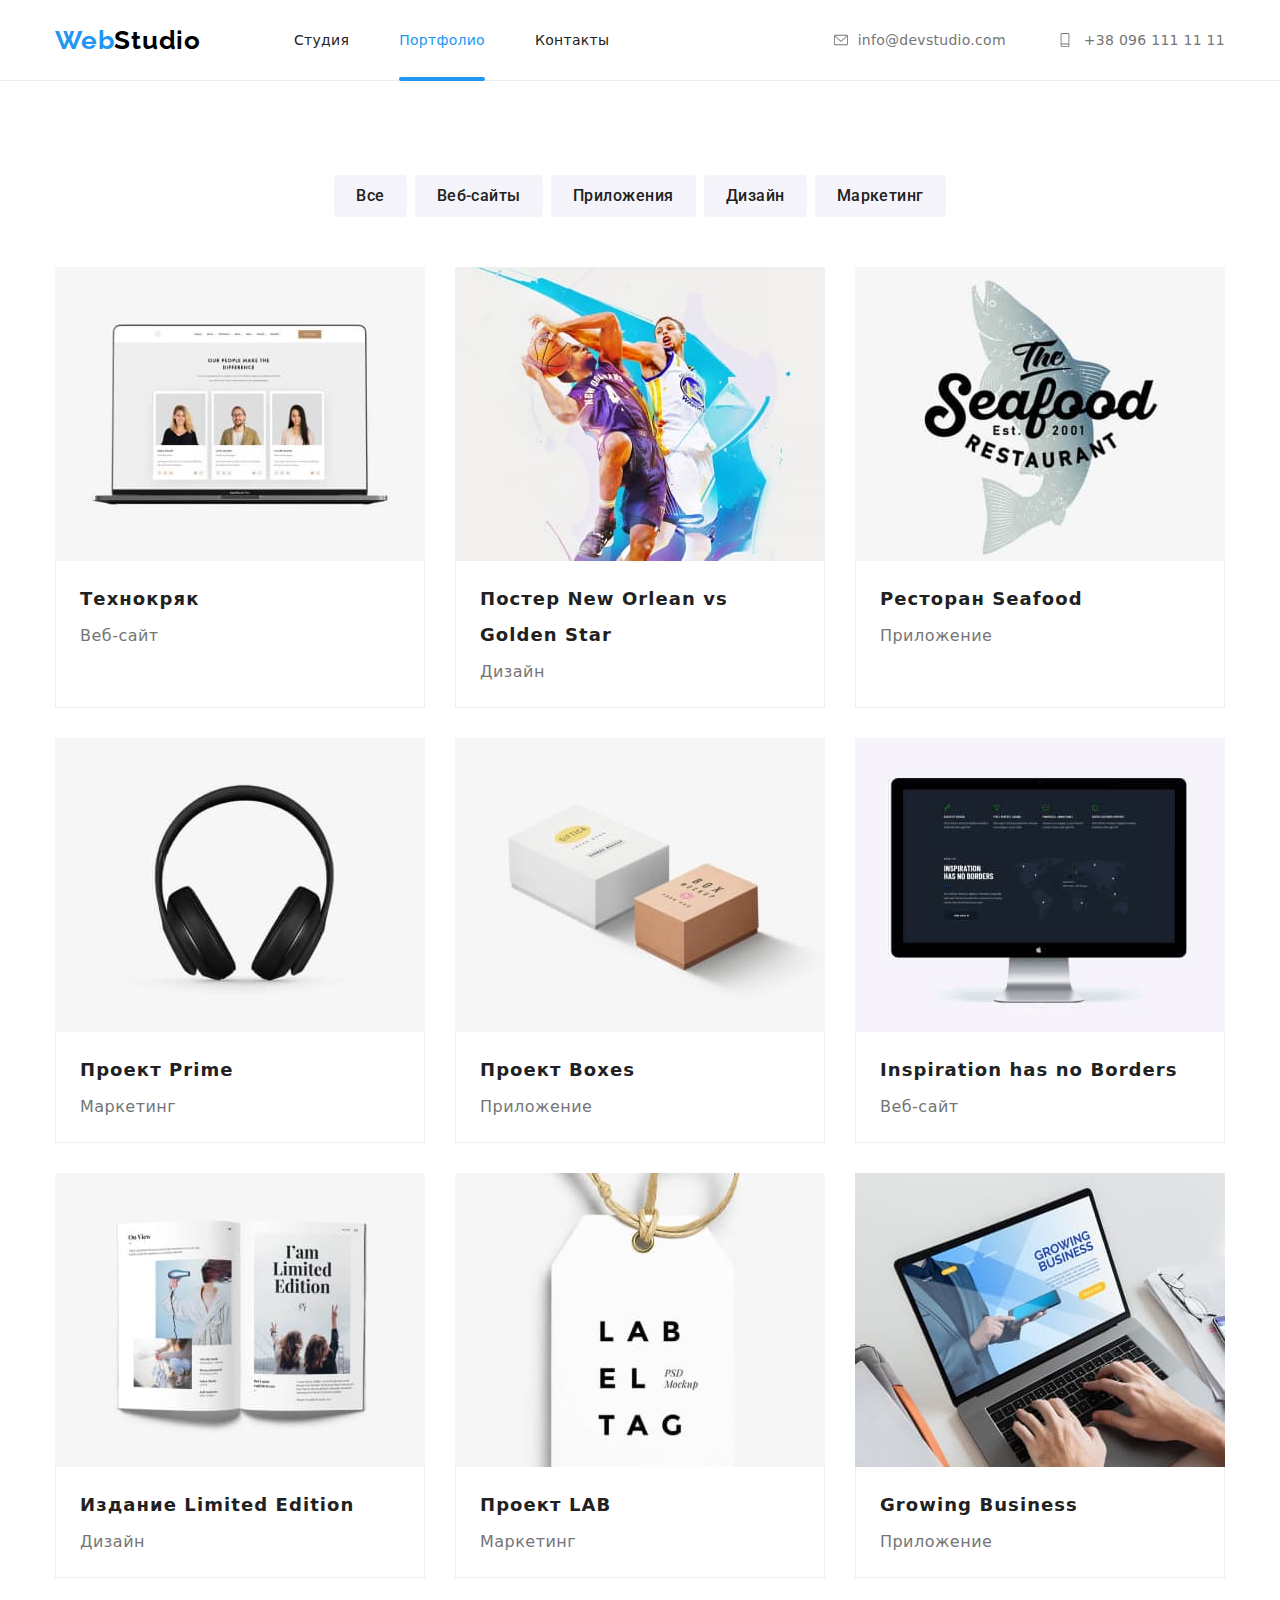
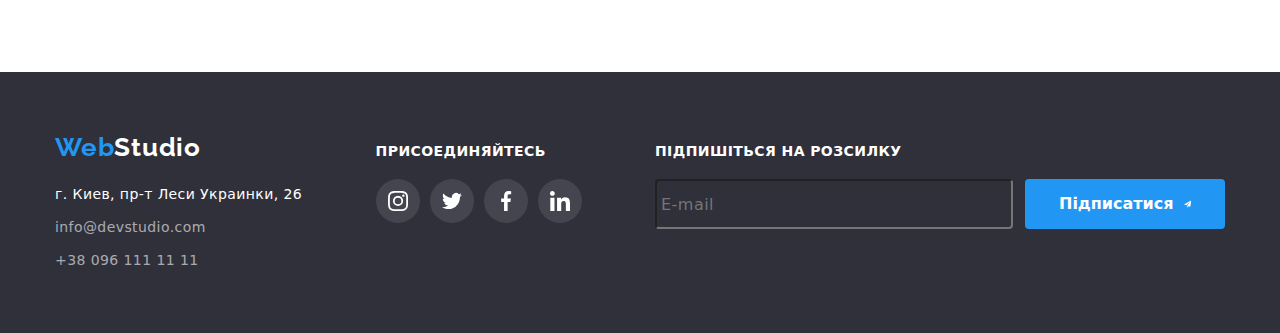
==== commit 26f5e393: "fin" ====
--- a/portfolio.html
+++ b/portfolio.html
@@ -43,7 +43,10 @@
         </nav>
         <ul class="header-link list connect">
           <li class="connect__mail link">
-            <a href="mailto:info@devstudio.com" class="site-mailtel-link link">
+            <a
+              href="mailto:info@devstudio.com"
+              class="site-mailtel-link site-mail-link link"
+            >
               <svg class="contact-icon contact-icon-mail">
                 <use href="./images/icons.svg#icon-envelope"></use>
               </svg>
@@ -51,7 +54,10 @@
             >
           </li>
           <li class="connect__tel link">
-            <a href="tel:+380961111111" class="site-mailtel-link link">
+            <a
+              href="tel:+380961111111"
+              class="site-mailtel-link site-tel-link link"
+            >
               <svg class="contact-icon contact-icon-tel">
                 <use href="./images/icons.svg#icon-smartphone"></use>
               </svg>
@@ -165,8 +171,12 @@
                       "
                       media="(max-width: 767px)"
                     />
-                    <img src="./images/techno-mob.jpg" alt="techno" width:
-                    ="450" height: ="294" />
+                    <img
+                      src="./images/techno-mob.jpg"
+                      alt="techno"
+                      width="450"
+                      height="294"
+                    />
                   </picture>
                   <p class="portfolio-hover-text">
                     Ресурс предлагает комплексные предложения с разным уровнем
@@ -205,8 +215,12 @@
                       "
                       media="(max-width: 767px)"
                     />
-                    <img src="./images/basketball-mob.jpg" alt="basketball"
-                    width: ="450" height: ="294" />
+                    <img
+                      src="./images/basketball-mob.jpg"
+                      alt="basketball"
+                      width="450"
+                      height="294"
+                    />
                   </picture>
                   <p class="portfolio-hover-text">
                     Ресурс предлагает комплексные предложения с разным уровнем
@@ -242,8 +256,12 @@
                       "
                       media="(max-width: 767px)"
                     />
-                    <img src="./images/fish-mob.jpg" alt="Seafood" width: ="450"
-                    height: ="294" />
+                    <img
+                      src="./images/fish-mob.jpg"
+                      alt="Seafood"
+                      width="450"
+                      height="294"
+                    />
                   </picture>
                   <p class="portfolio-hover-text">
                     Ресурс предлагает комплексные предложения с разным уровнем
@@ -279,8 +297,12 @@
                       "
                       media="(max-width: 767px)"
                     />
-                    <img src="./images/Prime-mob.jpg" alt="Prime" width: ="450"
-                    height: ="294" />
+                    <img
+                      src="./images/Prime-mob.jpg"
+                      alt="Prime"
+                      width="450"
+                      height="294"
+                    />
                   </picture>
                   <p class="portfolio-hover-text">
                     Ресурс предлагает комплексные предложения с разным уровнем
@@ -316,8 +338,12 @@
                       "
                       media="(max-width: 767px)"
                     />
-                    <img src="./images/boxes-mob.jpg" alt="Boxes" width: ="450"
-                    height: ="294" />
+                    <img
+                      src="./images/boxes-mob.jpg"
+                      alt="Boxes"
+                      width="450"
+                      height="294"
+                    />
                   </picture>
                   <p class="portfolio-hover-text">
                     Ресурс предлагает комплексные предложения с разным уровнем
@@ -356,8 +382,11 @@
                       "
                       media="(max-width: 767px)"
                     />
-                    <img src="./images/inspirationhasnoborders-mob.jpg"
-                    alt="inspirationhasnoborders" width: ="450" height: ="294"
+                    <img
+                      src="./images/inspirationhasnoborders-mob.jpg"
+                      alt="inspirationhasnoborders"
+                      width="450"
+                      height="294"
                     />
                   </picture>
                   <p class="portfolio-hover-text">
@@ -397,8 +426,12 @@
                       "
                       media="(max-width: 767px)"
                     />
-                    <img src="./images/limitededition-mob.jpg"
-                    alt="limitededition" width: ="450" height: ="294" />
+                    <img
+                      src="./images/limitededition-mob.jpg"
+                      alt="limitededition"
+                      width="450"
+                      height="294"
+                    />
                   </picture>
                   <p class="portfolio-hover-text">
                     Ресурс предлагает комплексные предложения с разным уровнем
@@ -434,8 +467,12 @@
                       "
                       media="(max-width: 767px)"
                     />
-                    <img src="./images/lab-mob.jpg" alt="lab" width: ="450"
-                    height: ="294" />
+                    <img
+                      src="./images/lab-mob.jpg"
+                      alt="lab"
+                      width="450"
+                      height="294"
+                    />
                   </picture>
                   <p class="portfolio-hover-text">
                     Ресурс предлагает комплексные предложения с разным уровнем
@@ -474,8 +511,12 @@
                       "
                       media="(max-width: 767px)"
                     />
-                    <img src="./images/growingbusiness-mob.jpg"
-                    alt="growingbusiness" width: ="450" height: ="294" />
+                    <img
+                      src="./images/growingbusiness-mob.jpg"
+                      alt="growingbusiness"
+                      width="450"
+                      height="294"
+                    />
                   </picture>
                   <p class="portfolio-hover-text">
                     Ресурс предлагает комплексные предложения с разным уровнем
--- a/css/main.min.css
+++ b/css/main.min.css
@@ -1 +1 @@
-*{box-sizing:border-box}p,h1,h2,h3,h4,h5,h6{margin:0}ul{margin:0;padding-left:0}a{color:currentColor}address{font-style:normal}button{cursor:pointer}img{display:block;max-width:100%;height:auto;width:100%}main{display:flex;flex-direction:column;align-items:center}body{font-family:"Roboto",sans-serif;color:var(--first-btn-color)}section{width:100vw}/*! modern-normalize v1.1.0 | MIT License | https://github.com/sindresorhus/modern-normalize */*,::before,::after{box-sizing:border-box}html{line-height:1.15;-webkit-text-size-adjust:100%;-moz-tab-size:4;tab-size:4}body{margin:0;font-family:system-ui,-apple-system,"Segoe UI",Roboto,Helvetica,Arial,sans-serif,"Apple Color Emoji","Segoe UI Emoji"}hr{height:0;color:inherit}abbr[title]{text-decoration:underline dotted}b,strong{font-weight:bolder}code,kbd,samp,pre{font-family:ui-monospace,SFMono-Regular,Consolas,"Liberation Mono",Menlo,monospace;font-size:1em}small{font-size:80%}sub,sup{font-size:75%;line-height:0;position:relative;vertical-align:baseline}sub{bottom:-0.25em}sup{top:-0.5em}table{text-indent:0;border-color:inherit}button,input,optgroup,select,textarea{font-family:inherit;font-size:100%;line-height:1.15;margin:0}button,select{text-transform:none}button,[type=button],[type=reset],[type=submit]{-webkit-appearance:button}::-moz-focus-inner{border-style:none;padding:0}:-moz-focusring{outline:1px dotted ButtonText}:-moz-ui-invalid{box-shadow:none}legend{padding:0}progress{vertical-align:baseline}::-webkit-inner-spin-button,::-webkit-outer-spin-button{height:auto}[type=search]{-webkit-appearance:textfield;outline-offset:-2px}::-webkit-search-decoration{-webkit-appearance:none}::-webkit-file-upload-button{-webkit-appearance:button;font:inherit}summary{display:list-item}.link{text-decoration:none}.list{list-style:none}.section{padding-top:60px;padding-bottom:60px}@media screen and (min-width: 1200px){.section{padding-top:94px;padding-bottom:94px}}.no-scroll{overflow:hidden}:root{--first-title-color: #212121;--second-title-color: #757575;--axent-color: #2196f3;--first-btn-color: #212121;--second-btn-color: #ffffff;--background-color: #f5f4fa;--background: #2f303a;--title-color: #ffffff}.visually-hidden{position:absolute;white-space:nowrap;width:1px;height:1px;overflow:hidden;border:0;padding:0;clip:rect(0 0 0 0);clip-path:inset(50%);margin:-1px}.blue-logo{color:var(--axent-color)}.logo{font-family:"Raleway",sans-serif;font-weight:700;font-size:26px;line-height:1.19;letter-spacing:.03em;color:#000;margin-right:93px;padding-top:24px;padding-bottom:24px}.container{width:100%;margin-left:auto;margin-right:auto;padding-left:15px;padding-right:15px}@media screen and (min-width: 480px){.container{max-width:480px}}@media screen and (min-width: 768px){.container{max-width:768px}}@media screen and (min-width: 1200px){.container{max-width:1200px}}.hero__btn{font-family:inherit;font-weight:700;font-size:16px;line-height:1.875;text-align:center;min-width:200px;height:50px;border-radius:4px;border-color:rgba(0,0,0,0);padding:10px 32px;box-sizing:border-box;color:var(--title-color);background:var(--axent-color);box-shadow:0px 4px 4px 0px rgba(0,0,0,.25);transition:background-color 250ms cubic-bezier(0.4, 0, 0.2, 1)}.hero__btn:hover,.hero__btn:focus{background-color:#188ce8}.header{color:var(--title-color);border-bottom:1px solid #ececec}.header>.container{display:flex;align-items:center}.header-logo{display:flex;align-items:center}@media screen and (min-width: 768px){.navigation__container{justify-content:space-between}}.header-link{display:none}@media screen and (min-width: 768px){.header-link{display:flex}}@media screen and (min-width: 1200px){.header-link{display:flex}}.header-item:not(:last-child){margin-right:50px}.connect{display:none}@media screen and (min-width: 768px){.connect{display:block}}@media screen and (min-width: 1200px){.connect{margin-left:auto;display:flex;align-items:center;gap:50px}}.site-nav{font-weight:500;font-size:14px;line-height:1.1428571429;letter-spacing:.02em;display:block;padding-top:32px;padding-bottom:32px;color:var(--first-title-color);transition:color 250ms cubic-bezier(0.4, 0, 0.2, 1)}.site-nav:hover,.site-nav:focus{color:var(--axent-color)}.current-axent-color{color:var(--axent-color)}@media screen and (min-width: 768px){.connect__mail{margin-bottom:10px}}@media screen and (min-width: 1200px){.connect__mail{margin-bottom:0}}@media screen and (min-width: 768px){.connect__mailtel{display:flex;flex-wrap:wrap;justify-content:end;text-align:right}}@media screen and (min-width: 768px){.site-mail-link{padding-top:21px}}@media screen and (min-width: 1200px){.site-mail-link{padding-top:0px}}@media screen and (min-width: 768px){.site-tel-link{padding-bottom:21px;padding-right:16px}}@media screen and (min-width: 1200px){.site-tel-link{padding-bottom:0px;padding-right:0px}}.site-mailtel-link{font-weight:500;letter-spacing:.02em;display:flex;align-items:center;color:var(--second-title-color);transition:color 250ms cubic-bezier(0.4, 0, 0.2, 1)}@media screen and (min-width: 768px){.site-mailtel-link{justify-content:start;font-size:12px;line-height:1.1666666667}}@media screen and (min-width: 1200px){.site-mailtel-link{padding-top:32px;padding-bottom:32px;font-size:14px;line-height:1.1428571429}}.site-mailtel-link:hover,.site-mailtel-link:focus{color:var(--axent-color)}.current{position:relative}.current::after{position:absolute;content:"";border-radius:2px;width:100%;height:4px;left:0;bottom:-1px;background-color:#2196f3}.contact-icon{fill:currentColor}@media screen and (min-width: 768px){.contact-icon{margin-right:8px}}@media screen and (min-width: 1200px){.contact-icon{margin-right:10px}}@media screen and (min-width: 768px){.contact-icon-mail{width:14px;height:16px}}@media screen and (min-width: 1200px){.contact-icon-mail{width:14px;height:16px}}@media screen and (min-width: 768px){.contact-icon-tel{width:18px;height:14px}}@media screen and (min-width: 1200px){.contact-icon-tel{width:18px;height:14px}}.menu-open{margin-left:auto;border:rgba(0,0,0,0);background-color:rgba(0,0,0,0);padding:0}@media screen and (min-width: 768px){.menu-open{display:none}}.mob-menu{position:fixed;width:100vw;max-width:767px;height:100vh;background-color:#fff;top:0;z-index:22;padding-top:48px;padding-bottom:48px;padding-left:40px;transform:translate(-1%, -1%) scale(1);transition:transform 250ms cubic-bezier(0.4, 0, 0.2, 1)}@media screen and (min-width: 768px){.mob-menu{display:none}}.mob-menu>.container{display:flex;flex-direction:column;height:100%;justify-content:space-between;overflow:auto}.is-hidden .mob-menu{transform:translate(-1%, -1%) scale(0) 250ms cubic-bezier(0.4, 0, 0.2, 1);transition:opacity 250ms cubic-bezier(0.4, 0, 0.2, 1),visibility 250ms cubic-bezier(0.4, 0, 0.2, 1)}.menu-close{position:absolute;right:25px;top:21px;width:40px;height:40px;border:rgba(0,0,0,0);background-color:rgba(0,0,0,0);padding:0;cursor:pointer}.menu-close:hover,.menu-close:focus{fill:#2196f3;transition:transform 250ms cubic-bezier(0.4, 0, 0.2, 1)}.mob-menu__link{font-weight:500;font-size:40px;line-height:calc 1.175;letter-spacing:.02em;color:#212121}.mob-menu__item:not(:last-child){margin-bottom:32px}.mob-connect__tel{font-weight:500;font-size:34px;line-height:1.1764705882;letter-spacing:.02em;color:var(--axent-color)}.mob-connect__mail{font-weight:500;font-size:24px;line-height:1.1666666667;letter-spacing:.02em;color:var(--second-title-color)}.mob-soc{display:flex;flex-wrap:wrap;margin-top:67px}.mob-soc__link{font-weight:500;font-size:18px;line-height:1.2222222222;letter-spacing:.02em;color:#2196f3;text-align:left}.mob-soc__link:not(:last-child){margin-bottom:20px;padding-right:5px;border-right:1px solid rgba(33,33,33,.2)}.mob-soc__link:not(:first-child){padding-left:5px}.hero{text-align:center;padding-top:118px;padding-bottom:118px;max-width:1600px;background:var(--background);background-image:linear-gradient(rgba(47, 48, 58, 0.4), rgba(47, 48, 58, 0.4)),url(../images/header.jpg);background-repeat:no-repeat;background-position:center;background-size:cover;box-shadow:0px 4px 4px 0px rgba(0,0,0,.25)}@media screen and (min-width: 1200px){.hero{padding-top:200px;padding-bottom:200px}}@media screen and (min-width: 480px){.hero{background-image:linear-gradient(rgba(47, 48, 58, 0.4), rgba(47, 48, 58, 0.4)),url(../images/header-mob.jpg)}}@media screen and (min-width: 480px)and (min-device-pixel-ratio: 2),screen and (min-width: 480px)and (-webkit-min-device-pixel-ratio: 2),screen and (min-width: 480px)and (min-resolution: 192dpi),screen and (min-width: 480px)and (min-resolution: 2dppx){.hero{background-image:linear-gradient(rgba(47, 48, 58, 0.4), rgba(47, 48, 58, 0.4)),url(../images/header-mob2x.jpg)}}@media screen and (min-width: 768px){.hero{background-image:linear-gradient(rgba(47, 48, 58, 0.4), rgba(47, 48, 58, 0.4)),url(../images/header-tab.jpg)}}@media screen and (min-width: 768px)and (min-device-pixel-ratio: 2),screen and (min-width: 768px)and (-webkit-min-device-pixel-ratio: 2),screen and (min-width: 768px)and (min-resolution: 192dpi),screen and (min-width: 768px)and (min-resolution: 2dppx){.hero{background-image:linear-gradient(rgba(47, 48, 58, 0.4), rgba(47, 48, 58, 0.4)),url(../images/header-tab2x.jpg)}}@media screen and (min-width: 1200px){.hero{background-image:linear-gradient(rgba(47, 48, 58, 0.4), rgba(47, 48, 58, 0.4)),url(../images/header.jpg)}}@media screen and (min-width: 1200px)and (min-device-pixel-ratio: 2),screen and (min-width: 1200px)and (-webkit-min-device-pixel-ratio: 2),screen and (min-width: 1200px)and (min-resolution: 192dpi),screen and (min-width: 1200px)and (min-resolution: 2dppx){.hero{background-image:linear-gradient(rgba(47, 48, 58, 0.4), rgba(47, 48, 58, 0.4)),url(../images/header2x.jpg)}}.hero__content{color:var(--title-color)}.hero__title{text-align:center;text-transform:uppercase;letter-spacing:.06em;margin:auto;margin-bottom:30px;font-weight:900;font-size:20px;line-height:1.9}@media screen and (min-width: 480px){.hero__title{font-size:26px;line-height:1.6153846154}}@media screen and (min-width: 768px){.hero__title{font-size:26px;line-height:1.6153846154;max-width:360px}}@media screen and (min-width: 1200px){.hero__title{font-size:44px;line-height:1.3636363636;max-width:696px}}.afterhero__section{display:block}.afterhero__wrap{display:flex;flex-wrap:wrap;gap:30px}.afterhero__title{font-weight:700;font-size:14px;line-height:1.1428571429;letter-spacing:.03em;margin-bottom:10px;color:var(--first-title-color);text-align:center}@media screen and (min-width: 768px){.afterhero__title{text-align:left}}.afterhero__text{font-weight:400;font-size:14px;line-height:1.7142857143;letter-spacing:.03em;color:var(--second-title-color)}.afterhero__link{width:100%}@media screen and (min-width: 768px){.afterhero__link{width:calc((100% - 30px)/2)}}@media screen and (min-width: 1200px){.afterhero__link{width:calc((100% - 90px)/4)}}.afterhero__card{width:100%;height:120px;border-radius:4px;margin-bottom:30px;justify-content:center;align-items:center;background-color:#f5f4fa;display:flex}.about-us{display:none}@media screen and (min-width: 1200px){.about-us{display:block}}.about-us__section{padding-bottom:94px}.about-us__title{font-weight:700;font-size:36px;text-align:center;line-height:1.1666666667;letter-spacing:.03em;margin-bottom:50px;color:var(--first-title-color)}.about-us__img{display:flex;justify-content:center;gap:30px}.about-us__wrap{position:relative}.about-us__txt{font-weight:700;font-size:14px;line-height:1.1428571429;text-align:center;letter-spacing:.03em;color:var(--title-color);background-color:rgba(47,48,58,.8);position:absolute;width:100%;height:70px;bottom:0;left:0;display:flex;align-items:center;justify-content:center}.team{display:block;color:var(--first-title-color);background-color:var(--background-color)}.team__header{font-weight:700;font-size:36px;text-align:center;line-height:1.1666666667;letter-spacing:.03em;margin-bottom:50px}.team__wrap{display:flex;flex-wrap:wrap;gap:30px}.team__item{background-color:#fff;width:100%}@media screen and (min-width: 768px){.team__item{width:calc((100% - 30px)/2)}}@media screen and (min-width: 1200px){.team__item{width:calc((100% - 90px)/4)}}.team__container{padding-top:30px;padding-bottom:30px;padding-left:32px;padding-right:32px;box-shadow:0px 1px 3px rgba(0,0,0,.12),0px 1px 1px rgba(0,0,0,.14),0px 2px 1px rgba(0,0,0,.2)}.team__name{font-weight:500;font-size:16px;line-height:1.1875;letter-spacing:.03em;margin-bottom:10px;text-align:center;color:var(--first-title-color)}.team__text{font-weight:400;font-size:16px;line-height:1.19;letter-spacing:.03em;margin-bottom:16px;color:var(--second-title-color);text-align:center}.team__soc{display:flex;justify-content:center}.team__link{width:44px;height:44px;border-radius:50%;display:flex;align-items:center;justify-content:center;transition:background-color 250ms cubic-bezier(0.4, 0, 0.2, 1)}.team__link:hover,.team__link:focus{background-color:#2196f3}.team__soc :not(:last-child){margin-right:10px}.team__icon{fill:#afb1b8;transition:fill 250ms cubic-bezier(0.4, 0, 0.2, 1)}.team__link:hover .team__icon,.team__link:focus .team__icon{fill:#fff}.client{display:block}.client__header{font-weight:700;font-size:36px;text-align:center;line-height:1.1666666667;letter-spacing:.03em;margin-bottom:50px;color:var(--first-title-color)}.client__logo{display:flex;flex-wrap:wrap;gap:30px}.client__icon{display:flex;justify-content:center}.icon__logo{fill:#afb1b8}.client__link:hover .icon__logo,.client__link:focus .icon__logo{fill:#2196f3}.client__link{border:1px solid #afb1b8;border-radius:4px;cursor:pointer;display:flex;align-items:center;justify-content:center;height:92px;width:calc((100% - 30px)/2);transition:fill 250ms cubic-bezier(0.4, 0, 0.2, 1),border-color 250ms cubic-bezier(0.4, 0, 0.2, 1)}@media screen and (min-width: 768px){.client__link{width:calc((100% - 60px)/3)}}@media screen and (min-width: 1200px){.client__link{width:calc((100% - 150px)/6)}}.client__link:hover,.client__link:focus{border-color:#2196f3}.footer{padding-top:60px;padding-bottom:60px;background:var(--background)}.footer-logo{font-family:"Raleway",sans-serif;font-weight:700;font-size:26px;line-height:1.1923076923;letter-spacing:.03em;color:var(--title-color)}.addres{margin-top:20px}.addres-link-adres{font-style:normal;font-size:14px;line-height:1.71;letter-spacing:.03em;color:var(--title-color)}.addres-link-adres:hover,.addres-link-adres:focus{color:var(--axent-color)}.addres-link-footer{font-style:normal;font-size:14px;line-height:1.71;letter-spacing:.03em;color:rgba(255,255,255,.6);transition:color 250ms cubic-bezier(0.4, 0, 0.2, 1)}.addres-link-footer:hover,.addres-link-footer:focus{color:var(--axent-color)}.addres-footer:not(:last-child){margin-bottom:9px}@media screen and (min-width: 480px){.footer-conteiner{display:block;justify-content:center}}@media screen and (min-width: 768px){.footer-conteiner{display:flex;align-items:baseline;flex-wrap:wrap}}@media screen and (min-width: 1200px){.footer-conteiner{display:flex;align-items:baseline}}@media screen and (max-width: 767px){.footer-cont:not(:first-child){margin-top:60px}}@media screen and (max-width: 1199px){.footer-cont{margin-right:auto;margin-left:auto;text-align:center;justify-content:space-between}}@media screen and (min-width: 1200px){.footer-cont:not(:last-child){margin-right:auto;justify-content:space-around}}@media screen and (min-width: 768px){.footer-cont:last-child{margin-top:60px}}@media screen and (min-width: 1200px){.footer-cont:last-child{margin-top:0}}.footer-hed{font-weight:700;font-size:14px;line-height:1.1428571429;letter-spacing:.03em;text-transform:uppercase;color:var(--title-color);margin-bottom:20px}.footer-soc{display:flex;justify-content:center;gap:10px}.footer-soc-link{width:44px;height:44px;border-radius:50%;background-color:rgba(255,255,255,.1);display:flex;align-items:center;justify-content:center;transition:background-color 250ms cubic-bezier(0.4, 0, 0.2, 1)}.footer-soc-link:hover,.footer-soc-link:focus{background-color:#2196f3}.footer-soc-icon{fill:#fff}.footer-soc-link:hover .footer-soc-icon,.footer-soc-link:focus .footer-soc-icon{fill:#fff}.footer-form{display:flex}.footer-field{display:flex;flex-wrap:wrap;justify-content:center}@media screen and (max-width: 1199px){.footer-field{gap:20px}}@media screen and (min-width: 1200px){.footer-field{width:570px;justify-content:left;flex-wrap:nowrap}}.footer-btn{display:flex;align-items:center;justify-content:center;font-weight:700;font-size:16px;line-height:1.875;text-align:center;min-width:200px;height:50px;border-radius:4px;border-color:rgba(0,0,0,0);padding:10px 32px;box-sizing:border-box;color:var(--title-color);background:var(--axent-color);margin-left:12px;transition:background-color 250ms cubic-bezier(0.4, 0, 0.2, 1),box-shadow 250ms cubic-bezier(0.4, 0, 0.2, 1)}.footer-btn:hover,.footer-btn:focus{background-color:#188ce8;box-shadow:0px 4px 4px 0px rgba(0,0,0,.25)}.btn-svg{fill:currentColor;margin-left:10px}.footer-label{font-weight:700;font-size:14px;line-height:1.1428571429;letter-spacing:.03em;text-transform:uppercase;color:var(--title-color);margin-bottom:20px;text-align:center}@media screen and (min-width: 1200px){.footer-label{text-align:left}}.email-input{width:100%;max-width:358px;height:50px;font-family:"Roboto" sans-serif;font-style:normal;font-size:16px;line-height:1.25;display:flex;align-items:center;letter-spacing:.03em;border-radius:4px;padding:4px;background-color:#2f303a;color:rgba(255,255,255,.6)}.backdrop{position:fixed;top:0;width:100%;height:100%;border-color:rgba(0,0,0,.2);transition:opacity 250ms cubic-bezier(0.4, 0, 0.2, 1),visibility 250ms cubic-bezier(0.4, 0, 0.2, 1)}.modal{background-color:#fff;box-shadow:0px 1px 3px rgba(0,0,0,.12),0px 1px 1px rgba(0,0,0,.14),0px 2px 1px rgba(0,0,0,.2);border-radius:4px;position:absolute;overflow-y:auto;top:50%;left:50%;padding:40px;transform:translate(-50%, -50%) scale(1);transition:transform 250ms cubic-bezier(0.4, 0, 0.2, 1)}@media screen and (max-width: 479px){.modal{width:98vw;height:98vh}}@media screen and (min-width: 480px){.modal{width:450px;height:609px}}@media screen and (min-width: 768px){.modal{width:450px;height:609px}}@media screen and (min-width: 1200px){.modal{width:528px;height:581px}}.backdrop .is-hidden .modal{transform:translate(-50%, -50%) scale(0)}.modal-close{position:absolute;right:8px;top:8px;width:30px;height:30px;background-color:#fff;border:1px solid rgba(0,0,0,.1);border-radius:50%}.modal-close:hover,.modal-close:focus{fill:#188ce8;transition:fill 250ms cubic-bezier(0.4, 0, 0.2, 1)}.is-hidden{opacity:0;visibility:hidden;pointer-events:none}.modal-title{display:flex;justify-content:center;font-weight:700;font-size:20px;line-height:1.5;text-align:center;letter-spacing:.03em;color:#212121;margin-bottom:12px}@media screen and (min-width: 1200px){.modal-title{line-height:1.15;margin-bottom:15px}}.modal-input{width:100%;height:40px;background-color:#fff;border:1px solid rgba(33,33,33,.2);border-radius:4px;outline:rgba(0,0,0,0);font-family:"Roboto",sans-serif;font-weight:400;font-size:12px;line-height:14px;letter-spacing:.01em;padding:10px;padding-left:30px;color:rgba(117,117,117,.5);transition:border 250ms cubic-bezier(0.4, 0, 0.2, 1),box-shadow 250ms cubic-bezier(0.4, 0, 0.2, 1)}.modal-input::placeholder{color:#757575}.modal-input:hover,.modal-input:focus{border:1px solid #188ce8;background:#fff;box-shadow:0px 1px 3px rgba(0,0,0,.12),0px 1px 1px rgba(0,0,0,.14),0px 2px 1px rgba(0,0,0,.2)}.input-wrap{position:relative;gap:30px}.modal-icon{position:absolute;left:8px;top:50%;transform:translateY(-50%);transition:fill 250ms cubic-bezier(0.4, 0, 0.2, 1)}.modal-input:focus+.modal-icon{fill:#188ce8}.modal-label{font-size:12px;line-height:1.1666666667;letter-spacing:.01em;display:block;color:#757575;margin-bottom:4px}textarea{display:block}.modal-txt{height:120px;width:100%;border:1px solid rgba(33,33,33,.2);border-radius:4px;resize:none;font-family:"Roboto",sans-serif;font-weight:400;font-size:12px;line-height:14px;letter-spacing:.01em;padding:10px;color:rgba(117,117,117,.5)}.check-txt{font-family:"Roboto",sans-serif;font-weight:400;font-size:12px;line-height:1.1666666667;letter-spacing:.03em;color:#757575;display:flex;align-items:center}@media screen and (min-width: 1200px){.check-txt{font-size:14px;line-height:1.71}}.check-txt span{width:16px;height:15px;border:2px solid #212121;border-radius:2px;margin-right:10px;display:flex;align-items:center;justify-content:center}.modal-check:focus+.check-txt span{border-color:#2196f3}.modal-check:checked+.check-txt span{background-color:#2196f3;border:none}.modal-check:focus+.check-txt span{border-color:#2196f3}.check-icon{fill:rgba(0,0,0,0)}.modal-check:checked+.check-txt .check-icon{fill:#fff}.treaty{display:flex;justify-content:center;font-weight:400;font-size:12px;line-height:1.1666666667;letter-spacing:.03em;color:var(--axent-color);padding-left:5px}@media screen and (min-width: 1200px){.treaty{font-size:14px;line-height:1.71}}.check-treaty{display:flex;justify-content:center}.modal-field{margin-bottom:10px}.check-treaty{margin-top:20px}.modal-btn{font-weight:700;font-size:16px;line-height:1.875;text-align:center;min-width:200px;height:50px;border-radius:4px;border-color:rgba(0,0,0,0);padding:10px 32px;box-sizing:border-box;display:flex;justify-content:center;color:var(--title-color);background:var(--axent-color);transition:background-color 250ms cubic-bezier(0.4, 0, 0.2, 1),box-shadow 250ms cubic-bezier(0.4, 0, 0.2, 1)}.modal-btn:hover,.modal-btn:focus{background-color:#188ce8;box-shadow:0px 4px 4px 0px rgba(0,0,0,.25)}.btn-form{margin-top:30px;display:flex;justify-content:center;text-align:center}.hero-portfolio{padding-top:60px;padding-bottom:60px}@media screen and (min-width: 1200px){.hero-portfolio{padding-top:94px;padding-bottom:94px}}.btn{font-family:"Roboto";font-style:normal;font-weight:500;cursor:pointer;font-size:16px;line-height:1.62;text-align:center;letter-spacing:.03em;border-radius:4px;padding-top:6px;padding-bottom:6px;padding-left:20px;padding-right:20px;color:var(--first-btn-color);background-color:var(--background-color);border-color:rgba(0,0,0,0);transition:color 250ms cubic-bezier(0.4, 0, 0.2, 1),background-color 250ms cubic-bezier(0.4, 0, 0.2, 1),box-shadow 250ms cubic-bezier(0.4, 0, 0.2, 1)}.btn-link:hover,.btn-link:focus{color:var(--second-btn-color);background-color:var(--axent-color);box-shadow:0px 4px 4px 0px rgba(0,0,0,.25)}.btn-wrap{display:flex;flex-wrap:wrap;margin-bottom:50px;gap:8px}@media screen and (min-width: 768px){.btn-wrap{justify-content:center}}@media screen and (min-width: 1200px){.btn-wrap{justify-content:center}}.portfolio-div{padding:20px 24px;border:1px solid #eee;border-top:0;flex-grow:1}.portfolio-wrap{display:flex;flex-wrap:wrap;gap:30px}@media screen and (min-width: 480px){.portfolio-wrap{justify-content:center}}@media screen and (min-width: 768px){.portfolio-wrap{justify-content:start}}.portfolio__link{display:flex}@media screen and (min-width: 768px){.portfolio__link{width:calc((100% - 30px)/2)}}@media screen and (min-width: 1200px){.portfolio__link{width:calc((100% - 60px)/3)}}.portfolio{font-weight:700;font-size:18px;line-height:2;letter-spacing:.06em;text-align:left;margin-bottom:4px;color:var(--first-title-color)}.img-portfolio{display:flex;flex-wrap:wrap;width:100%;transition:box-shadow 250ms cubic-bezier(0.4, 0, 0.2, 1)}.img-portfolio:hover,.img-portfolio:focus{box-shadow:0px 4px 4px 0px rgba(0,0,0,.25)}.img-portfolio-wrap{position:relative;overflow:hidden}.portfolio-hover-text{position:absolute;top:0;left:0;letter-spacing:.03em;font-size:18px;line-height:1.56;height:100%;color:#fff;background-color:rgba(33,150,243,.9);padding-left:24px;padding-right:24px;padding-top:63px;padding-bottom:63px;transform:translateY(101%);transition:transform 250ms cubic-bezier(0.4, 0, 0.2, 1);overflow:auto}.img-portfolio:hover .portfolio-hover-text,.img-portfolio:focus .portfolio-hover-text{transform:translateY(0%)}.portfolio-text{font-size:16px;line-height:1.88;letter-spacing:.03em;color:var(--second-title-color)}/*# sourceMappingURL=main.min.css.map */+*{box-sizing:border-box}p,h1,h2,h3,h4,h5,h6{margin:0}ul{margin:0;padding-left:0}a{color:currentColor}address{font-style:normal}button{cursor:pointer}img{display:block;max-width:100%;height:auto;width:100%}main{display:flex;flex-direction:column;align-items:center}body{font-family:"Roboto",sans-serif;color:var(--first-btn-color)}section{width:100vw}/*! modern-normalize v1.1.0 | MIT License | https://github.com/sindresorhus/modern-normalize */*,::before,::after{box-sizing:border-box}html{line-height:1.15;-webkit-text-size-adjust:100%;-moz-tab-size:4;tab-size:4}body{margin:0;font-family:system-ui,-apple-system,"Segoe UI",Roboto,Helvetica,Arial,sans-serif,"Apple Color Emoji","Segoe UI Emoji"}hr{height:0;color:inherit}abbr[title]{text-decoration:underline dotted}b,strong{font-weight:bolder}code,kbd,samp,pre{font-family:ui-monospace,SFMono-Regular,Consolas,"Liberation Mono",Menlo,monospace;font-size:1em}small{font-size:80%}sub,sup{font-size:75%;line-height:0;position:relative;vertical-align:baseline}sub{bottom:-0.25em}sup{top:-0.5em}table{text-indent:0;border-color:inherit}button,input,optgroup,select,textarea{font-family:inherit;font-size:100%;line-height:1.15;margin:0}button,select{text-transform:none}button,[type=button],[type=reset],[type=submit]{-webkit-appearance:button}::-moz-focus-inner{border-style:none;padding:0}:-moz-focusring{outline:1px dotted ButtonText}:-moz-ui-invalid{box-shadow:none}legend{padding:0}progress{vertical-align:baseline}::-webkit-inner-spin-button,::-webkit-outer-spin-button{height:auto}[type=search]{-webkit-appearance:textfield;outline-offset:-2px}::-webkit-search-decoration{-webkit-appearance:none}::-webkit-file-upload-button{-webkit-appearance:button;font:inherit}summary{display:list-item}.link{text-decoration:none}.list{list-style:none}.section{padding-top:60px;padding-bottom:60px}@media screen and (min-width: 1200px){.section{padding-top:94px;padding-bottom:94px}}.no-scroll{overflow:hidden}:root{--first-title-color: #212121;--second-title-color: #757575;--axent-color: #2196f3;--first-btn-color: #212121;--second-btn-color: #ffffff;--background-color: #f5f4fa;--background: #2f303a;--title-color: #ffffff}.visually-hidden{position:absolute;white-space:nowrap;width:1px;height:1px;overflow:hidden;border:0;padding:0;clip:rect(0 0 0 0);clip-path:inset(50%);margin:-1px}.blue-logo{color:var(--axent-color)}.logo{font-family:"Raleway",sans-serif;font-weight:700;font-size:26px;line-height:1.19;letter-spacing:.03em;color:#000;margin-right:93px;padding-top:24px;padding-bottom:24px}.container{width:100%;margin-left:auto;margin-right:auto;padding-left:15px;padding-right:15px}@media screen and (min-width: 480px){.container{max-width:480px}}@media screen and (min-width: 768px){.container{max-width:768px}}@media screen and (min-width: 1200px){.container{max-width:1200px}}.hero__btn{font-family:inherit;font-weight:700;font-size:16px;line-height:1.875;text-align:center;min-width:200px;height:50px;border-radius:4px;border-color:rgba(0,0,0,0);padding:10px 32px;box-sizing:border-box;color:var(--title-color);background:var(--axent-color);box-shadow:0px 4px 4px 0px rgba(0,0,0,.25);transition:background-color 250ms cubic-bezier(0.4, 0, 0.2, 1)}.hero__btn:hover,.hero__btn:focus{background-color:#188ce8}.header{color:var(--title-color);border-bottom:1px solid #ececec}.header>.container{display:flex;align-items:center}.header-logo{display:flex;align-items:center}@media screen and (min-width: 768px){.navigation__container{justify-content:space-between}}.header-link{display:none}@media screen and (min-width: 768px){.header-link{display:flex}}@media screen and (min-width: 1200px){.header-link{display:flex}}.header-item:not(:last-child){margin-right:50px}.connect{display:none}@media screen and (min-width: 768px){.connect{display:block}}@media screen and (min-width: 1200px){.connect{margin-left:auto;display:flex;align-items:center;gap:50px}}.site-nav{font-weight:500;font-size:14px;line-height:1.1428571429;letter-spacing:.02em;display:block;padding-top:32px;padding-bottom:32px;color:var(--first-title-color);transition:color 250ms cubic-bezier(0.4, 0, 0.2, 1)}.site-nav:hover,.site-nav:focus{color:var(--axent-color)}.current-axent-color{color:var(--axent-color)}@media screen and (min-width: 768px){.connect__mail{margin-bottom:10px}}@media screen and (min-width: 1200px){.connect__mail{margin-bottom:0}}@media screen and (min-width: 768px){.connect__mailtel{display:flex;flex-wrap:wrap;justify-content:end;text-align:right}}@media screen and (min-width: 768px){.site-mail-link{padding-top:21px}}@media screen and (min-width: 1200px){.site-mail-link{padding-top:0px}}@media screen and (min-width: 768px){.site-tel-link{padding-bottom:21px;padding-right:16px}}@media screen and (min-width: 1200px){.site-tel-link{padding-bottom:0px;padding-right:0px}}.site-mailtel-link{font-weight:500;letter-spacing:.02em;display:flex;align-items:center;color:var(--second-title-color);transition:color 250ms cubic-bezier(0.4, 0, 0.2, 1)}@media screen and (min-width: 768px){.site-mailtel-link{justify-content:start;font-size:12px;line-height:1.1666666667}}@media screen and (min-width: 1200px){.site-mailtel-link{padding-top:32px;padding-bottom:32px;font-size:14px;line-height:1.1428571429}}.site-mailtel-link:hover,.site-mailtel-link:focus{color:var(--axent-color)}.current{position:relative}.current::after{position:absolute;content:"";border-radius:2px;width:100%;height:4px;left:0;bottom:-1px;background-color:#2196f3}.contact-icon{fill:currentColor}@media screen and (min-width: 768px){.contact-icon{margin-right:8px}}@media screen and (min-width: 1200px){.contact-icon{margin-right:10px}}@media screen and (min-width: 768px){.contact-icon-mail{width:14px;height:16px}}@media screen and (min-width: 1200px){.contact-icon-mail{width:14px;height:16px}}@media screen and (min-width: 768px){.contact-icon-tel{width:18px;height:14px}}@media screen and (min-width: 1200px){.contact-icon-tel{width:18px;height:14px}}.menu-open{margin-left:auto;border:rgba(0,0,0,0);background-color:rgba(0,0,0,0);padding:0}@media screen and (min-width: 768px){.menu-open{display:none}}.mob-menu{position:fixed;width:100vw;max-width:767px;height:100vh;background-color:#fff;top:0;z-index:22;padding-top:48px;padding-bottom:48px;padding-left:40px;transform:translate(-1%, -1%) scale(1);transition:transform 250ms cubic-bezier(0.4, 0, 0.2, 1);transform:translate(-1%, -1%) scale(0) 250ms cubic-bezier(0.4, 0, 0.2, 1);transition:opacity 250ms cubic-bezier(0.4, 0, 0.2, 1),visibility 250ms cubic-bezier(0.4, 0, 0.2, 1)}@media screen and (min-width: 768px){.mob-menu{display:none}}.mob-menu>.container{display:flex;flex-direction:column;height:100%;justify-content:space-between;overflow:auto}.menu-close{position:absolute;right:25px;top:21px;width:40px;height:40px;border:rgba(0,0,0,0);background-color:rgba(0,0,0,0);padding:0;cursor:pointer}.menu-close:hover,.menu-close:focus{fill:#2196f3;transition:transform 250ms cubic-bezier(0.4, 0, 0.2, 1)}.mob-menu__link{font-weight:500;font-size:40px;line-height:calc 1.175;letter-spacing:.02em;color:#212121}.mob-menu__item:not(:last-child){margin-bottom:32px}.mob-connect__tel{font-weight:500;font-size:34px;line-height:1.1764705882;letter-spacing:.02em;color:var(--axent-color)}.mob-connect__mail{font-weight:500;font-size:24px;line-height:1.1666666667;letter-spacing:.02em;color:var(--second-title-color)}.mob-soc{display:flex;flex-wrap:wrap;margin-top:67px}.mob-soc__link{font-weight:500;font-size:18px;line-height:1.2222222222;letter-spacing:.02em;color:#2196f3;text-align:left}.mob-soc__link:not(:last-child){margin-bottom:20px;padding-right:5px;border-right:1px solid rgba(33,33,33,.2)}.mob-soc__link:not(:first-child){padding-left:5px}.hero{text-align:center;padding-top:118px;padding-bottom:118px;max-width:1600px;background:var(--background);background-image:linear-gradient(rgba(47, 48, 58, 0.4), rgba(47, 48, 58, 0.4)),url(../images/header.jpg);background-repeat:no-repeat;background-position:center;background-size:cover;box-shadow:0px 4px 4px 0px rgba(0,0,0,.25)}@media screen and (min-width: 1200px){.hero{padding-top:200px;padding-bottom:200px}}@media screen and (min-width: 480px){.hero{background-image:linear-gradient(rgba(47, 48, 58, 0.4), rgba(47, 48, 58, 0.4)),url(../images/header-mob.jpg)}}@media screen and (min-width: 480px)and (min-device-pixel-ratio: 2),screen and (min-width: 480px)and (-webkit-min-device-pixel-ratio: 2),screen and (min-width: 480px)and (min-resolution: 192dpi),screen and (min-width: 480px)and (min-resolution: 2dppx){.hero{background-image:linear-gradient(rgba(47, 48, 58, 0.4), rgba(47, 48, 58, 0.4)),url(../images/header-mob2x.jpg)}}@media screen and (min-width: 768px){.hero{background-image:linear-gradient(rgba(47, 48, 58, 0.4), rgba(47, 48, 58, 0.4)),url(../images/header-tab.jpg)}}@media screen and (min-width: 768px)and (min-device-pixel-ratio: 2),screen and (min-width: 768px)and (-webkit-min-device-pixel-ratio: 2),screen and (min-width: 768px)and (min-resolution: 192dpi),screen and (min-width: 768px)and (min-resolution: 2dppx){.hero{background-image:linear-gradient(rgba(47, 48, 58, 0.4), rgba(47, 48, 58, 0.4)),url(../images/header-tab2x.jpg)}}@media screen and (min-width: 1200px){.hero{background-image:linear-gradient(rgba(47, 48, 58, 0.4), rgba(47, 48, 58, 0.4)),url(../images/header.jpg)}}@media screen and (min-width: 1200px)and (min-device-pixel-ratio: 2),screen and (min-width: 1200px)and (-webkit-min-device-pixel-ratio: 2),screen and (min-width: 1200px)and (min-resolution: 192dpi),screen and (min-width: 1200px)and (min-resolution: 2dppx){.hero{background-image:linear-gradient(rgba(47, 48, 58, 0.4), rgba(47, 48, 58, 0.4)),url(../images/header2x.jpg)}}.hero__content{color:var(--title-color)}.hero__title{text-align:center;text-transform:uppercase;letter-spacing:.06em;margin:auto;margin-bottom:30px;font-weight:900;font-size:20px;line-height:1.9}@media screen and (min-width: 480px){.hero__title{font-size:26px;line-height:1.6153846154}}@media screen and (min-width: 768px){.hero__title{font-size:26px;line-height:1.6153846154;max-width:470px}}@media screen and (min-width: 1200px){.hero__title{font-size:44px;line-height:1.3636363636;max-width:696px}}.afterhero__section{display:block}.afterhero__wrap{display:flex;flex-wrap:wrap;gap:30px}.afterhero__title{font-weight:700;font-size:14px;line-height:1.1428571429;letter-spacing:.03em;margin-bottom:10px;color:var(--first-title-color);text-align:center}@media screen and (min-width: 768px){.afterhero__title{text-align:left}}.afterhero__text{font-weight:400;font-size:14px;line-height:1.7142857143;letter-spacing:.03em;color:var(--second-title-color)}.afterhero__link{width:100%}@media screen and (min-width: 768px){.afterhero__link{width:calc((100% - 30px)/2)}}@media screen and (min-width: 1200px){.afterhero__link{width:calc((100% - 90px)/4)}}.afterhero__card{width:100%;height:120px;border-radius:4px;margin-bottom:30px;justify-content:center;align-items:center;background-color:#f5f4fa;display:flex}.about-us{display:none}@media screen and (min-width: 1200px){.about-us{display:block}}.about-us__section{padding-bottom:94px}.about-us__title{font-weight:700;font-size:36px;text-align:center;line-height:1.1666666667;letter-spacing:.03em;margin-bottom:50px;color:var(--first-title-color)}.about-us__img{display:flex;justify-content:center;gap:30px}.about-us__wrap{position:relative}.about-us__txt{font-weight:700;font-size:14px;line-height:1.1428571429;text-align:center;letter-spacing:.03em;color:var(--title-color);background-color:rgba(47,48,58,.8);position:absolute;width:100%;height:70px;bottom:0;left:0;display:flex;align-items:center;justify-content:center}.team{display:block;color:var(--first-title-color);background-color:var(--background-color)}.team__header{font-weight:700;font-size:36px;text-align:center;line-height:1.1666666667;letter-spacing:.03em;margin-bottom:50px}.team__wrap{display:flex;flex-wrap:wrap;gap:30px}.team__item{background-color:#fff;width:100%}@media screen and (min-width: 768px){.team__item{width:calc((100% - 30px)/2)}}@media screen and (min-width: 1200px){.team__item{width:calc((100% - 90px)/4)}}.team__container{padding-top:30px;padding-bottom:30px;padding-left:32px;padding-right:32px;box-shadow:0px 1px 3px rgba(0,0,0,.12),0px 1px 1px rgba(0,0,0,.14),0px 2px 1px rgba(0,0,0,.2)}.team__name{font-weight:500;font-size:16px;line-height:1.1875;letter-spacing:.03em;margin-bottom:10px;text-align:center;color:var(--first-title-color)}.team__text{font-weight:400;font-size:16px;line-height:1.19;letter-spacing:.03em;margin-bottom:16px;color:var(--second-title-color);text-align:center}.team__soc{display:flex;justify-content:center}.team__link{width:44px;height:44px;border-radius:50%;display:flex;align-items:center;justify-content:center;transition:background-color 250ms cubic-bezier(0.4, 0, 0.2, 1)}.team__link:hover,.team__link:focus{background-color:#2196f3}.team__soc :not(:last-child){margin-right:10px}.team__icon{fill:#afb1b8;transition:fill 250ms cubic-bezier(0.4, 0, 0.2, 1)}.team__link:hover .team__icon,.team__link:focus .team__icon{fill:#fff}.client{display:block}.client__header{font-weight:700;font-size:36px;text-align:center;line-height:1.1666666667;letter-spacing:.03em;margin-bottom:50px;color:var(--first-title-color)}.client__logo{display:flex;flex-wrap:wrap;gap:30px}.client__icon{display:flex;justify-content:center}.icon__logo{fill:#afb1b8}.client__link:hover .icon__logo,.client__link:focus .icon__logo{fill:#2196f3}.client__link{border:1px solid #afb1b8;border-radius:4px;cursor:pointer;display:flex;align-items:center;justify-content:center;height:92px;width:calc((100% - 30px)/2);transition:fill 250ms cubic-bezier(0.4, 0, 0.2, 1),border-color 250ms cubic-bezier(0.4, 0, 0.2, 1)}@media screen and (min-width: 768px){.client__link{width:calc((100% - 60px)/3)}}@media screen and (min-width: 1200px){.client__link{width:calc((100% - 150px)/6)}}.client__link:hover,.client__link:focus{border-color:#2196f3}.footer{padding-top:60px;padding-bottom:60px;background:var(--background)}.footer-logo{font-family:"Raleway",sans-serif;font-weight:700;font-size:26px;line-height:1.1923076923;letter-spacing:.03em;color:var(--title-color)}.addres{margin-top:20px}.addres-link-adres{font-style:normal;font-size:14px;line-height:1.71;letter-spacing:.03em;color:var(--title-color)}.addres-link-adres:hover,.addres-link-adres:focus{color:var(--axent-color)}.addres-link-footer{font-style:normal;font-size:14px;line-height:1.71;letter-spacing:.03em;color:rgba(255,255,255,.6);transition:color 250ms cubic-bezier(0.4, 0, 0.2, 1)}.addres-link-footer:hover,.addres-link-footer:focus{color:var(--axent-color)}.addres-footer:not(:last-child){margin-bottom:9px}@media screen and (min-width: 480px){.footer-conteiner{display:block;justify-content:center}}@media screen and (min-width: 768px){.footer-conteiner{display:flex;align-items:baseline;flex-wrap:wrap}}@media screen and (min-width: 1200px){.footer-conteiner{display:flex;align-items:baseline}}@media screen and (max-width: 767px){.footer-cont:not(:first-child){margin-top:60px}}@media screen and (max-width: 1199px){.footer-cont{margin-right:auto;margin-left:auto;text-align:center;justify-content:space-between}}@media screen and (min-width: 1200px){.footer-cont:not(:last-child){margin-right:auto;justify-content:space-around}}@media screen and (min-width: 768px){.footer-cont:last-child{margin-top:60px}}@media screen and (min-width: 1200px){.footer-cont:last-child{margin-top:0}}.footer-hed{font-weight:700;font-size:14px;line-height:1.1428571429;letter-spacing:.03em;text-transform:uppercase;color:var(--title-color);margin-bottom:20px}.footer-soc{display:flex;justify-content:center;gap:10px}.footer-soc-link{width:44px;height:44px;border-radius:50%;background-color:rgba(255,255,255,.1);display:flex;align-items:center;justify-content:center;transition:background-color 250ms cubic-bezier(0.4, 0, 0.2, 1)}.footer-soc-link:hover,.footer-soc-link:focus{background-color:#2196f3}.footer-soc-icon{fill:#fff}.footer-soc-link:hover .footer-soc-icon,.footer-soc-link:focus .footer-soc-icon{fill:#fff}.footer-form{display:flex}.footer-field{display:flex;flex-wrap:wrap;justify-content:center}@media screen and (max-width: 1199px){.footer-field{gap:20px}}@media screen and (min-width: 1200px){.footer-field{width:570px;justify-content:left;flex-wrap:nowrap}}.footer-btn{display:flex;align-items:center;justify-content:center;font-weight:700;font-size:16px;line-height:1.875;text-align:center;min-width:200px;height:50px;border-radius:4px;border-color:rgba(0,0,0,0);padding:10px 32px;box-sizing:border-box;color:var(--title-color);background:var(--axent-color);margin-left:12px;transition:background-color 250ms cubic-bezier(0.4, 0, 0.2, 1),box-shadow 250ms cubic-bezier(0.4, 0, 0.2, 1)}.footer-btn:hover,.footer-btn:focus{background-color:#188ce8;box-shadow:0px 4px 4px 0px rgba(0,0,0,.25)}.btn-svg{fill:currentColor;margin-left:10px}.footer-label{font-weight:700;font-size:14px;line-height:1.1428571429;letter-spacing:.03em;text-transform:uppercase;color:var(--title-color);margin-bottom:20px;text-align:center}@media screen and (min-width: 1200px){.footer-label{text-align:left}}.email-input{width:100%;max-width:358px;height:50px;font-family:"Roboto" sans-serif;font-style:normal;font-size:16px;line-height:1.25;display:flex;align-items:center;letter-spacing:.03em;border-radius:4px;padding:4px;background-color:#2f303a;color:rgba(255,255,255,.6)}.backdrop{position:fixed;top:0;width:100%;height:100%;border-color:rgba(0,0,0,.2);transition:opacity 250ms cubic-bezier(0.4, 0, 0.2, 1),visibility 250ms cubic-bezier(0.4, 0, 0.2, 1)}.modal{background-color:#fff;box-shadow:0px 1px 3px rgba(0,0,0,.12),0px 1px 1px rgba(0,0,0,.14),0px 2px 1px rgba(0,0,0,.2);border-radius:4px;position:absolute;overflow-y:auto;top:50%;left:50%;padding:40px;transform:translate(-50%, -50%) scale(1);transition:transform 250ms cubic-bezier(0.4, 0, 0.2, 1)}@media screen and (max-width: 479px){.modal{width:98vw;height:98vh}}@media screen and (min-width: 480px){.modal{width:450px;height:609px}}@media screen and (min-width: 768px){.modal{width:450px;height:609px}}@media screen and (min-width: 1200px){.modal{width:528px;height:581px}}.backdrop .is-hidden .modal{transform:translate(-50%, -50%) scale(0)}.modal-close{position:absolute;right:8px;top:8px;width:30px;height:30px;background-color:#fff;border:1px solid rgba(0,0,0,.1);border-radius:50%}.modal-close:hover,.modal-close:focus{fill:#188ce8;transition:fill 250ms cubic-bezier(0.4, 0, 0.2, 1)}.is-hidden{opacity:0;visibility:hidden;pointer-events:none}.modal-title{display:flex;justify-content:center;font-weight:700;font-size:20px;line-height:1.5;text-align:center;letter-spacing:.03em;color:#212121;margin-bottom:12px}@media screen and (min-width: 1200px){.modal-title{line-height:1.15;margin-bottom:15px}}.modal-input{width:100%;height:40px;background-color:#fff;border:1px solid rgba(33,33,33,.2);border-radius:4px;outline:rgba(0,0,0,0);font-family:"Roboto",sans-serif;font-weight:400;font-size:12px;line-height:14px;letter-spacing:.01em;padding:10px;padding-left:30px;color:rgba(117,117,117,.5);transition:border 250ms cubic-bezier(0.4, 0, 0.2, 1),box-shadow 250ms cubic-bezier(0.4, 0, 0.2, 1)}.modal-input::placeholder{color:#757575}.modal-input:hover,.modal-input:focus{border:1px solid #188ce8;background:#fff;box-shadow:0px 1px 3px rgba(0,0,0,.12),0px 1px 1px rgba(0,0,0,.14),0px 2px 1px rgba(0,0,0,.2)}.input-wrap{position:relative;gap:30px}.modal-icon{position:absolute;left:8px;top:50%;transform:translateY(-50%);transition:fill 250ms cubic-bezier(0.4, 0, 0.2, 1)}.modal-input:focus+.modal-icon{fill:#188ce8}.modal-label{font-size:12px;line-height:1.1666666667;letter-spacing:.01em;display:block;color:#757575;margin-bottom:4px}textarea{display:block}.modal-txt{height:120px;width:100%;border:1px solid rgba(33,33,33,.2);border-radius:4px;resize:none;font-family:"Roboto",sans-serif;font-weight:400;font-size:12px;line-height:14px;letter-spacing:.01em;padding:10px;color:rgba(117,117,117,.5)}.check-txt{font-family:"Roboto",sans-serif;font-weight:400;font-size:12px;line-height:1.1666666667;letter-spacing:.03em;color:#757575;display:flex;align-items:center}@media screen and (min-width: 1200px){.check-txt{font-size:14px;line-height:1.71}}.check-txt span{width:16px;height:15px;border:2px solid #212121;border-radius:2px;margin-right:10px;display:flex;align-items:center;justify-content:center}.modal-check:focus+.check-txt span{border-color:#2196f3}.modal-check:checked+.check-txt span{background-color:#2196f3;border:none}.modal-check:focus+.check-txt span{border-color:#2196f3}.check-icon{fill:rgba(0,0,0,0)}.modal-check:checked+.check-txt .check-icon{fill:#fff}.treaty{display:flex;justify-content:center;font-weight:400;font-size:12px;line-height:1.1666666667;letter-spacing:.03em;color:var(--axent-color);padding-left:5px}@media screen and (min-width: 1200px){.treaty{font-size:14px;line-height:1.71}}.check-treaty{display:flex;justify-content:center}.modal-field{margin-bottom:10px}.check-treaty{margin-top:20px}.modal-btn{font-weight:700;font-size:16px;line-height:1.875;text-align:center;min-width:200px;height:50px;border-radius:4px;border-color:rgba(0,0,0,0);padding:10px 32px;box-sizing:border-box;display:flex;justify-content:center;color:var(--title-color);background:var(--axent-color);transition:background-color 250ms cubic-bezier(0.4, 0, 0.2, 1),box-shadow 250ms cubic-bezier(0.4, 0, 0.2, 1)}.modal-btn:hover,.modal-btn:focus{background-color:#188ce8;box-shadow:0px 4px 4px 0px rgba(0,0,0,.25)}.btn-form{margin-top:30px;display:flex;justify-content:center;text-align:center}.hero-portfolio{padding-top:60px;padding-bottom:60px}@media screen and (min-width: 1200px){.hero-portfolio{padding-top:94px;padding-bottom:94px}}.btn{font-family:"Roboto";font-style:normal;font-weight:500;cursor:pointer;font-size:16px;line-height:1.62;text-align:center;letter-spacing:.03em;border-radius:4px;padding-top:6px;padding-bottom:6px;padding-left:20px;padding-right:20px;color:var(--first-btn-color);background-color:var(--background-color);border-color:rgba(0,0,0,0);transition:color 250ms cubic-bezier(0.4, 0, 0.2, 1),background-color 250ms cubic-bezier(0.4, 0, 0.2, 1),box-shadow 250ms cubic-bezier(0.4, 0, 0.2, 1)}.btn-link:hover,.btn-link:focus{color:var(--second-btn-color);background-color:var(--axent-color);box-shadow:0px 4px 4px 0px rgba(0,0,0,.25)}.btn-wrap{display:flex;flex-wrap:wrap;margin-bottom:50px;gap:8px}@media screen and (min-width: 768px){.btn-wrap{justify-content:center}}@media screen and (min-width: 1200px){.btn-wrap{justify-content:center}}.portfolio-div{padding:20px 24px;border:1px solid #eee;border-top:0;flex-grow:1}.portfolio-wrap{display:flex;flex-wrap:wrap;gap:30px}@media screen and (min-width: 480px){.portfolio-wrap{justify-content:center}}@media screen and (min-width: 768px){.portfolio-wrap{justify-content:start}}.portfolio__link{display:flex}@media screen and (min-width: 768px){.portfolio__link{width:calc((100% - 30px)/2)}}@media screen and (min-width: 1200px){.portfolio__link{width:calc((100% - 60px)/3)}}.portfolio{font-weight:700;font-size:18px;line-height:2;letter-spacing:.06em;text-align:left;margin-bottom:4px;color:var(--first-title-color)}.img-portfolio{display:flex;flex-direction:column;height:100%;transition:box-shadow 250ms cubic-bezier(0.4, 0, 0.2, 1)}.img-portfolio:hover,.img-portfolio:focus{box-shadow:0px 4px 4px 0px rgba(0,0,0,.25)}.img-portfolio-wrap{position:relative;overflow:hidden}.portfolio-hover-text{position:absolute;top:0;left:0;letter-spacing:.03em;font-size:18px;line-height:1.56;height:100%;color:#fff;background-color:rgba(33,150,243,.9);padding-left:24px;padding-right:24px;padding-top:63px;padding-bottom:63px;transform:translateY(101%);transition:transform 250ms cubic-bezier(0.4, 0, 0.2, 1);overflow:auto}.img-portfolio:hover .portfolio-hover-text,.img-portfolio:focus .portfolio-hover-text{transform:translateY(0%)}.portfolio-text{font-size:16px;line-height:1.88;letter-spacing:.03em;color:var(--second-title-color)}/*# sourceMappingURL=main.min.css.map */